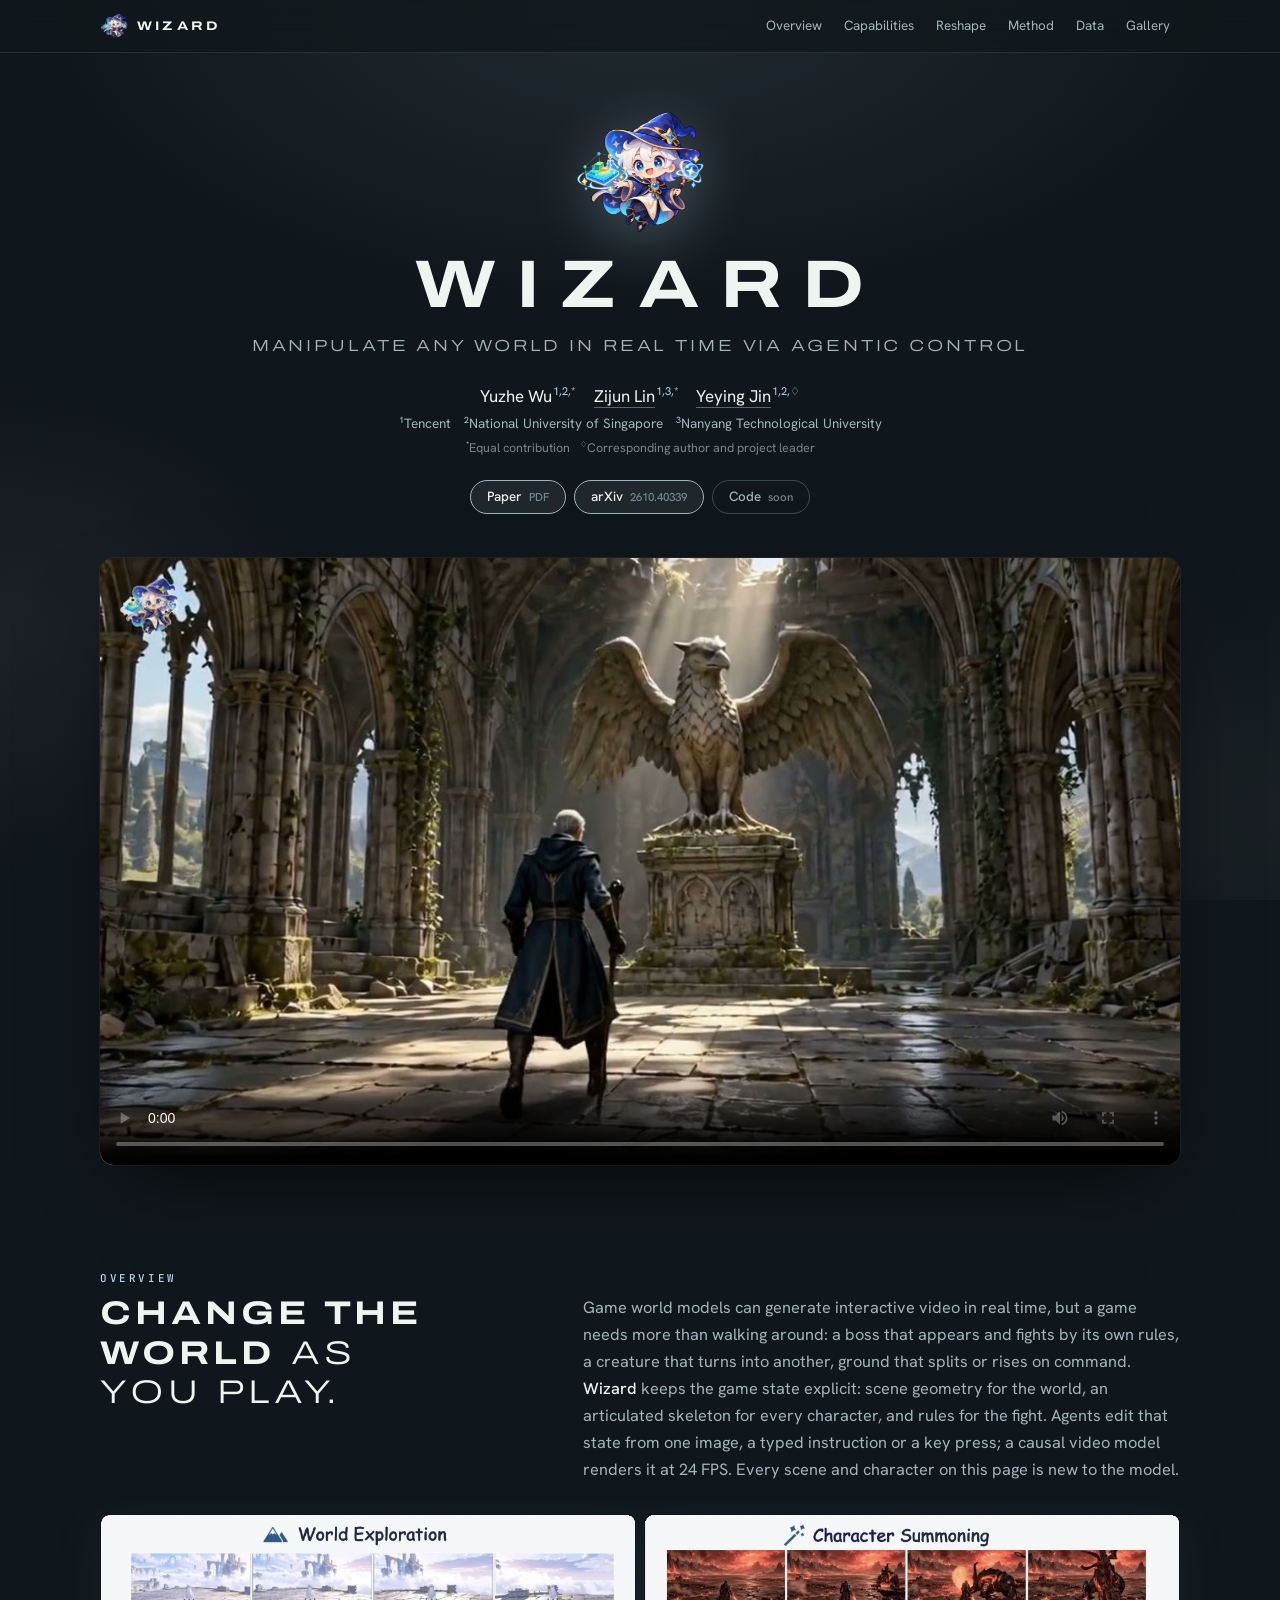
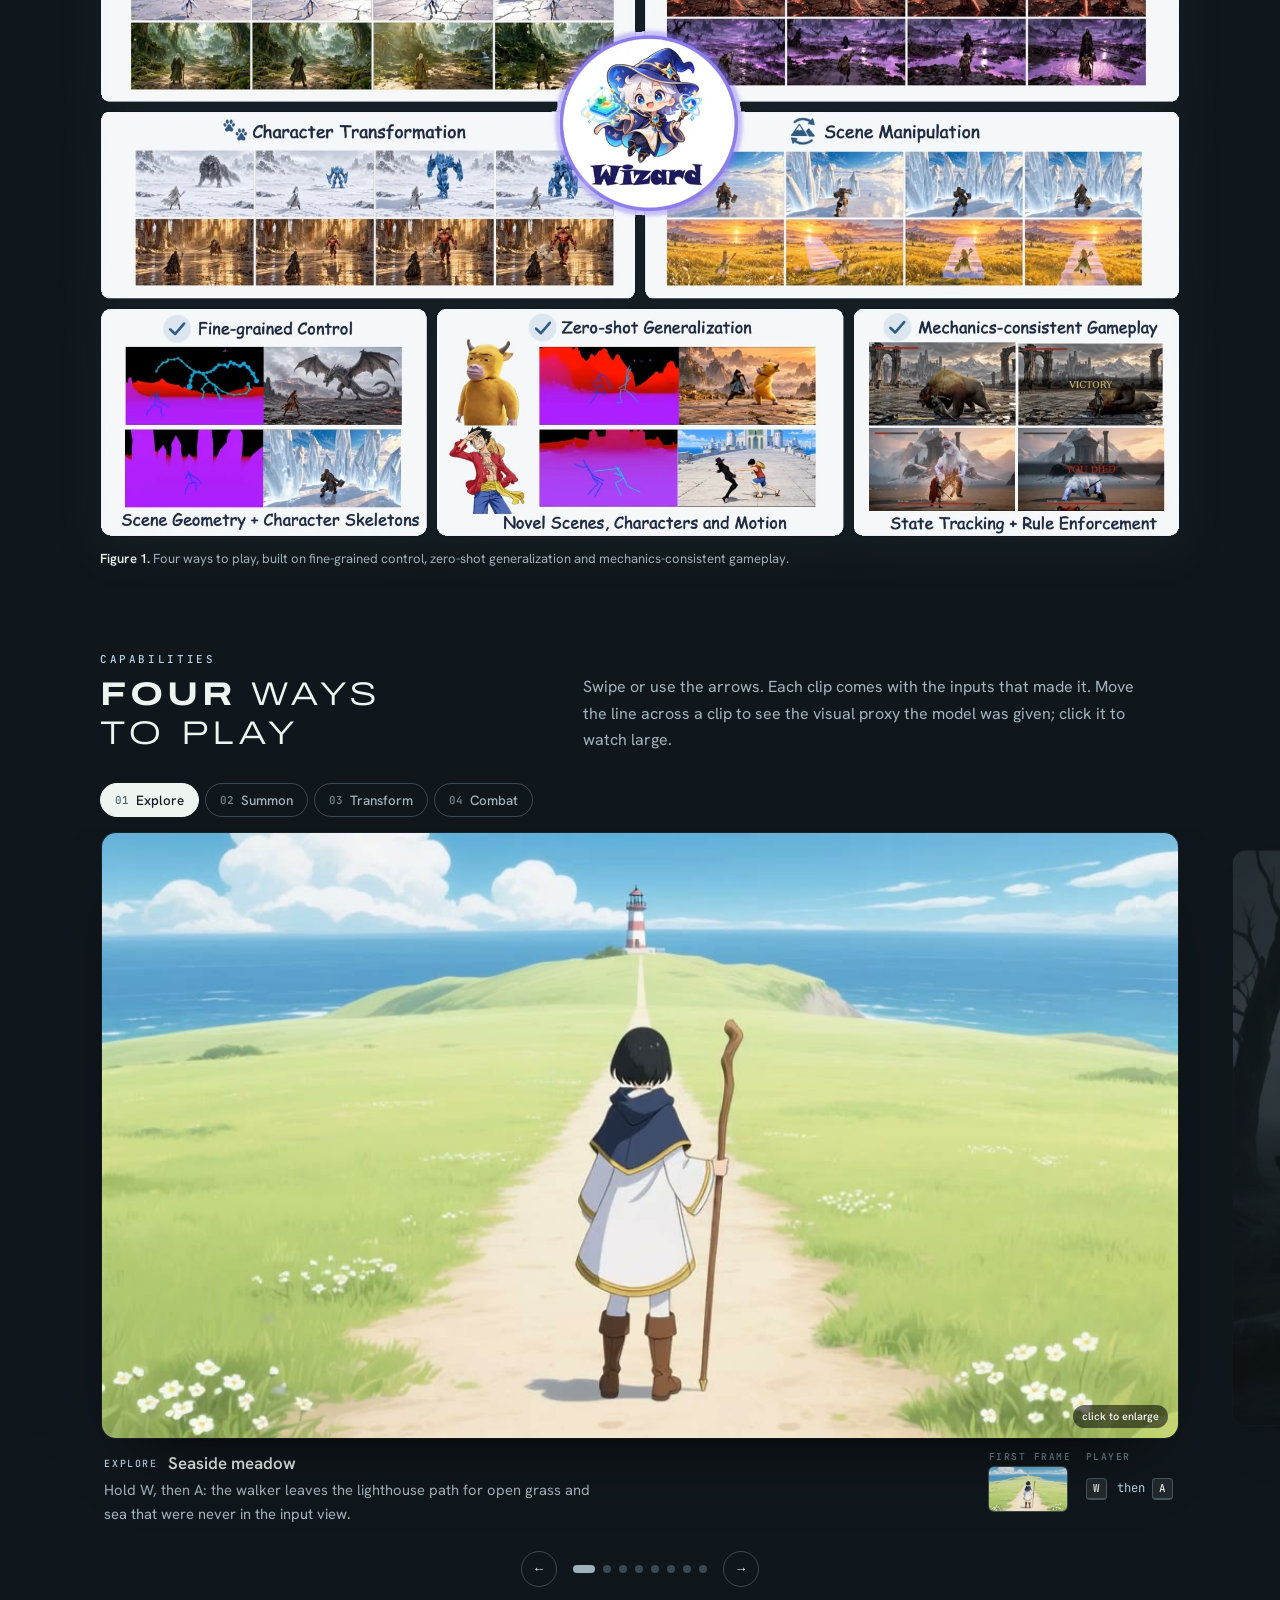
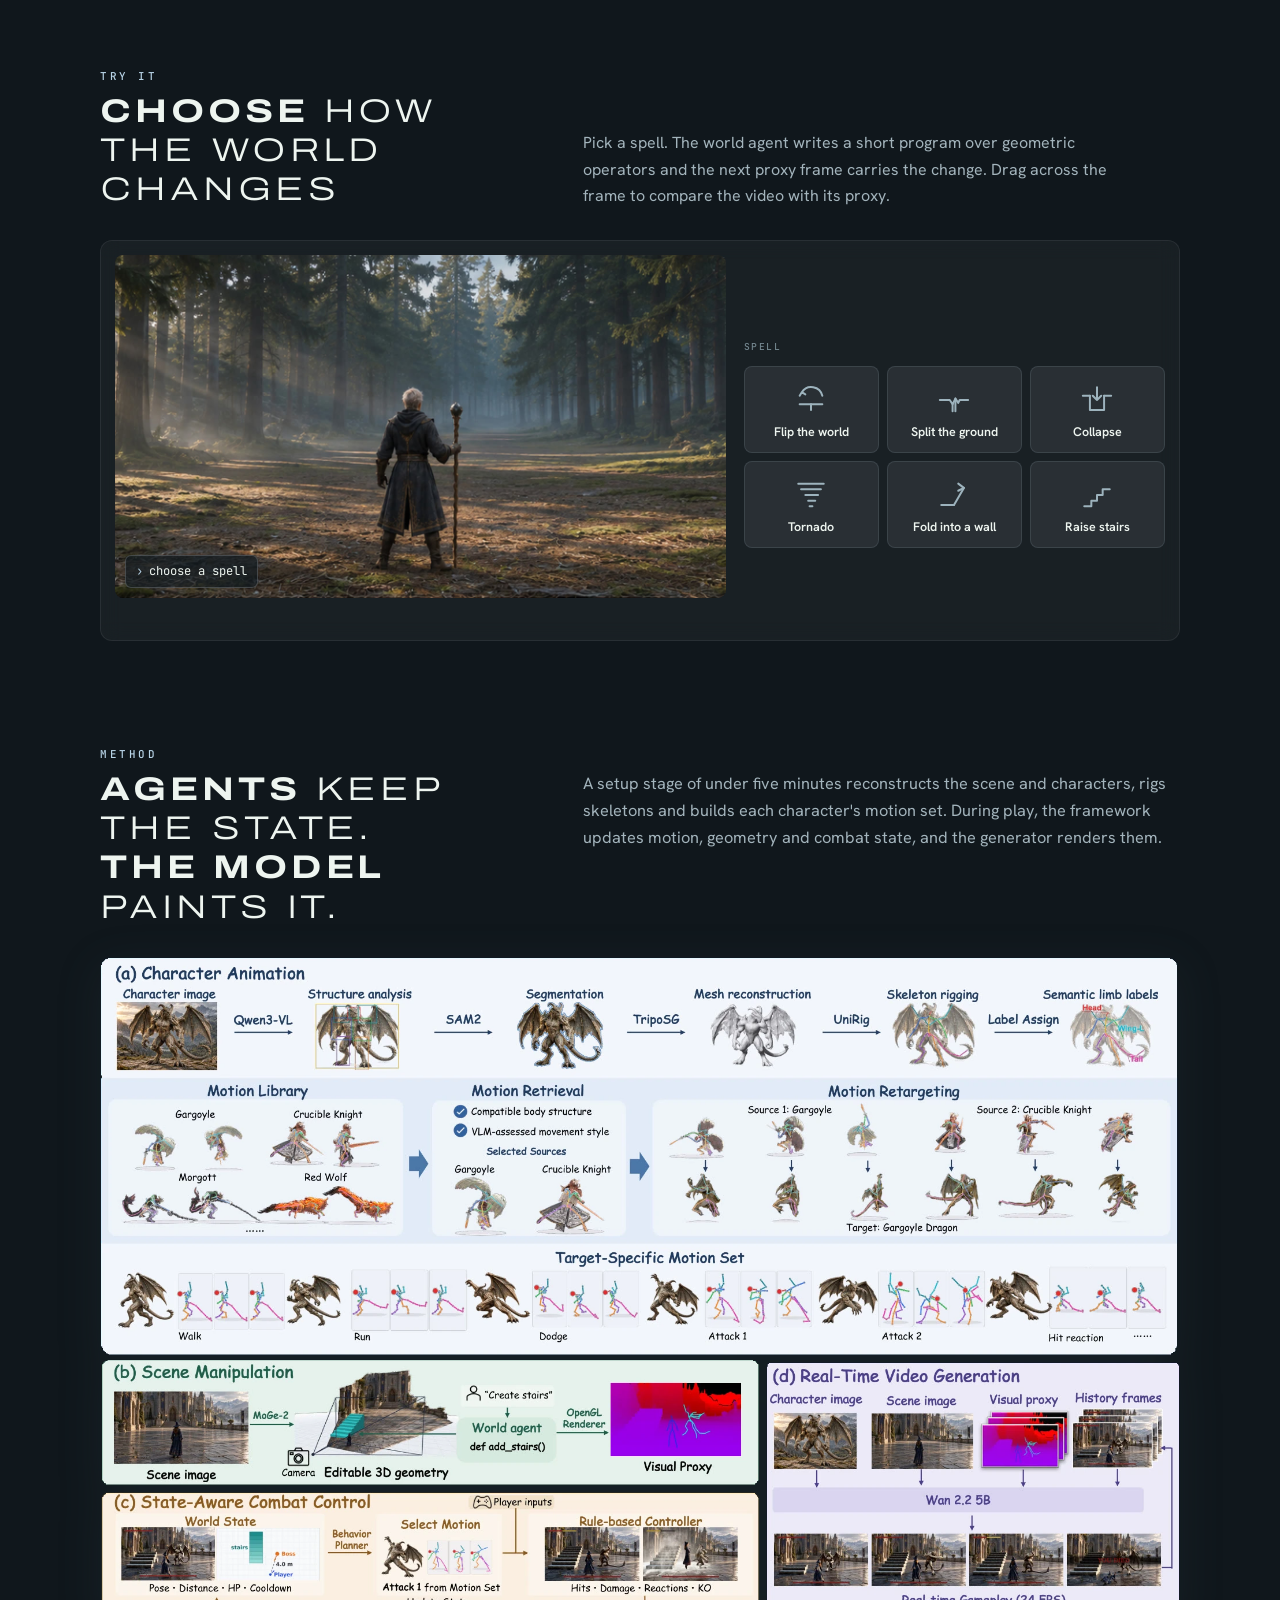
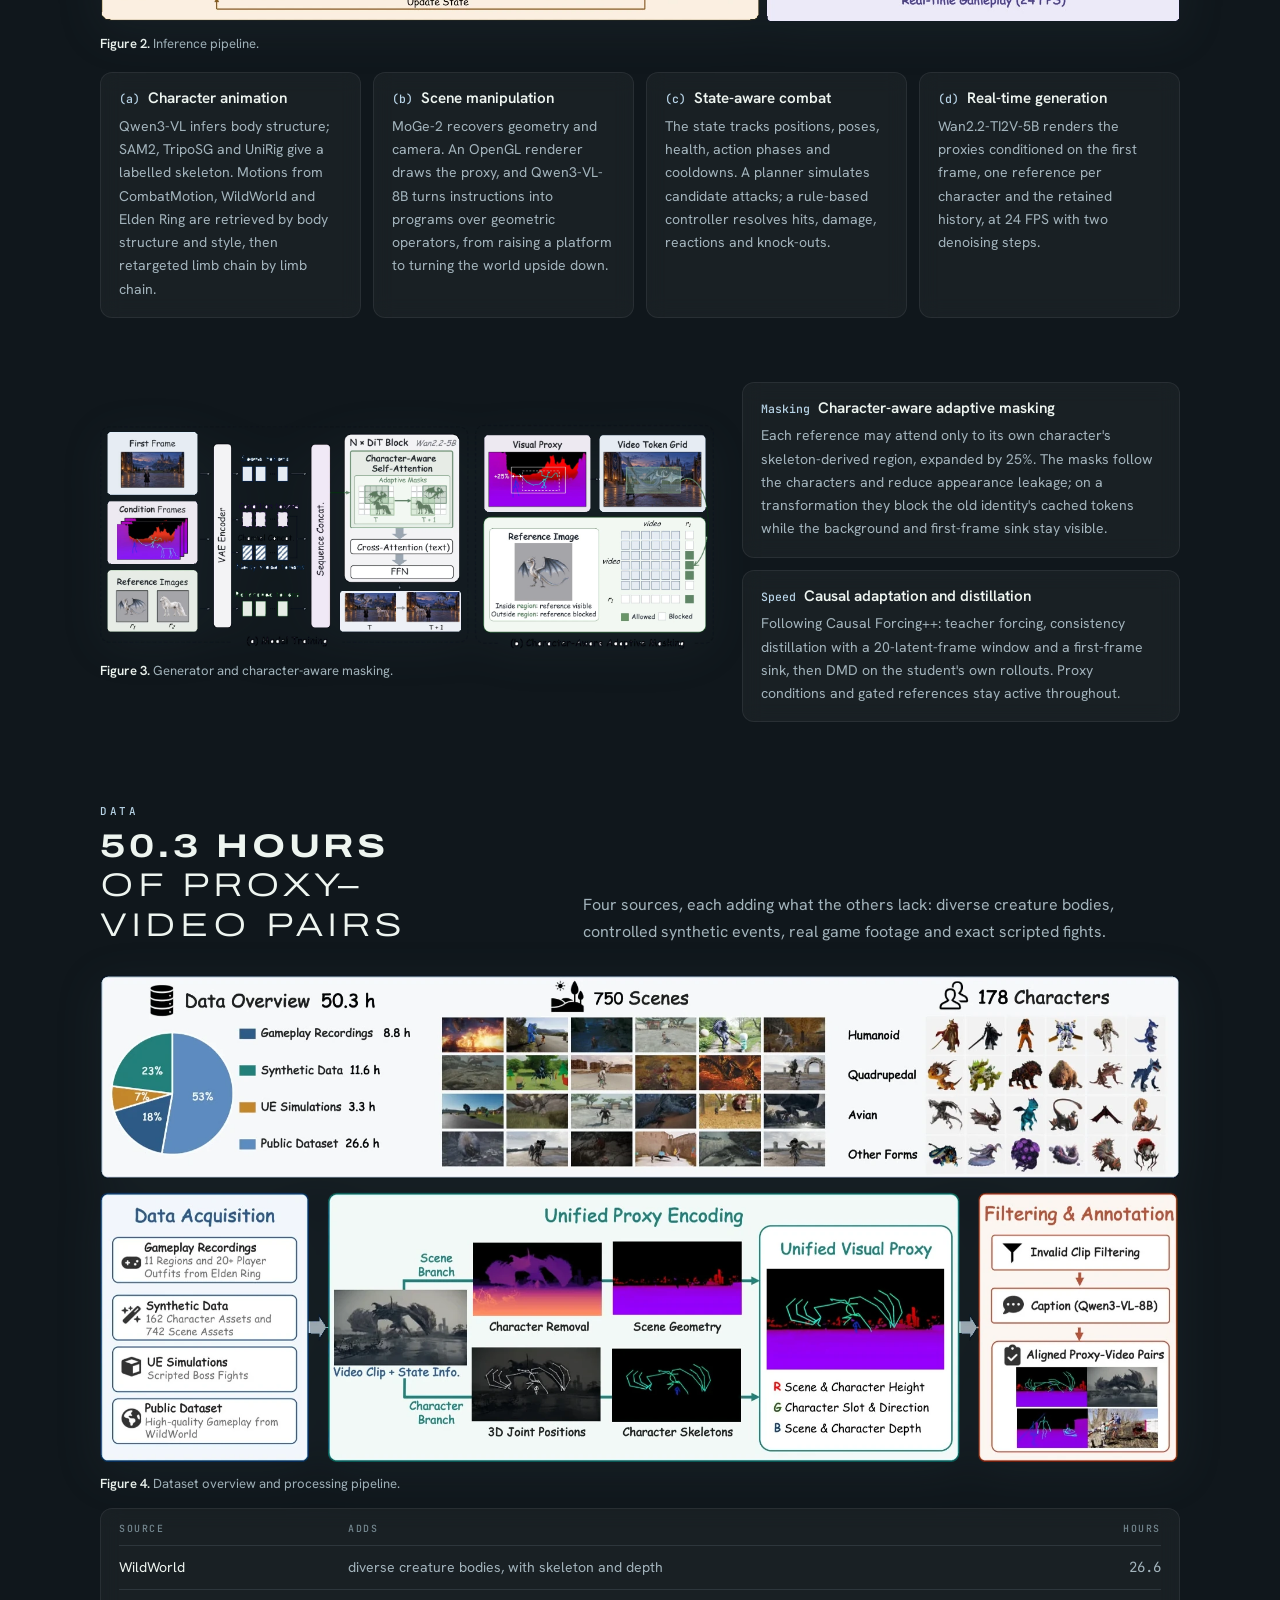
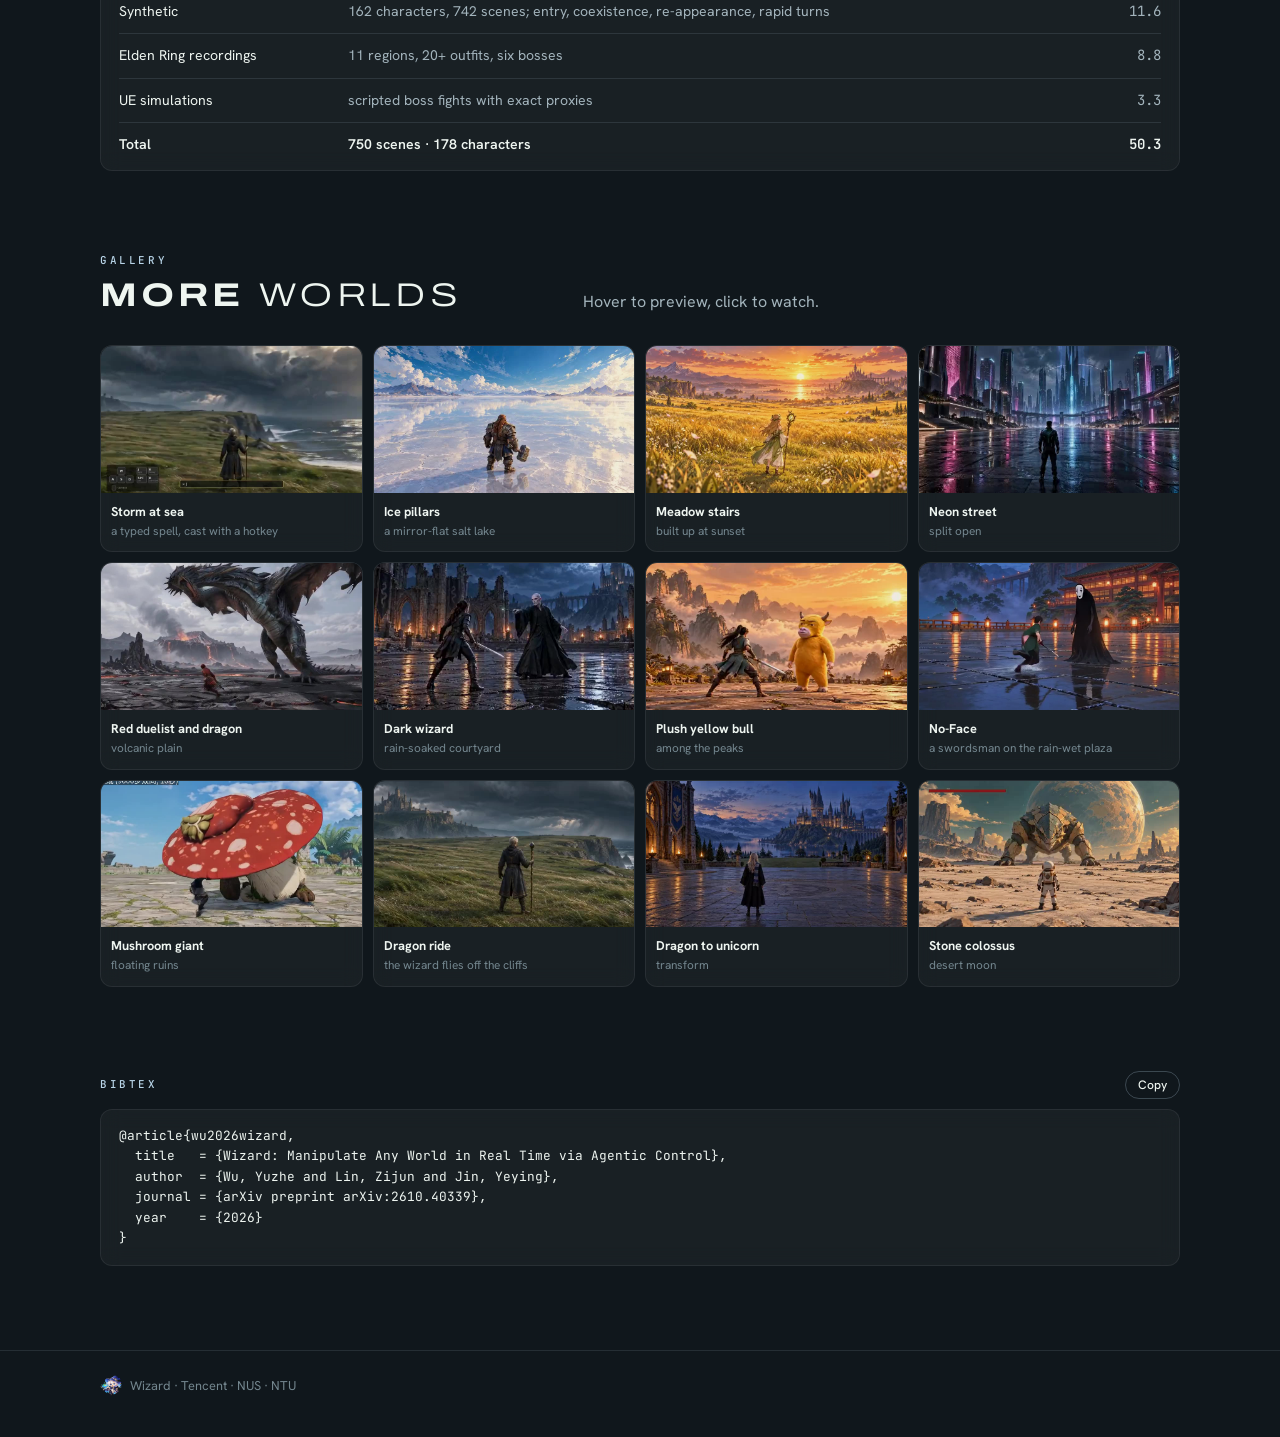
==== index.html @ 5eb7133b "fig3: extend panel (a) up so its title sits inside the box Co-Authored-By: Claude Opus 5.5 <noreply@" ====
<!doctype html>
<html lang="en" data-ground="dark">
<head>
<meta charset="utf-8">
<meta name="viewport" content="width=device-width, initial-scale=1">
<title>Wizard World Model</title>
<meta name="description" content="Wizard: manipulate any world in real time via agentic control.">
<link rel="icon" type="image/png" href="assets/img/favicon.png">
<link rel="preconnect" href="https://fonts.googleapis.com">
<link rel="preconnect" href="https://fonts.gstatic.com" crossorigin>
<link rel="stylesheet" href="https://fonts.googleapis.com/css2?family=Archivo:wdth,wght@125,300;125,500;125,700&family=Hanken+Grotesk:ital,wght@0,400;0,500;0,600;1,400&family=JetBrains+Mono:wght@400;500&display=swap">
<style>
/* (11-01 user: "冷雾菌落"配色 —— 冷雾白 #EEF5F0 / 菌落灰绿 #C7D8D0 / 冰雾蓝 #B8D4E7 / 菌落淡紫 #D8D0E6 / 标本灰蓝 #667D87)
   (11-01 user chose direction A: 视频优先 + 深浅分区 + 统一宽度)
   One grid: every block is --W wide and shares the same left and right edges.
   (11-01 user: 渐变带太明显) No bands, no panels: the whole page changes ground as you scroll. When a video zone
   (hero, capabilities + reshape, gallery) holds the middle of the screen, the page eases to dark; in the reading
   zones (overview, method, data) it eases back to the light mist. At any moment the screen has one ground. */
:root {
  --bg: #eef5f0; --card: rgba(255,255,255,.52); --card2: rgba(255,255,255,.78); --ink: #22303a; --muted: #536874; --faint: #7a8e98;
  --line: rgba(102,125,135,.18); --line2: rgba(102,125,135,.34); --accent: #4d6672; --accent-soft: rgba(216,208,230,.55);
  --mist-green: #c7d8d0; --mist-blue: #b8d4e7; --mist-violet: #d8d0e6; --slate: #667d87;
  --title: "Archivo", "Helvetica Neue", Arial, sans-serif; --sans: "Hanken Grotesk", "Helvetica Neue", Arial, sans-serif; --mono: "JetBrains Mono", ui-monospace, Menlo, monospace;
  --W: 1080px; --max: calc(var(--W) + 40px); --r: 12px; --key: #fff;
  color-scheme: light;
}
* { box-sizing: border-box; }
html { scroll-behavior: smooth; scroll-padding-top: 64px; }
body { margin: 0; background: var(--bg); color: var(--ink); font: 400 16px/1.65 var(--sans); -webkit-font-smoothing: antialiased; transition: background-color 1s ease, color 1s ease; }
body::before, body::after { content: ""; position: fixed; inset: 0; z-index: -1; pointer-events: none; transition: opacity 1s ease; }
body::after { opacity: 0; background: radial-gradient(70% 50% at 50% 0%, rgba(184,212,231,.10), transparent 70%), radial-gradient(40% 40% at 0% 70%, rgba(216,208,230,.06), transparent 70%), radial-gradient(40% 40% at 100% 90%, rgba(199,216,208,.05), transparent 70%); }
[data-ground="dark"] body::before { opacity: 0; }
[data-ground="dark"] body::after { opacity: 1; }
body::before {
  background: radial-gradient(80% 46% at 50% -8%, rgba(184,212,231,.85), transparent 72%),
              radial-gradient(46% 38% at -4% 42%, rgba(216,208,230,.75), transparent 70%),
              radial-gradient(44% 40% at 104% 72%, rgba(199,216,208,.85), transparent 70%),
              linear-gradient(180deg, #e6eef1 0%, #eef5f0 45%, #edf1f4 100%); }
img, video { max-width: 100%; }
h1, h2, h3, p { margin: 0; }
h2 { text-wrap: balance; }
a { color: var(--accent); text-underline-offset: 3px; }
:focus-visible { outline: 2px solid var(--accent); outline-offset: 3px; }
.wrap { max-width: var(--max); margin: 0 auto; padding-inline: max(20px, env(safe-area-inset-left, 0px)) max(20px, env(safe-area-inset-right, 0px)); }
.kicker { font: 500 .68rem/1 var(--mono); letter-spacing: .24em; text-transform: uppercase; color: var(--accent); }
.card { background: var(--card); border: 1px solid rgba(255,255,255,.7); border-radius: var(--r); box-shadow: 0 1px 0 rgba(255,255,255,.6) inset, 0 10px 30px -18px rgba(54,78,90,.35); backdrop-filter: blur(10px); -webkit-backdrop-filter: blur(10px); }
.key { display: inline-block; font: 500 .68rem/1 var(--mono); padding: 4px 6px; border: 1px solid var(--line2); border-bottom-width: 2px; border-radius: 4px; background: var(--key); color: var(--ink); margin-right: 3px; }

/* dark ground: the same tokens, re-pointed for the whole page */
:root[data-ground="dark"] {
  --bg: #10171c; --ink: #eef5f0; --muted: #a3b4bc; --faint: #74878f; --line: rgba(184,212,231,.12); --line2: rgba(184,212,231,.26);
  --accent: #b8d4e7; --accent-soft: rgba(184,212,231,.10); --card: rgba(255,255,255,.04); --card2: rgba(255,255,255,.07); --slate: #9db3bd; --key: rgba(255,255,255,.08);
  color-scheme: dark; }
[data-ground="dark"] .card { border-color: rgba(255,255,255,.07); box-shadow: none; }
[data-ground="dark"] .tabs button[aria-selected="true"] small { color: #4d6672; }
/* while the ground changes, colours ease together (class set by script for ~1s, so hovers stay quick otherwise) */
.theming *, .theming *::before, .theming *::after { transition: color 1s ease, background-color 1s ease, border-color 1s ease, box-shadow 1s ease, fill 1s ease, stroke 1s ease, opacity .35s, transform .35s !important; }
.zone-dark { padding-bottom: 24px; }
.zone-dark > section:first-child { padding-top: 84px; }

/* scroll reveal: blocks drift up and fade in as they come into view (class added by script, so no-JS stays visible) */
.rv { opacity: 0; }
.rv.in { animation: rise 1s cubic-bezier(.2,.7,.2,1) both; animation-delay: var(--d, 0s); }
@keyframes rise { from { opacity: 0; transform: translateY(28px); } to { opacity: 1; transform: none; } }
@media (prefers-reduced-motion: reduce) { .rv { opacity: 1; } .rv.in { animation: none; } }

/* top bar */
.bar { position: sticky; top: 0; z-index: 20; background: color-mix(in srgb, var(--bg) 74%, transparent); backdrop-filter: blur(12px); -webkit-backdrop-filter: blur(12px); border-bottom: 1px solid var(--line); }
.bar .wrap { display: flex; align-items: center; gap: 16px; height: 52px; }
.brand { display: flex; align-items: center; gap: 9px; color: var(--ink); text-decoration: none; flex: none; font: 700 .78rem/1 var(--title); font-stretch: 125%; letter-spacing: .26em; }
.brand img { width: 28px; height: 28px; object-fit: contain; }
.nav { display: flex; gap: 2px; margin-left: auto; overflow-x: auto; scrollbar-width: none; }
.nav::-webkit-scrollbar { display: none; }
.nav a { flex: none; color: var(--muted); text-decoration: none; font-size: .84rem; padding: 6px 10px; border-radius: 6px; }
.nav a:hover { color: var(--ink); background: var(--card); }
@media (max-width: 560px) { .brand span { display: none; } }

/* hero */
.hero { text-align: center; padding-top: 56px; }
.mascot { width: 132px; height: auto; display: block; margin: 0 auto; filter: drop-shadow(0 12px 30px rgba(184,212,231,.30)); }
/* (11-01 user: 小女巫轻轻上下浮动) */
.mascot { animation: float 4.2s ease-in-out infinite; will-change: transform; }
@keyframes float { 0%, 100% { transform: translateY(0); } 50% { transform: translateY(-9px); } }
@media (prefers-reduced-motion: reduce) { .mascot { animation: none; } }
.hero h1 { font: 700 clamp(2.3rem, 6vw, 4.2rem)/1 var(--title); font-stretch: 125%; letter-spacing: .3em; padding-left: .3em; margin-top: 16px; }
.hero .sub { font: 300 clamp(.78rem, 1.4vw, 1rem)/1.5 var(--title); font-stretch: 125%; letter-spacing: .18em; text-transform: uppercase; color: var(--muted); margin-top: 16px; }
.authors { margin-top: 24px; display: grid; gap: 2px; }
.authors .names { font-size: 1.06rem; }
.authors .names span { white-space: nowrap; margin: 0 .55em; }
.authors .names a { color: inherit; text-decoration: none; border-bottom: 1px solid color-mix(in srgb, currentColor 35%, transparent); transition: border-color .2s, color .2s; }
.authors .names a:hover { color: var(--accent, #ecc45e); border-bottom-color: currentColor; }
.authors sup { color: var(--accent); font-size: .66em; margin-left: 1px; }
.authors .aff, .authors .notes { color: var(--muted); font-size: .84rem; }
.authors .notes { font-size: .78rem; color: var(--faint); }
.btns { display: flex; flex-wrap: wrap; justify-content: center; gap: 8px; margin-top: 22px; }
.btn { display: inline-flex; align-items: center; gap: 7px; padding: 9px 16px; border-radius: 999px; border: 1px solid var(--line2); color: var(--muted); font: 500 .84rem/1 var(--sans); text-decoration: none; }
.btn small { font-size: .72rem; color: var(--faint); }
.btn.live { color: var(--ink); border-color: var(--slate); background: var(--card2); transition: background .2s, color .2s; }
.btn.live:hover { background: var(--ink); color: var(--bg); }
.btn.live:hover small { color: var(--mist-blue); }
.film { margin: 44px auto 0; }
.film video { display: block; width: 100%; aspect-ratio: 16/9; border-radius: 14px; background: #0a0f12; box-shadow: 0 30px 80px -30px rgba(0,0,0,.8), 0 0 0 1px rgba(255,255,255,.06); }
.stats { display: grid; grid-template-columns: repeat(4, minmax(0, 1fr)); gap: 10px; max-width: 920px; margin: 14px auto 0; }
.stat { padding: 16px 14px; }
.stat b { display: block; font: 500 1.5rem/1.1 var(--title); font-stretch: 125%; font-variant-numeric: tabular-nums; }
.stat span { display: block; color: var(--muted); font-size: .8rem; margin-top: 6px; line-height: 1.4; }
@media (max-width: 720px) { .stats { grid-template-columns: repeat(2, minmax(0, 1fr)); } }

/* sections */
section { padding-top: 84px; }
.sh { display: grid; grid-template-columns: minmax(0, 5fr) minmax(0, 7fr); gap: 10px 56px; margin: 0 0 30px; text-align: left; align-items: end; }
.sh > .kicker, .sh > h2 { grid-column: 1; }
.sh > p { grid-column: 2; grid-row: 1 / span 2; max-width: 62ch; }
@media (max-width: 820px) { .sh { grid-template-columns: minmax(0, 1fr); } .sh > p { grid-column: 1; grid-row: auto; } }
.sh h2 { font: 300 clamp(1.4rem, 2.7vw, 2.05rem)/1.2 var(--title); font-stretch: 125%; letter-spacing: .12em; text-transform: uppercase; }
.sh h2 b { font-weight: 700; }
.sh p { color: var(--muted); }
.lead { color: var(--muted); max-width: 72ch; font-size: 1.02rem; margin-inline: auto; }
.lead b { color: var(--ink); font-weight: 500; }
/* paper figures: the outer white is knocked out (tools/knockout.py), so the panels sit directly on the mist */
.paper { display: block; cursor: zoom-in; }
.paper img { display: block; width: 100%; height: auto; filter: drop-shadow(0 10px 22px rgba(54,78,90,.16)); }
/* overview / method intro: heading left, text right, together as wide as the figure below */
.split { display: grid; grid-template-columns: minmax(0, 5fr) minmax(0, 7fr); gap: 20px 56px; align-items: start; margin-bottom: 30px; }
.split .sh { grid-template-columns: minmax(0, 1fr); margin: 0; }
.split .lead { max-width: none; margin: 0; padding-top: 22px; }
@media (max-width: 820px) { .split { grid-template-columns: minmax(0, 1fr); } .split .lead { padding-top: 0; } }
.figcap { color: var(--muted); font-size: .82rem; margin-top: 12px; line-height: 1.55; }
.figcap b { color: var(--ink); font-weight: 600; }
figure { margin: 0; }

/* centred-bleed carousel (Genie 4): the active slide centred, neighbours peeking and dimmed, swipe or arrows */
.carousel { --sw: min(var(--W), 84vw);   /* (11-01) as wide as the grid: the videos lead */ position: relative; display: flex; gap: 28px; overflow-x: auto; scroll-snap-type: x mandatory; scroll-behavior: smooth; padding: 4px calc((100% - var(--sw)) / 2) 6px; scrollbar-width: none; overscroll-behavior-x: contain; }
.carousel::-webkit-scrollbar { display: none; }
.slide { flex: 0 0 var(--sw); scroll-snap-align: center; margin: 0; opacity: .3; transform: scale(.95); transition: opacity .35s, transform .35s; }
.slide.on { opacity: 1; transform: none; }
.slide .clip { position: relative; aspect-ratio: 16/9; border-radius: 14px; overflow: hidden; background: #0a0f12; box-shadow: 0 30px 70px -34px rgba(0,0,0,.85), 0 0 0 1px rgba(255,255,255,.06); cursor: pointer; }
.slide video, .slide .clip img { position: absolute; inset: 0; width: 100%; height: 100%; object-fit: cover; display: block; }
.slide .zoom { position: absolute; right: 10px; bottom: 10px; font: 500 .68rem/1 var(--sans); color: #fff; background: rgba(0,0,0,.55); padding: 6px 9px; border-radius: 999px; opacity: 0; transition: opacity .2s; pointer-events: none; }
.slide.on .zoom { opacity: 1; }
/* (12-11 user: 4 ways to play 加上 proxy 的滑动) each slide plays a packed clip (video | proxy) drawn on a canvas, split by a seam */
.slide .clip canvas { position: absolute; inset: 0; width: 100%; height: 100%; display: block; }
.slide .clip video { visibility: hidden; }
.slide .tag { position: absolute; top: 10px; font: 500 .6rem/1 var(--mono); letter-spacing: .14em; text-transform: uppercase; padding: 6px 8px; border-radius: 5px; background: rgba(0,0,0,.6); pointer-events: none; opacity: 0; transition: opacity .2s; }
.slide .tag.l { left: 10px; color: #fff; } .slide .tag.r { right: 10px; color: var(--accent); }
.slide .seam { position: absolute; top: 0; bottom: 0; width: 1px; background: var(--accent); box-shadow: 0 0 12px var(--accent); pointer-events: none; opacity: 0; transition: opacity .2s; }
.slide .knob { position: absolute; top: 50%; width: 30px; height: 30px; transform: translate(-50%, -50%); border-radius: 50%; border: 1px solid var(--accent); background: rgba(0,0,0,.45); touch-action: none; cursor: ew-resize; opacity: 0; transition: opacity .2s; }
.slide .knob::before { content: "\2194"; position: absolute; inset: 0; display: grid; place-items: center; color: var(--accent); font: 500 .8rem/1 var(--sans); }
.slide.on.live .tag, .slide.on.live .seam, .slide.on.live .knob { opacity: 1; }
.slide figcaption { display: grid; grid-template-columns: minmax(0, 1fr) auto; gap: 8px 24px; align-items: start; padding: 14px 2px 0; visibility: hidden; }
.slide.on figcaption { visibility: visible; }
@media (max-width: 640px) { .slide figcaption { grid-template-columns: minmax(0, 1fr); } }
.slide h3 { font: 600 1.06rem/1.3 var(--sans); }
.slide h3 small { font: 500 .62rem/1 var(--mono); letter-spacing: .16em; text-transform: uppercase; color: var(--accent); margin-right: 10px; vertical-align: 2px; }
.slide .line { color: var(--muted); font-size: .92rem; margin-top: 4px; max-width: 62ch; }
.slide .ins { border-top: 0; padding-top: 0; flex-wrap: nowrap; }
.carnav { display: flex; align-items: center; justify-content: center; gap: 16px; margin-top: 18px; }
.carnav > button { width: 36px; height: 36px; border-radius: 50%; border: 1px solid var(--line2); background: transparent; color: var(--ink); cursor: pointer; }
.carnav > button:hover { background: var(--card); }
.dots { display: flex; gap: 8px; }
.dots button { width: 8px; height: 8px; padding: 0; border-radius: 50%; border: 0; background: var(--line2); cursor: pointer; transition: width .25s, background .25s; }
.dots button[aria-current="true"] { width: 22px; border-radius: 4px; background: var(--slate); }

/* capability viewer: tabs, one video, the inputs beside it */
.tabs { display: flex; flex-wrap: wrap; gap: 6px; margin-bottom: 12px; }
.tabs button { font: 500 .84rem/1 var(--sans); padding: 9px 14px; border-radius: 999px; border: 1px solid var(--line2); background: transparent; color: var(--muted); cursor: pointer; display: inline-flex; gap: 7px; align-items: center; }
.tabs button small { font: 500 .68rem var(--mono); color: var(--faint); }
.tabs button:hover { color: var(--ink); }
.tabs button[aria-selected="true"] { background: var(--ink); color: var(--bg); border-color: var(--ink); }
.tabs button[aria-selected="true"] small { color: var(--mist-blue); }
.viewer { display: grid; grid-template-columns: minmax(0, 1.65fr) minmax(0, 1fr); overflow: hidden; }
@media (max-width: 820px) { .viewer { grid-template-columns: minmax(0, 1fr); } }
.viewer .vid { position: relative; background: #000; }
.viewer video { display: block; width: 100%; height: 100%; aspect-ratio: 16/9; object-fit: cover; cursor: zoom-in; }
.viewer .hint { position: absolute; right: 10px; bottom: 10px; font: 500 .68rem/1 var(--sans); color: #fff; background: rgba(0,0,0,.55); padding: 6px 9px; border-radius: 999px; pointer-events: none; }
.viewer .info { padding: 18px 20px; display: grid; align-content: start; gap: 12px; border-left: 1px solid var(--line); }
@media (max-width: 820px) { .viewer .info { border-left: 0; border-top: 1px solid var(--line); } }
/* (10-30 user: 做个往右滚的一条，像 Genie 4) every case as a thumbnail in one sideways rail under the viewer */
.railbar { display: flex; align-items: center; justify-content: space-between; margin: 14px 0 8px; }
.railbar .lab { margin: 0; }
.arrows { display: flex; gap: 6px; }
.arrows button { width: 32px; height: 32px; border-radius: 50%; border: 1px solid var(--line2); background: transparent; color: var(--ink); cursor: pointer; font-size: .9rem; }
.arrows button:hover { background: var(--card); }
.rail { display: grid; grid-auto-flow: column; grid-auto-columns: 200px; gap: 10px; overflow-x: auto; scroll-snap-type: x proximity; padding-bottom: 8px; scrollbar-width: thin; scrollbar-color: var(--line2) transparent; }
.rail button { scroll-snap-align: start; display: grid; padding: 0; text-align: left; background: var(--card); border: 1px solid var(--line); border-radius: 10px; overflow: hidden; color: var(--muted); cursor: pointer; font: inherit; transition: border-color .15s; }
.rail button img { display: block; width: 100%; aspect-ratio: 16/9; object-fit: cover; opacity: .55; transition: opacity .15s; }
.rail button:hover img { opacity: .85; }
.rail button span { padding: 8px 10px 9px; display: grid; gap: 2px; font: 500 .8rem/1.25 var(--sans); }
.rail button small { font: 500 .6rem/1 var(--mono); letter-spacing: .14em; text-transform: uppercase; color: var(--faint); }
.rail button[aria-pressed="true"] { border-color: var(--accent); color: var(--ink); }
.rail button[aria-pressed="true"] img { opacity: 1; }
.rail button[aria-pressed="true"] small { color: var(--accent); }
.cases { display: none; }
.cases button { font: 500 .74rem/1 var(--sans); padding: 7px 10px; border-radius: 6px; border: 1px solid var(--line); background: transparent; color: var(--muted); cursor: pointer; }
.cases button[aria-pressed="true"] { border-color: var(--accent); color: var(--accent); background: var(--accent-soft); }
.info h3 { font: 600 1.04rem/1.3 var(--sans); }
.info .line { color: var(--muted); font-size: .88rem; }
.ins { display: flex; flex-wrap: wrap; gap: 14px; padding-top: 12px; border-top: 1px solid var(--line); }
.ins > div { display: grid; gap: 5px; }
.lab { font: 500 .6rem/1 var(--mono); letter-spacing: .16em; text-transform: uppercase; color: var(--faint); }
.ins .row { display: flex; align-items: center; gap: 6px; }
.ins img { display: block; height: 44px; width: auto; border-radius: 5px; box-shadow: 0 0 0 1px var(--line2); background: #cfcfd3; }
.ins img.sq { width: 44px; object-fit: cover; }
.ins .arr { color: var(--faint); }
.ins .act { font: 400 .76rem/1.7 var(--mono); color: var(--accent); }

/* reshape: drag-to-compare screen + spells with stills and icons */
.play { display: grid; grid-template-columns: minmax(0, 1.45fr) minmax(0, 1fr); gap: 18px; padding: 14px; align-items: center; }
@media (max-width: 820px) { .play { grid-template-columns: minmax(0, 1fr); } }
.screen { position: relative; aspect-ratio: 832/468; border-radius: 8px; background: #000 center/cover no-repeat; overflow: hidden; touch-action: pan-y; user-select: none; }
.screen canvas { position: absolute; inset: 0; width: 100%; height: 100%; display: block; }
.screen .tag { position: absolute; top: 10px; font: 500 .62rem/1 var(--mono); letter-spacing: .14em; text-transform: uppercase; padding: 6px 8px; border-radius: 5px; background: rgba(0,0,0,.6); pointer-events: none; }
.screen .tag { color: #fff; }
.screen .tag.l { left: 10px; } .screen .tag.r { right: 10px; color: var(--mist-blue); }
.screen .seam { position: absolute; top: 0; bottom: 0; width: 1px; background: var(--mist-blue); box-shadow: 0 0 12px var(--mist-blue); pointer-events: none; }
.screen .seam::after { content: ""; position: absolute; top: 50%; left: 0; width: 26px; height: 26px; transform: translate(-50%, -50%); border-radius: 50%; border: 1px solid var(--mist-blue); background: rgba(0,0,0,.45); }
.screen[data-mode="still"] canvas, .screen[data-mode="still"] .seam, .screen[data-mode="still"] .tag,
.screen[data-mode="video"] .seam, .screen[data-mode="video"] .tag,
.screen[data-mode="state"] .seam, .screen[data-mode="state"] .tag.l { display: none; }
.say { position: absolute; left: 10px; bottom: 10px; right: 10px; font: 400 .76rem/1.4 var(--mono); }
.say span { display: inline-block; max-width: 100%; background: rgba(20,28,34,.72); color: #eef5f0; border: 1px solid rgba(255,255,255,.18); border-radius: 6px; padding: 7px 10px; }
.say i { color: var(--mist-blue); font-style: normal; margin-right: 6px; }
.spells { display: grid; grid-template-columns: repeat(3, minmax(0, 1fr)); gap: 8px; margin-top: 8px; }
@media (max-width: 480px) { .spells { grid-template-columns: repeat(2, minmax(0, 1fr)); } }
.spell { display: grid; padding: 0; text-align: left; background: var(--card2); border: 1px solid var(--line); border-radius: 8px; overflow: hidden; color: var(--ink); cursor: pointer; font: inherit; transition: border-color .15s; }
.spell:hover { border-color: var(--line2); }
.spell[aria-pressed="true"] { border-color: var(--accent); background: var(--accent-soft); }
/* (10-30 user: 改世界的选项就只要 logo，不要截图) */
.spell { justify-items: center; gap: 8px; padding: 16px 8px 12px; text-align: center; }
.spell svg { width: 34px; height: 34px; stroke: var(--slate); fill: none; stroke-width: 1.4; stroke-linecap: round; stroke-linejoin: round; }
.spell b { font: 600 .78rem/1.2 var(--sans); }
.code { margin-top: 10px; font: 400 .74rem/1.5 var(--mono); color: var(--faint); min-height: 1.5em; }
.code b { color: var(--accent); font-weight: 500; }

/* method: pipeline figure full width with its four parts in one row; the generator figure sits beside its two notes */
.parts { display: grid; grid-template-columns: repeat(4, minmax(0, 1fr)); gap: 12px; margin-top: 18px; }
@media (max-width: 1000px) { .parts { grid-template-columns: repeat(2, minmax(0, 1fr)); } }
@media (max-width: 640px) { .parts { grid-template-columns: minmax(0, 1fr); } }
.figrow { display: grid; grid-template-columns: minmax(0, 7fr) minmax(0, 5fr); gap: 28px; margin-top: 64px; align-items: center; }
.figrow .stack { display: grid; gap: 12px; }
@media (max-width: 860px) { .figrow { grid-template-columns: minmax(0, 1fr); } }
.parts > div, .stack > div { padding: 16px 18px; }
.parts h3, .stack h3 { font: 600 .95rem/1.3 var(--sans); margin-bottom: 6px; }
.parts h3 small, .stack h3 small { color: var(--accent); margin-right: 8px; font: 500 .72rem var(--mono); }
.parts p, .stack p { color: var(--muted); font-size: .88rem; }
.mrow { display: grid; grid-template-columns: minmax(0, 5fr) minmax(0, 7fr); gap: 28px; align-items: start; }
.mrow + .mrow { margin-top: 40px; }
@media (max-width: 860px) { .mrow { grid-template-columns: minmax(0, 1fr); } }
.mtext { display: grid; gap: 12px; font-size: .93rem; color: var(--muted); }
.mtext b { color: var(--ink); font-weight: 600; }

/* table */
.tbl { overflow-x: auto; padding: 4px 18px; margin-top: 14px; }
table { border-collapse: collapse; width: 100%; min-width: 520px; font-size: .88rem; }
th, td { padding: 10px 12px 10px 0; text-align: left; border-bottom: 1px solid var(--line); }
th { font: 500 .62rem/1.2 var(--mono); letter-spacing: .16em; text-transform: uppercase; color: var(--faint); }
td.n, th.n { text-align: right; font-variant-numeric: tabular-nums; padding-right: 0; font-family: var(--mono); }
td { color: var(--muted); } td:first-child { color: var(--ink); }
tbody tr:last-child td { border-bottom: 0; color: var(--ink); font-weight: 600; }

/* gallery: stills, a clip plays only on hover or click */
.gal { display: grid; grid-template-columns: repeat(4, minmax(0, 1fr)); gap: 10px; }
@media (max-width: 820px) { .gal { grid-template-columns: repeat(2, minmax(0, 1fr)); } }
.gal figure { overflow: hidden; cursor: zoom-in; transition: border-color .2s; }
.gal figure:hover { border-color: var(--line2); }
.gal .clip { position: relative; aspect-ratio: 16/9; background: #0a0f12; }
.gal .clip img, .gal .clip video { position: absolute; inset: 0; width: 100%; height: 100%; object-fit: cover; display: block; }
.gal .clip img { opacity: .95; transition: opacity .2s; }
.gal figure:hover .clip img { opacity: 1; }
.gal .clip video { opacity: 0; transition: opacity .2s; }
.gal figure.on .clip video { opacity: 1; }
.gal figcaption { padding: 8px 10px 10px; font-size: .8rem; }
.gal figcaption span { display: block; color: var(--faint); font-size: .74rem; }

pre { margin: 0; padding: 16px 18px; overflow-x: auto; font: 400 .8rem/1.6 var(--mono); }
.bibbar { display: flex; justify-content: space-between; align-items: center; margin-bottom: 10px; }
.copy { font: 500 .76rem/1 var(--sans); padding: 7px 12px; border-radius: 999px; border: 1px solid var(--line2); background: transparent; cursor: pointer; color: var(--ink); }
footer { margin-top: 84px; padding-block: 24px 40px; border-top: 1px solid var(--line); color: var(--faint); font-size: .8rem; }
footer .wrap { display: flex; align-items: center; gap: 8px; }
footer img { width: 22px; height: 22px; object-fit: contain; }

dialog.lb { border: 0; padding: 0; background: transparent; width: min(1200px, 94vw); max-width: none; overflow: visible; }
dialog.lb::backdrop { background: rgba(28,38,44,.82); backdrop-filter: blur(6px); }
dialog.lb video { display: block; width: 100%; border-radius: 10px; background: #000; }
dialog.lb button { position: absolute; top: -42px; right: 0; padding: 8px 14px; border-radius: 999px; border: 0; background: #eef5f0; color: var(--ink); font: 500 .8rem/1 var(--sans); cursor: pointer; }
dialog.lb p { color: #dfe8ec; text-align: center; font-size: .88rem; margin-top: 10px; }
</style>
</head>
<body>

<nav class="bar" aria-label="Sections">
  <div class="wrap">
    <a class="brand" href="#top"><img src="assets/img/favicon.png" alt=""><span>WIZARD</span></a>
    <div class="nav"><a href="#overview">Overview</a><a href="#capabilities">Capabilities</a><a href="#reshape">Reshape</a><a href="#method">Method</a><a href="#data">Data</a><a href="#gallery">Gallery</a></div>
  </div>
</nav>

<header class="hero zone-dark" id="top">
  <div class="wrap">
    <img class="mascot" src="assets/img/mascot.png" alt="Wizard mascot: a small wizard holding a world block and a star staff" width="132" height="127">
    <h1>WIZARD</h1>
    <p class="sub">Manipulate any world in real time via agentic control</p>
    <div class="authors">
      <p class="names"><span>Yuzhe Wu<sup>1,2,*</sup></span><span><a href="https://jimntu.github.io/" target="_blank" rel="noopener">Zijun Lin</a><sup>1,3,*</sup></span><span><a href="https://jinyeying.github.io/" target="_blank" rel="noopener">Yeying Jin</a><sup>1,2,♢</sup></span></p>
      <p class="aff"><sup>1</sup>Tencent&nbsp;&nbsp;&nbsp;<sup>2</sup>National University of Singapore&nbsp;&nbsp;&nbsp;<sup>3</sup>Nanyang Technological University</p>
      <p class="notes"><sup>*</sup>Equal contribution&nbsp;&nbsp;&nbsp;<sup>♢</sup>Corresponding author and project leader</p>
    </div>
    <div class="btns">
      <a class="btn live" href="https://arxiv.org/pdf/2610.40339" target="_blank" rel="noopener">Paper <small>PDF</small></a>
      <a class="btn live" href="https://arxiv.org/html/2610.40339" target="_blank" rel="noopener">arXiv <small>2610.40339</small></a>
      <span class="btn" aria-disabled="true">Code <small>soon</small></span>
    </div>
    <div class="film"><video id="trailer" src="assets/v/trailer.mp4?v=13c" poster="assets/v/trailer.jpg?v=13c" controls playsinline preload="metadata"></video></div>
  </div>
</header>

<main>
<section id="overview">
  <div class="wrap">
    <div class="split"><div class="sh"><span class="kicker">Overview</span><h2><b>Change the world</b> as you play.</h2></div>
    <p class="lead">Game world models can generate interactive video in real time, but a game needs more than walking around: a boss that appears and fights by its own rules, a creature that turns into another, ground that splits or rises on command. <b>Wizard</b> keeps the game state explicit: scene geometry for the world, an articulated skeleton for every character, and rules for the fight. Agents edit that state from one image, a typed instruction or a key press; a causal video model renders it at 24 FPS. Every scene and character on this page is new to the model.</p></div>
    <figure style="margin-top:26px"><a class="paper" href="assets/img/fig1.webp" target="_blank" rel="noopener" title="Open full size"><img src="assets/img/fig1.webp" alt="Overview: world exploration, character summoning, character transformation and scene manipulation, built on fine-grained control, zero-shot generalization and mechanics-consistent gameplay." loading="lazy"></a>
      <figcaption class="figcap"><b>Figure 1.</b> Four ways to play, built on fine-grained control, zero-shot generalization and mechanics-consistent gameplay.</figcaption></figure>
  </div>
</section>

<div class="zone-dark">
<section id="capabilities">
  <div class="wrap">
    <div class="sh"><span class="kicker">Capabilities</span><h2><b>Four</b> ways to play</h2><p>Swipe or use the arrows. Each clip comes with the inputs that made it. Move the line across a clip to see the visual proxy the model was given; click it to watch large.</p></div>
    <div class="tabs" role="tablist" id="captabs"></div>
  </div>
  <!-- (10-30 user: 参考 Genie 4 博客 "Turn on audio" 那节：居中大图、左右露出邻居、左右滑) -->
  <div class="carousel" id="car" aria-roledescription="carousel" aria-label="Capabilities"></div>
  <div class="wrap">
    <div class="carnav"><button type="button" id="cprev" aria-label="Previous">←</button><div class="dots" id="dots"></div><button type="button" id="cnext" aria-label="Next">→</button></div>
  </div>
</section>

<section id="reshape">
  <div class="wrap">
    <div class="sh"><span class="kicker">Try it</span><h2><b>Choose</b> how the world changes</h2><p>Pick a spell. The world agent writes a short program over geometric operators and the next proxy frame carries the change. Drag across the frame to compare the video with its proxy.</p></div>
    <div class="play card">
      <div>
        <div class="screen" id="world" data-mode="still" role="group" aria-label="Scene">
          <canvas width="832" height="468"></canvas>
          <span class="tag l">Video</span><span class="tag r">Visual proxy</span>
          <div class="seam" style="left:50%"></div>
          <div class="say"><span id="say"><i>›</i>choose a spell</span></div>
        </div>
        <p class="code" id="code"></p>
      </div>
      <div><span class="lab">Spell</span><div class="spells" id="spells"></div></div>
    </div>
  </div>
</section>
</div>

<section id="method">
  <div class="wrap">
    <div class="split"><div class="sh"><span class="kicker">Method</span><h2><b>Agents</b> keep the state. <b>The model</b> paints it.</h2></div>
    <p class="lead">A setup stage of under five minutes reconstructs the scene and characters, rigs skeletons and builds each character's motion set. During play, the framework updates motion, geometry and combat state, and the generator renders them.</p></div>
    <figure><a class="paper" href="assets/img/fig3.webp?v=3" target="_blank" rel="noopener" title="Open full size"><img src="assets/img/fig3.webp?v=3" alt="Inference pipeline: (a) character animation, (b) scene manipulation, (c) state-aware combat control, (d) real-time video generation." loading="lazy"></a><figcaption class="figcap"><b>Figure 2.</b> Inference pipeline.</figcaption></figure>
    <div class="parts">
      <div class="card"><h3><small>(a)</small>Character animation</h3><p>Qwen3-VL infers body structure; SAM2, TripoSG and UniRig give a labelled skeleton. Motions from CombatMotion, WildWorld and Elden Ring are retrieved by body structure and style, then retargeted limb chain by limb chain.</p></div>
      <div class="card"><h3><small>(b)</small>Scene manipulation</h3><p>MoGe-2 recovers geometry and camera. An OpenGL renderer draws the proxy, and Qwen3-VL-8B turns instructions into programs over geometric operators, from raising a platform to turning the world upside down.</p></div>
      <div class="card"><h3><small>(c)</small>State-aware combat</h3><p>The state tracks positions, poses, health, action phases and cooldowns. A planner simulates candidate attacks; a rule-based controller resolves hits, damage, reactions and knock-outs.</p></div>
      <div class="card"><h3><small>(d)</small>Real-time generation</h3><p>Wan2.2-TI2V-5B renders the proxies conditioned on the first frame, one reference per character and the retained history, at 24 FPS with two denoising steps.</p></div>
    </div>
    <div class="figrow">
    <figure><a class="paper" href="assets/img/fig4.webp?v=2" target="_blank" rel="noopener" title="Open full size"><img src="assets/img/fig4.webp?v=2" alt="Video generator architecture and character-aware adaptive masking." loading="lazy"></a><figcaption class="figcap"><b>Figure 3.</b> Generator and character-aware masking.</figcaption></figure>
    <div class="stack">
      <div class="card"><h3><small>Masking</small>Character-aware adaptive masking</h3><p>Each reference may attend only to its own character's skeleton-derived region, expanded by 25%. The masks follow the characters and reduce appearance leakage; on a transformation they block the old identity's cached tokens while the background and first-frame sink stay visible.</p></div>
      <div class="card"><h3><small>Speed</small>Causal adaptation and distillation</h3><p>Following Causal Forcing++: teacher forcing, consistency distillation with a 20-latent-frame window and a first-frame sink, then DMD on the student's own rollouts. Proxy conditions and gated references stay active throughout.</p></div>
    </div>
    </div>
  </div>
</section>

<section id="data">
  <div class="wrap">
    <div class="sh"><span class="kicker">Data</span><h2><b>50.3 hours</b> of proxy–video pairs</h2><p>Four sources, each adding what the others lack: diverse creature bodies, controlled synthetic events, real game footage and exact scripted fights.</p></div>
    <figure><a class="paper" href="assets/img/fig2.webp" target="_blank" rel="noopener" title="Open full size"><img src="assets/img/fig2.webp" alt="Dataset overview and processing pipeline." loading="lazy"></a><figcaption class="figcap"><b>Figure 4.</b> Dataset overview and processing pipeline.</figcaption></figure>
    <div class="tbl card">
      <table>
        <thead><tr><th>Source</th><th>Adds</th><th class="n">Hours</th></tr></thead>
        <tbody>
          <tr><td>WildWorld</td><td>diverse creature bodies, with skeleton and depth</td><td class="n">26.6</td></tr>
          <tr><td>Synthetic</td><td>162 characters, 742 scenes; entry, coexistence, re-appearance, rapid turns</td><td class="n">11.6</td></tr>
          <tr><td>Elden Ring recordings</td><td>11 regions, 20+ outfits, six bosses</td><td class="n">8.8</td></tr>
          <tr><td>UE simulations</td><td>scripted boss fights with exact proxies</td><td class="n">3.3</td></tr>
          <tr><td>Total</td><td>750 scenes · 178 characters</td><td class="n">50.3</td></tr>
        </tbody>
      </table>
    </div>
  </div>
</section>

<section id="gallery">
  <div class="wrap">
    <div class="sh"><span class="kicker">Gallery</span><h2><b>More</b> worlds</h2><p>Hover to preview, click to watch.</p></div>
    <div class="gal" id="gal"></div>
  </div>
</section>

<section id="cite">
  <div class="wrap">
    <div class="bibbar"><span class="kicker">BibTeX</span><button class="copy" id="copybib" type="button">Copy</button></div>
    <pre class="card" id="bib">@article{wu2026wizard,
  title   = {Wizard: Manipulate Any World in Real Time via Agentic Control},
  author  = {Wu, Yuzhe and Lin, Zijun and Jin, Yeying},
  journal = {arXiv preprint arXiv:2610.40339},
  year    = {2026}
}</pre>
  </div>
</section>
</main>

<footer><div class="wrap"><img src="assets/img/favicon.png" alt="">Wizard · Tencent · NUS · NTU</div></footer>

<dialog class="lb" id="lb"><button type="button" id="lbx">Close ✕</button><video controls playsinline loop></video><p></p></dialog>

<script>
(() => {
  const $ = s => document.querySelector(s), A = "assets/";
  const whenSeen = (el, on, off) => new IntersectionObserver(es => es.forEach(e => e.isIntersecting ? on() : off && off()), { rootMargin: "100px 0px" }).observe(el);
  const K = (...k) => k.map(x => '<span class="key">' + x + '</span>').join("");

  const lb = $("#lb"), lbv = lb.querySelector("video"), lbp = lb.querySelector("p");
  let onClose = null;
  const openLB = (k, cap, after) => { onClose = after || null; lbv.poster = A + "v/" + k + ".jpg"; lbv.src = A + "v/" + k + ".mp4"; lbp.textContent = cap; lb.showModal(); lbv.play().catch(() => {}); };
  lb.addEventListener("close", () => { lbv.pause(); lbv.removeAttribute("src"); lbv.load(); if (onClose) onClose(); });
  $("#lbx").addEventListener("click", () => lb.close());
  lb.addEventListener("click", e => { if (e.target === lb) lb.close(); });

  // ---------- capability viewer: one clip at a time
  const CAPS = [
    { t: "Explore", cases: [
      { v: "roam3", t: "Seaside meadow", line: "Hold W, then A: the walker leaves the lighthouse path for open grass and sea that were never in the input view.", ins: [["First frame", ["in/manyou3_ff.jpg"]]], act: K("W") + " then " + K("A") },
      { v: "roam4", t: "Graveyard road", line: "Hold W and turn the camera right: the cracked road, the gravestones and the dead trees keep unfolding around the knight.", ins: [["First frame", ["in/manyou4_ff.jpg"]]], act: K("W") + "+ " + K("mouse →") } ] },
    { t: "Summon", cases: [
      { v: "summon1", t: "Lava field", line: "One picture of a creature: it is rigged, given moves that fit its body, walks in from the haze and squares up to the knight.", ins: [["First frame", ["in/zhaohuan1_ff.jpg"]], ["Boss picture", ["in/zhaohuan1_ref.jpg"], true]], act: K("B") + " summon" },
      { v: "summon2", t: "Violet marsh", line: "The camera pans and the lich is already there, matching its picture.", ins: [["First frame", ["in/zhaohuan2_ff.jpg"]], ["Boss picture", ["in/zhaohuan2_ref.jpg"], true]], act: K("B") + " summon" } ] },
    { t: "Transform", cases: [
      { v: "morph1", t: "Wolf to ice golem", line: "Mid-fight in a blizzard. The golem keeps the wolf's place, heading and health; the old identity is masked out of the cache.", ins: [["First frame", ["in/bianshen1_ff.jpg"]], ["Before → after", ["in/bianshen1_A.jpg", "in/bianshen1_B.jpg"], true]], act: K("T") + " transform" },
      { v: "morph2", t: "Knight to demon", line: "In a flooded cathedral, the knight becomes a horned demon and the scene stays.", ins: [["First frame", ["in/bianshen2_ff.jpg"]], ["Before → after", ["in/bianshen2_A.jpg", "in/bianshen2_B.jpg"], true]], act: K("T") + " transform" } ] },
    { t: "Combat", cases: [
      { v: "win", t: "Victory", line: "Health, hits and the final blow come from the rule-based simulation: two landed hits, at frames 96 and 160, take the lion down.", ins: [["First frame", ["in/win_ff.jpg"]]], act: "hp_boss → 0 · KO" },
      { v: "die", t: "You died", line: "At 35% health, the knight takes one blow from the ape and falls.", ins: [["First frame", ["in/die_ff.jpg"]]], act: "hp_player → 0 · KO" } ] }
  ];
  const ALL = []; CAPS.forEach((cap, i) => cap.cases.forEach(c => ALL.push(Object.assign({ cap: i, capT: cap.t }, c))));
  const tabsEl = $("#captabs"), car = $("#car"), dots = $("#dots");
  function insRow(c) {
    const vi = document.createElement("div"); vi.className = "ins";
    c.ins.forEach(([lab, srcs, sq]) => {
      const d = document.createElement("div"); d.innerHTML = '<span class="lab"></span><div class="row"></div>'; d.querySelector(".lab").textContent = lab;
      srcs.forEach((s, k) => { if (k) { const a = document.createElement("span"); a.className = "arr"; a.textContent = "→"; d.querySelector(".row").append(a); }
        const im = document.createElement("img"); im.src = A + s; im.alt = lab; im.loading = "lazy"; if (sq) im.className = "sq"; d.querySelector(".row").append(im); });
      vi.append(d);
    });
    const p = document.createElement("div"); p.innerHTML = '<span class="lab">Player</span><div class="act"></div>'; p.querySelector(".act").innerHTML = c.act; vi.append(p);
    return vi;
  }
  let cur = -1, seen = false;
  const slides = ALL.map((c, i) => {
    const f = document.createElement("figure"); f.className = "slide"; f.setAttribute("role", "group"); f.setAttribute("aria-roledescription", "slide"); f.setAttribute("aria-label", (i + 1) + " of " + ALL.length);
    f.innerHTML = '<div class="clip"><img alt="" loading="lazy"><video muted playsinline preload="none"></video><canvas width="832" height="468"></canvas><span class="tag l">Video</span><span class="tag r">Visual proxy</span><div class="seam"></div><div class="knob" aria-hidden="true"></div><span class="zoom">click to enlarge</span></div><figcaption><div><h3><small></small><b></b></h3><p class="line"></p></div></figcaption>';
    f.querySelector("img").src = A + "v/" + c.v + ".jpg"; f.querySelector("small").textContent = c.capT; f.querySelector("b").textContent = c.t; f.querySelector("b").style.fontWeight = "600";
    f.querySelector(".line").textContent = c.line; f.querySelector("figcaption").append(insRow(c));
    const v = f.querySelector("video");
    v.addEventListener("ended", () => go(i + 1 < ALL.length ? i + 1 : 0));
    // (12-11) the packed clip (video | proxy) is drawn split at the seam: the mouse moves it, on touch the knob drags it (a swipe elsewhere still turns the carousel)
    const clip = f.querySelector(".clip"), cv = f.querySelector("canvas"), ctx = cv.getContext("2d"), seam = f.querySelector(".seam"), knob = f.querySelector(".knob");
    let split = 0.5, raf = 0;
    const setSplit = u => { split = Math.max(0, Math.min(1, u)); seam.style.left = knob.style.left = (split * 100) + "%"; };
    const pos = e => { const r = clip.getBoundingClientRect(); return (e.clientX - r.left) / r.width; };
    setSplit(0.5); f._clear = () => { if (raf) cancelAnimationFrame(raf); raf = 0; f.classList.remove("live"); ctx.clearRect(0, 0, 832, 468); };
    const draw = () => { raf = 0; if (i !== cur) return; if (v.readyState >= 2) { f.classList.add("live"); const W = 832, H = 468, x = Math.round(W * split);
        if (x > 0) ctx.drawImage(v, 0, 0, x, H, 0, 0, x, H); if (x < W) ctx.drawImage(v, W + x, 0, W - x, H, x, 0, W - x, H); }
      if (!v.paused) raf = requestAnimationFrame(draw); };
    v.addEventListener("play", () => { if (!raf) raf = requestAnimationFrame(draw); });
    v.addEventListener("seeked", () => { if (!raf) raf = requestAnimationFrame(draw); });
    clip.addEventListener("pointermove", e => { if (e.pointerType === "mouse" && i === cur) { setSplit(pos(e)); if (v.paused && !raf) raf = requestAnimationFrame(draw); } });
    knob.addEventListener("pointerdown", e => { e.stopPropagation(); knob.setPointerCapture(e.pointerId);
      const mv = ev => { setSplit(pos(ev)); if (v.paused && !raf) raf = requestAnimationFrame(draw); };
      const up = () => { knob.removeEventListener("pointermove", mv); knob.removeEventListener("pointerup", up); knob.removeEventListener("pointercancel", up); };
      knob.addEventListener("pointermove", mv); knob.addEventListener("pointerup", up); knob.addEventListener("pointercancel", up); });
    knob.addEventListener("click", e => { e.stopPropagation(); });
    clip.addEventListener("click", () => { if (i !== cur) return go(i); v.pause(); openLB(c.v, c.t + ". " + c.line, () => { if (seen) v.play().catch(() => {}); }); });
    car.append(f);
    const d = document.createElement("button"); d.type = "button"; d.setAttribute("aria-label", "Slide " + (i + 1)); d.addEventListener("click", () => go(i)); dots.append(d);
    return f;
  });
  function activate(i) {
    if (i === cur) return; cur = i;
    slides.forEach((f, j) => { const v = f.querySelector("video"); f.classList.toggle("on", j === i);
      if (j === i) { if (!v.src) v.src = A + "v/" + ALL[j].v + "_cmp.mp4"; v.currentTime = 0; if (seen) v.play().catch(() => {}); } else { v.pause(); if (f._clear) f._clear(); } });
    dots.querySelectorAll("button").forEach((d, j) => d.setAttribute("aria-current", String(j === i)));
    tabsEl.querySelectorAll("button").forEach((b, j) => b.setAttribute("aria-selected", String(j === ALL[i].cap)));
  }
  function go(i) { const f = slides[i]; car.scrollTo({ left: f.offsetLeft - (car.clientWidth - f.offsetWidth) / 2, behavior: "smooth" }); activate(i); }
  // the slide nearest the centre becomes active when the user swipes
  let st = 0; car.addEventListener("scroll", () => { clearTimeout(st); st = setTimeout(() => {
    const mid = car.scrollLeft + car.clientWidth / 2; let best = 0, bd = 1e9;
    slides.forEach((f, j) => { const d = Math.abs(f.offsetLeft + f.offsetWidth / 2 - mid); if (d < bd) { bd = d; best = j; } }); activate(best); }, 90); });
  CAPS.forEach((c, i) => { const b = document.createElement("button"); b.type = "button"; b.setAttribute("role", "tab"); b.innerHTML = "<small>0" + (i + 1) + "</small>"; b.append(c.t);
    b.addEventListener("click", () => go(ALL.findIndex(x => x.cap === i))); tabsEl.append(b); });
  $("#cprev").addEventListener("click", () => go((cur - 1 + ALL.length) % ALL.length));
  $("#cnext").addEventListener("click", () => go((cur + 1) % ALL.length));
  car.addEventListener("keydown", e => { if (e.key === "ArrowRight") go((cur + 1) % ALL.length); if (e.key === "ArrowLeft") go((cur - 1 + ALL.length) % ALL.length); });
  car.tabIndex = 0;
  requestAnimationFrame(() => { car.scrollLeft = 0; activate(0); });
  whenSeen(car, () => { seen = true; const v = slides[cur] && slides[cur].querySelector("video"); if (v) v.play().catch(() => {}); }, () => slides.forEach(f => f.querySelector("video").pause()));

  // ---------- drag-to-compare screen over a packed clip (video | proxy)
  function Screen(el) {
    const cv = el.querySelector("canvas"), ctx = cv.getContext("2d"), seam = el.querySelector(".seam");
    const v = document.createElement("video"); v.muted = true; v.loop = true; v.playsInline = true; v.preload = "auto";
    let split = 0.5, visible = false, raf = 0, mode = el.dataset.mode;
    function draw() {
      if (v.readyState >= 2 && mode !== "still") {
        const W = 832, H = 468, x = mode === "state" ? 0 : mode === "video" ? W : Math.round(W * split);
        if (x > 0) ctx.drawImage(v, 0, 0, x, H, 0, 0, x, H);
        if (x < W) ctx.drawImage(v, W + x, 0, W - x, H, x, 0, W - x, H);
      }
      raf = visible ? requestAnimationFrame(draw) : 0;
    }
    const setSplit = u => { split = Math.max(0, Math.min(1, u)); seam.style.left = (split * 100) + "%"; };
    const pos = e => { const r = el.getBoundingClientRect(); return (e.clientX - r.left) / r.width; };
    let drag = false;
    el.addEventListener("pointerdown", e => { if (mode !== "pair") return; drag = true; el.setPointerCapture(e.pointerId); setSplit(pos(e)); });
    el.addEventListener("pointermove", e => { if (mode === "pair" && (drag || e.pointerType === "mouse")) setSplit(pos(e)); });
    el.addEventListener("pointerup", () => drag = false);
    whenSeen(el, () => { visible = true; if (v.src) v.play().catch(() => {}); if (!raf) raf = requestAnimationFrame(draw); }, () => { visible = false; v.pause(); });
    return {
      load(src, m) { mode = m; el.dataset.mode = m; v.src = src; v.play().catch(() => {}); if (!raf && visible) raf = requestAnimationFrame(draw); },
      still(bg) { mode = "still"; el.dataset.mode = "still"; v.removeAttribute("src"); v.load(); ctx.clearRect(0, 0, 832, 468); el.style.backgroundImage = "url(" + bg + ")"; }
    };
  }
  // (10-29 user: 右边选项给个 logo 之类的示意图) each spell: a still of its result + a line glyph
  const ICON = {
    roll: '<svg viewBox="0 0 24 24"><path d="M4 15h16"/><path d="M20 9a8 8 0 0 0-14.5-2.5M4 9l1.5-2.5L8 8"/><path d="M12 15v4"/></svg>',
    split: '<svg viewBox="0 0 24 24"><path d="M2 12h7l2 3 2-4 2 3 1-2h6"/><path d="M11 15v5M13 11v9"/></svg>',
    sink: '<svg viewBox="0 0 24 24"><path d="M2 9h5M17 9h5"/><path d="M7 9v10h10V9"/><path d="M12 3v9M9 9l3 3 3-3"/></svg>',
    tornado: '<svg viewBox="0 0 24 24"><path d="M3 4h18M5 8h14M8 12h9M10 16h5M11 20h2"/></svg>',
    fold: '<svg viewBox="0 0 24 24"><path d="M3 19h9"/><path d="M12 19l7-12"/><path d="M15 4l4 3-4 2"/></svg>',
    stairs: '<svg viewBox="0 0 24 24"><path d="M3 20h5v-4h4v-4h4V8h5"/></svg>' };
  const SPELLS = [
    { k: "opt_roll", ic: "roll", name: "Flip the world", say: "turn the whole world on its side", code: "roll(theta=90°)" },
    { k: "opt_split", ic: "split", name: "Split the ground", say: "tear the ground open ahead of me", code: "part(width=1h, depth=3h)" },
    { k: "opt_sink", ic: "sink", name: "Collapse", say: "sink the forest into the earth", code: "pit(from=4.5h, depth=20h)" },
    { k: "opt_tornado", ic: "tornado", name: "Tornado", say: "summon a tornado in the clearing", code: "spawn('tornado', ahead=7h)" },
    { k: "opt_fold", ic: "fold", name: "Fold into a wall", say: "lift the forest up like a page", code: "fold(theta=60°, at=10h)" },
    { k: "opt_stairs", ic: "stairs", name: "Raise stairs", say: "raise a stairway out of the forest floor", code: "blocks(n=8, step=0.8h, rise=0.4h)" } ];
  const world = Screen($("#world")), say = $("#say"), spells = $("#spells"), code = $("#code");
  let typing = 0;
  world.still(A + "img/forest_ff.jpg");
  SPELLS.forEach((s, j) => { const b = document.createElement("button"); b.type = "button"; b.className = "spell";
    b.innerHTML = ICON[s.ic] + '<b></b>'; b.querySelector("b").textContent = s.name;
    b.addEventListener("click", () => {
      spells.querySelectorAll(".spell").forEach((x, i) => x.setAttribute("aria-pressed", String(i === j)));
      clearInterval(typing); let n = 0; say.innerHTML = "<i>›</i><b></b>"; const sp = say.querySelector("b"); sp.style.fontWeight = "400"; code.textContent = "";
      typing = setInterval(() => { n++; sp.textContent = s.say.slice(0, n);
        if (n >= s.say.length) { clearInterval(typing); code.innerHTML = "world agent → <b></b>"; code.querySelector("b").textContent = s.code; world.load(A + "v/" + s.k + "_pair.mp4", "pair"); } }, 20);
    });
    spells.append(b); });

  // ---------- gallery: stills; a clip plays on hover, opens on click
  const G = [["spout_hud", "Storm at sea", "a typed spell, cast with a hotkey"], ["ice", "Ice pillars", "a mirror-flat salt lake"], ["stairs", "Meadow stairs", "built up at sunset"], ["cyber_split", "Neon street", "split open"],
    ["feilong", "Red duelist and dragon", "volcanic plain"], ["voldemort", "Dark wizard", "rain-soaked courtyard"], ["niulai", "Plush yellow bull", "among the peaks"], ["noface2", "No-Face", "a swordsman on the rain-wet plaza"],
    ["mushroom", "Mushroom giant", "floating ruins"], ["ride", "Dragon ride", "the wizard flies off the cliffs"], ["witch_unicorn", "Dragon to unicorn", "transform"], ["d4_hud", "Stone colossus", "desert moon"]];
  const gal = $("#gal"), hover = matchMedia("(hover: hover)").matches;
  G.forEach(([k, t, n]) => { const f = document.createElement("figure"); f.className = "card";
    f.innerHTML = '<div class="clip"><img alt="" loading="lazy"><video muted loop playsinline preload="none"></video></div><figcaption><b></b><span></span></figcaption>';
    f.querySelector("img").src = A + "v/" + k + ".jpg"; f.querySelector("b").textContent = t; f.querySelector("span").textContent = n;
    const v = f.querySelector("video");
    if (hover) { f.addEventListener("mouseenter", () => { if (!v.src) v.src = A + "v/" + k + ".mp4"; f.classList.add("on"); v.play().catch(() => {}); });
                 f.addEventListener("mouseleave", () => { f.classList.remove("on"); v.pause(); }); }
    f.addEventListener("click", () => { v.pause(); openLB(k, t + " · " + n); });
    gal.append(f); });

  const cb = $("#copybib"), bib = $("#bib");
  cb.addEventListener("click", () => { const sel = () => { const r = document.createRange(); r.selectNodeContents(bib); const s = getSelection(); s.removeAllRanges(); s.addRange(r); cb.textContent = "Selected"; };
    if (navigator.clipboard) navigator.clipboard.writeText(bib.textContent).then(() => { cb.textContent = "Copied"; setTimeout(() => cb.textContent = "Copy", 1500); }, sel); else sel(); });
})();
</script>
<script>
// (11-01) soft transitions: reveal blocks on scroll; the whole page eases between the dark and light ground
(() => {
  const reduce = matchMedia("(prefers-reduced-motion: reduce)").matches;
  const groups = ["main .sh", "main .split", "main .lead", "main figure:not(.slide)", "#car", ".carnav", ".tabs", ".play", ".parts > div", ".stack > div", ".tbl", ".gal figure", "#cite pre"];
  const els = [...new Set(document.querySelectorAll(groups.join(",")))].filter(e => !e.closest(".split") || e.classList.contains("split"));
  if (!reduce && "IntersectionObserver" in window) {
    const io = new IntersectionObserver(es => es.forEach(e => { if (e.isIntersecting) { e.target.classList.add("in"); io.unobserve(e.target); } }), { rootMargin: "0px 0px -8% 0px", threshold: 0.08 });
    els.forEach(e => { const sib = e.parentElement ? [...e.parentElement.children].filter(c => c.matches(e.tagName)) : []; const k = sib.indexOf(e);
      if (e.matches(".gal figure, .parts > div, .stack > div") && k > 0) e.style.setProperty("--d", (k % 4) * 0.09 + "s");
      e.classList.add("rv"); io.observe(e); });
  }
  // the page takes the ground of whichever zone holds the middle of the screen
  const root = document.documentElement, zones = [...document.querySelectorAll(".zone-dark")]; let t;
  const sync = () => { const mid = innerHeight * 0.5;
    const g = zones.some(z => { const r = z.getBoundingClientRect(); return r.top < mid && r.bottom > mid; }) ? "dark" : "light";
    if (root.dataset.ground === g) return;
    if (!reduce) { root.classList.add("theming"); clearTimeout(t); t = setTimeout(() => root.classList.remove("theming"), 1100); }
    root.dataset.ground = g; };
  addEventListener("scroll", sync, { passive: true }); addEventListener("resize", sync); sync();
})();
</script>
</body>
</html>
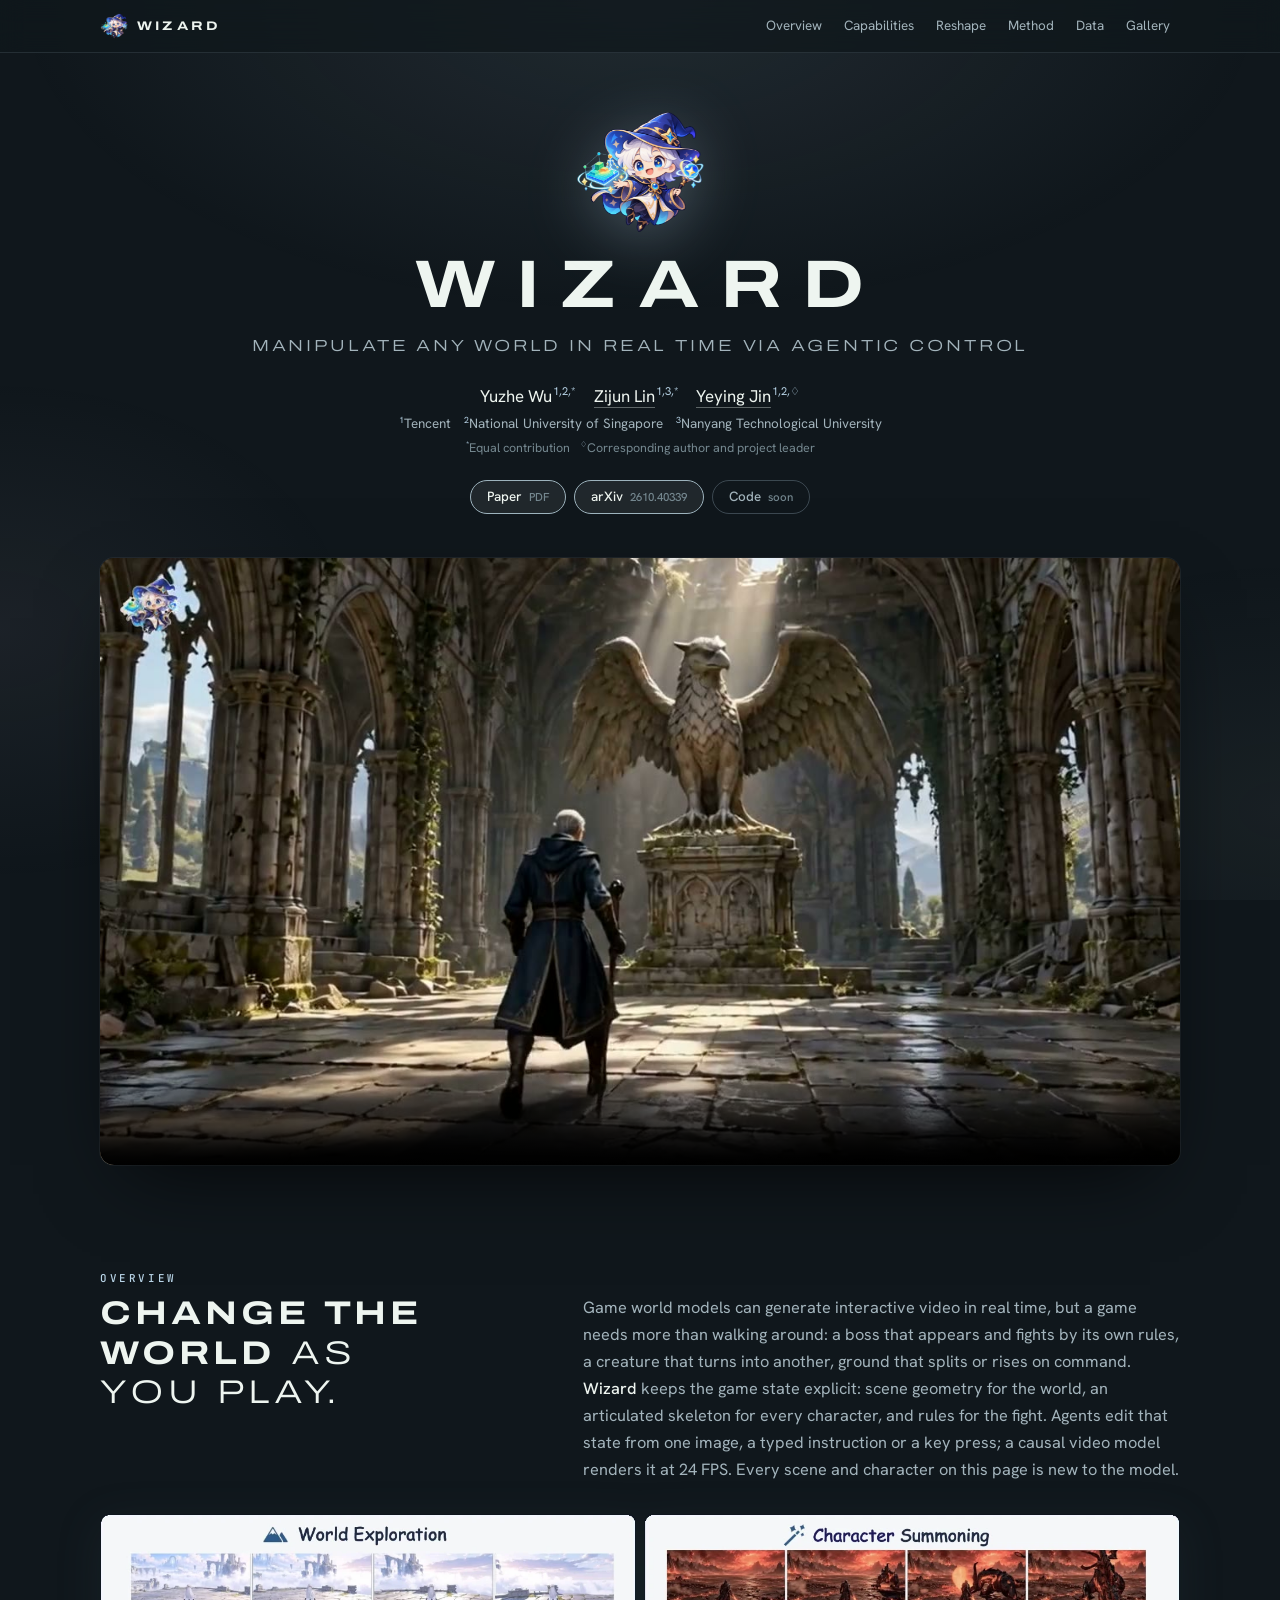
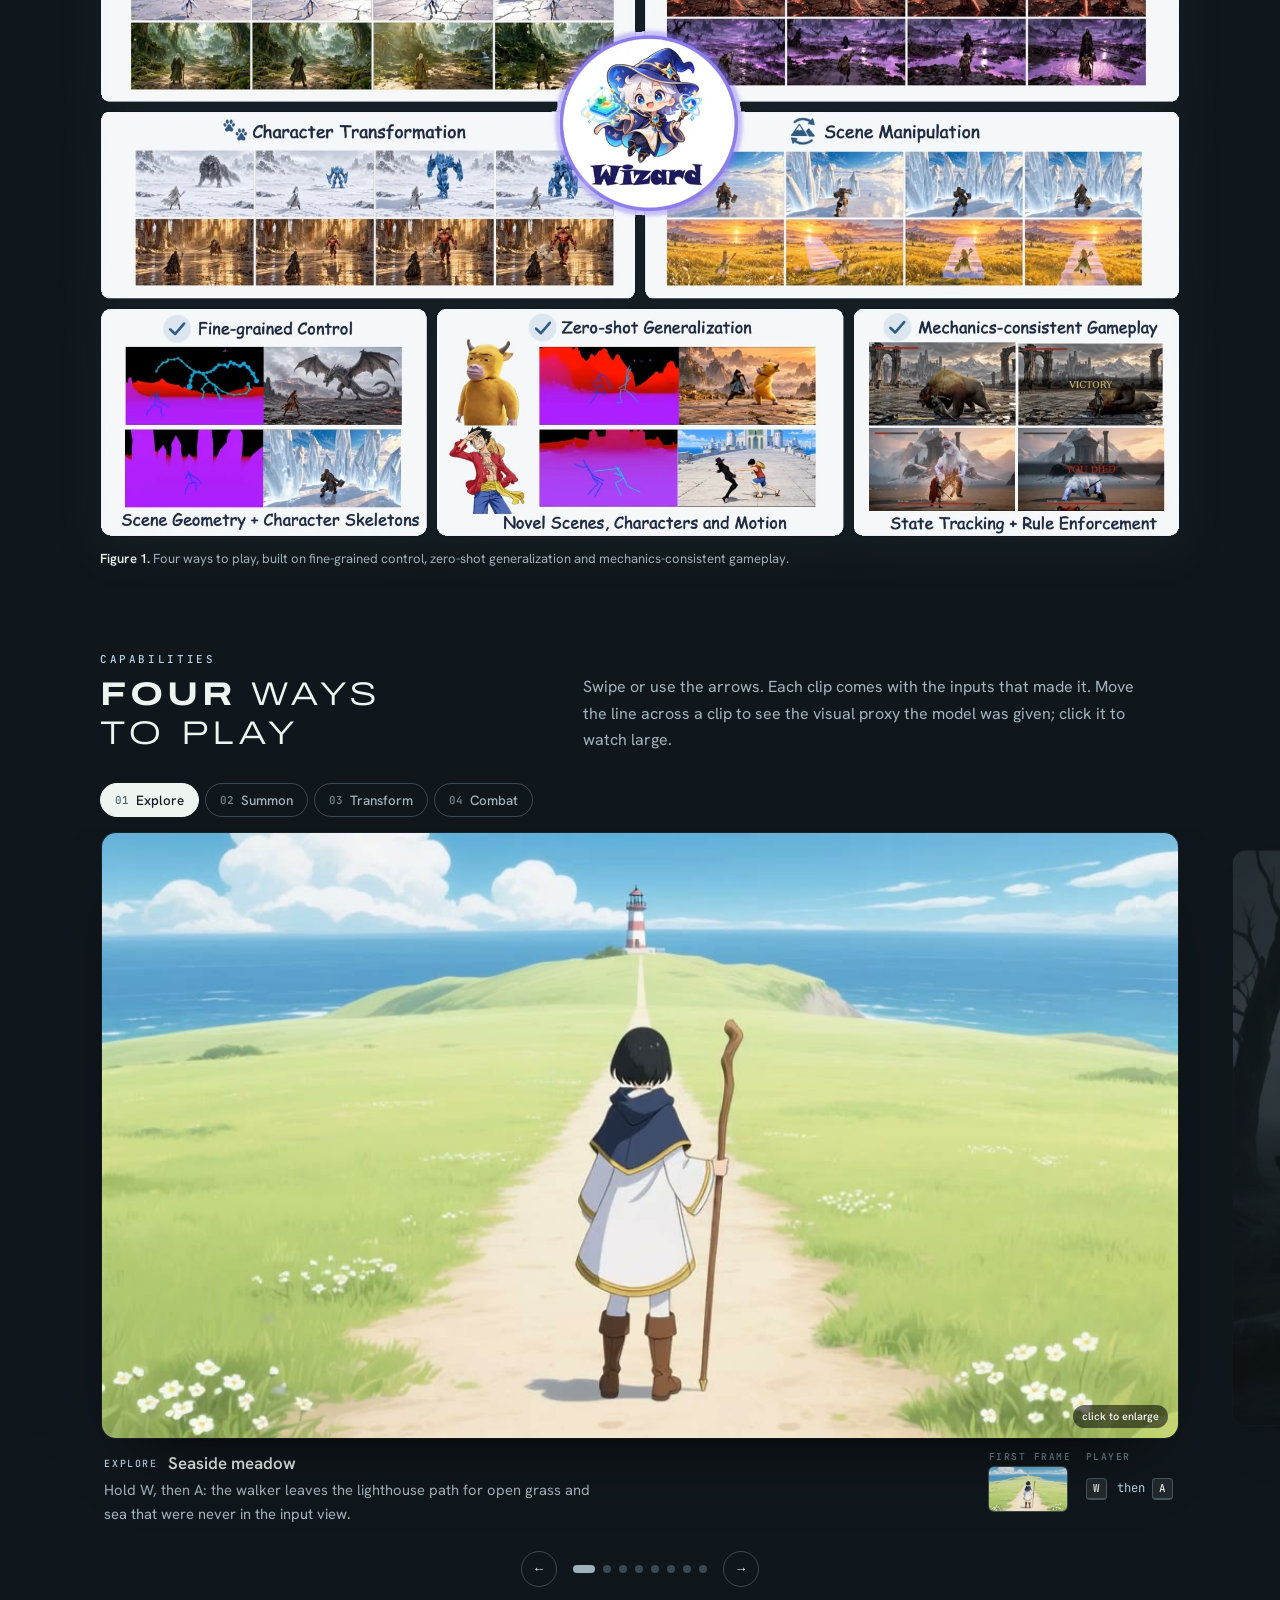
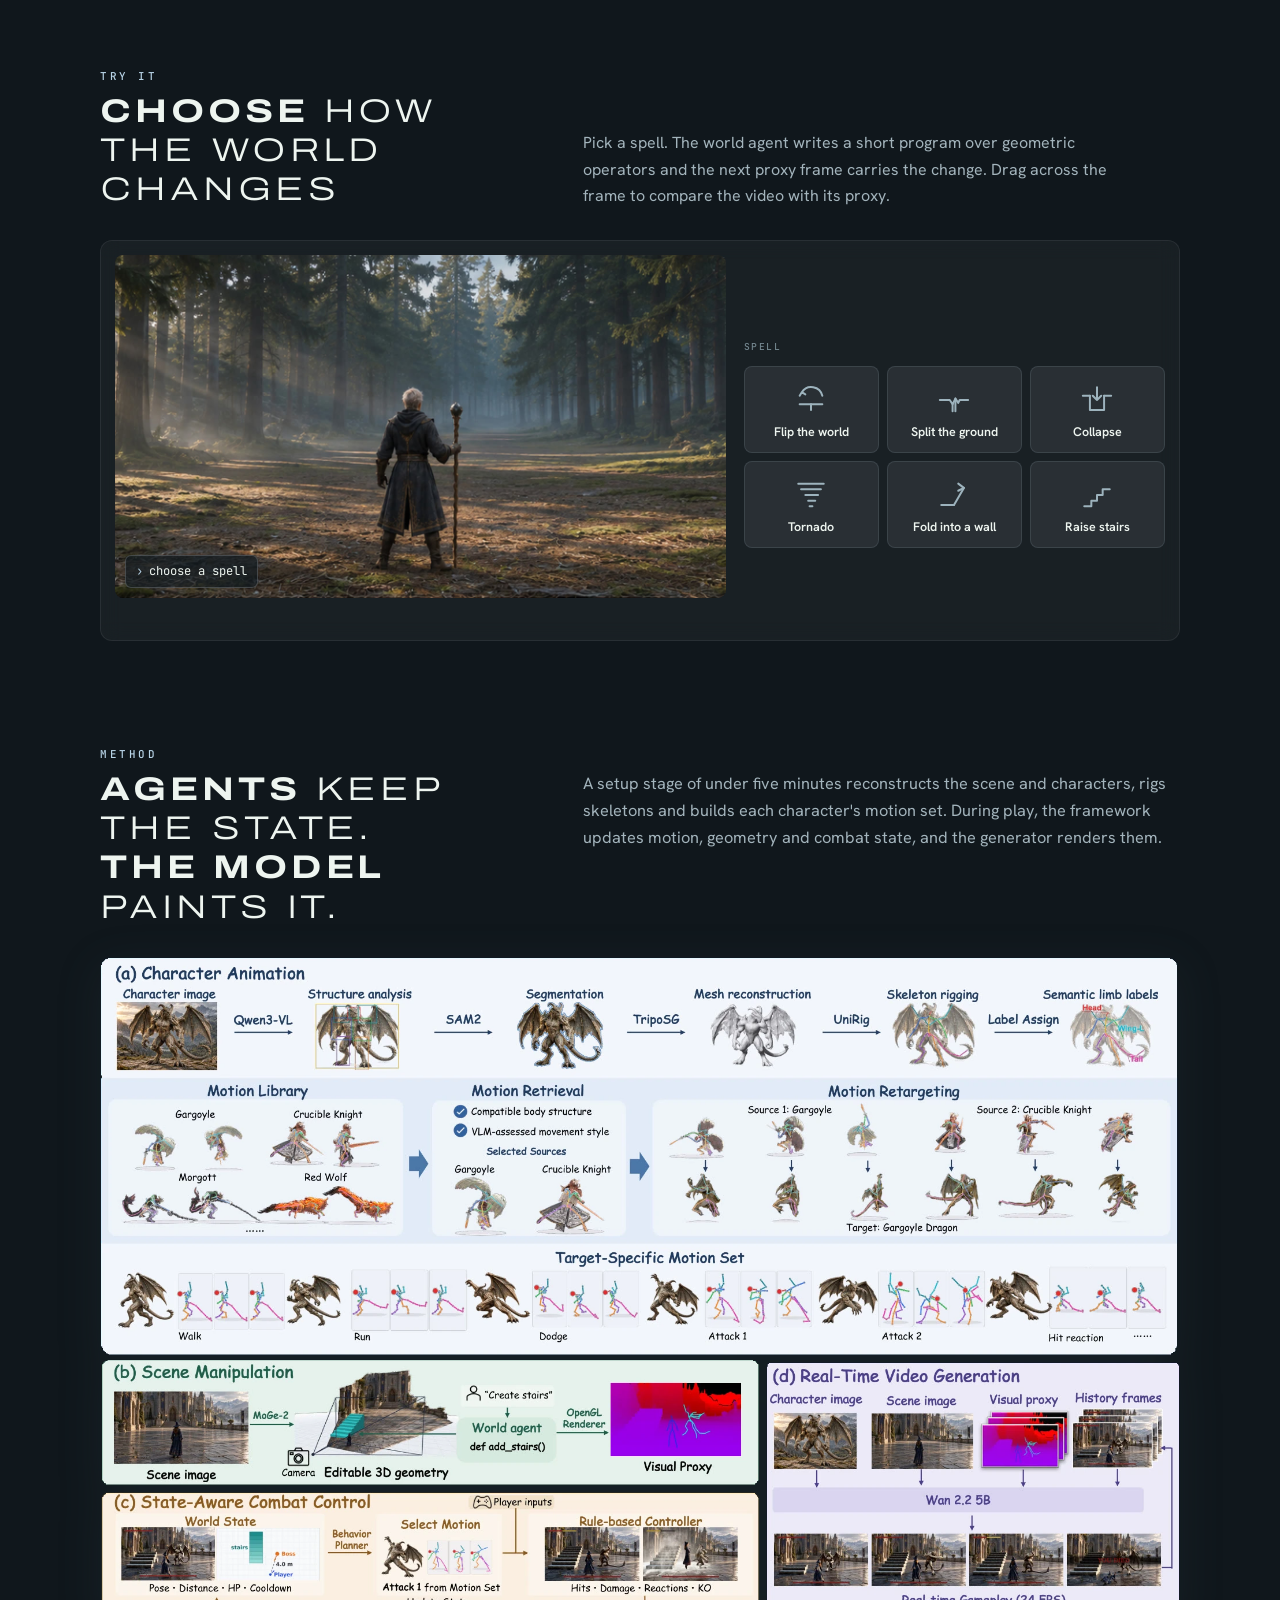
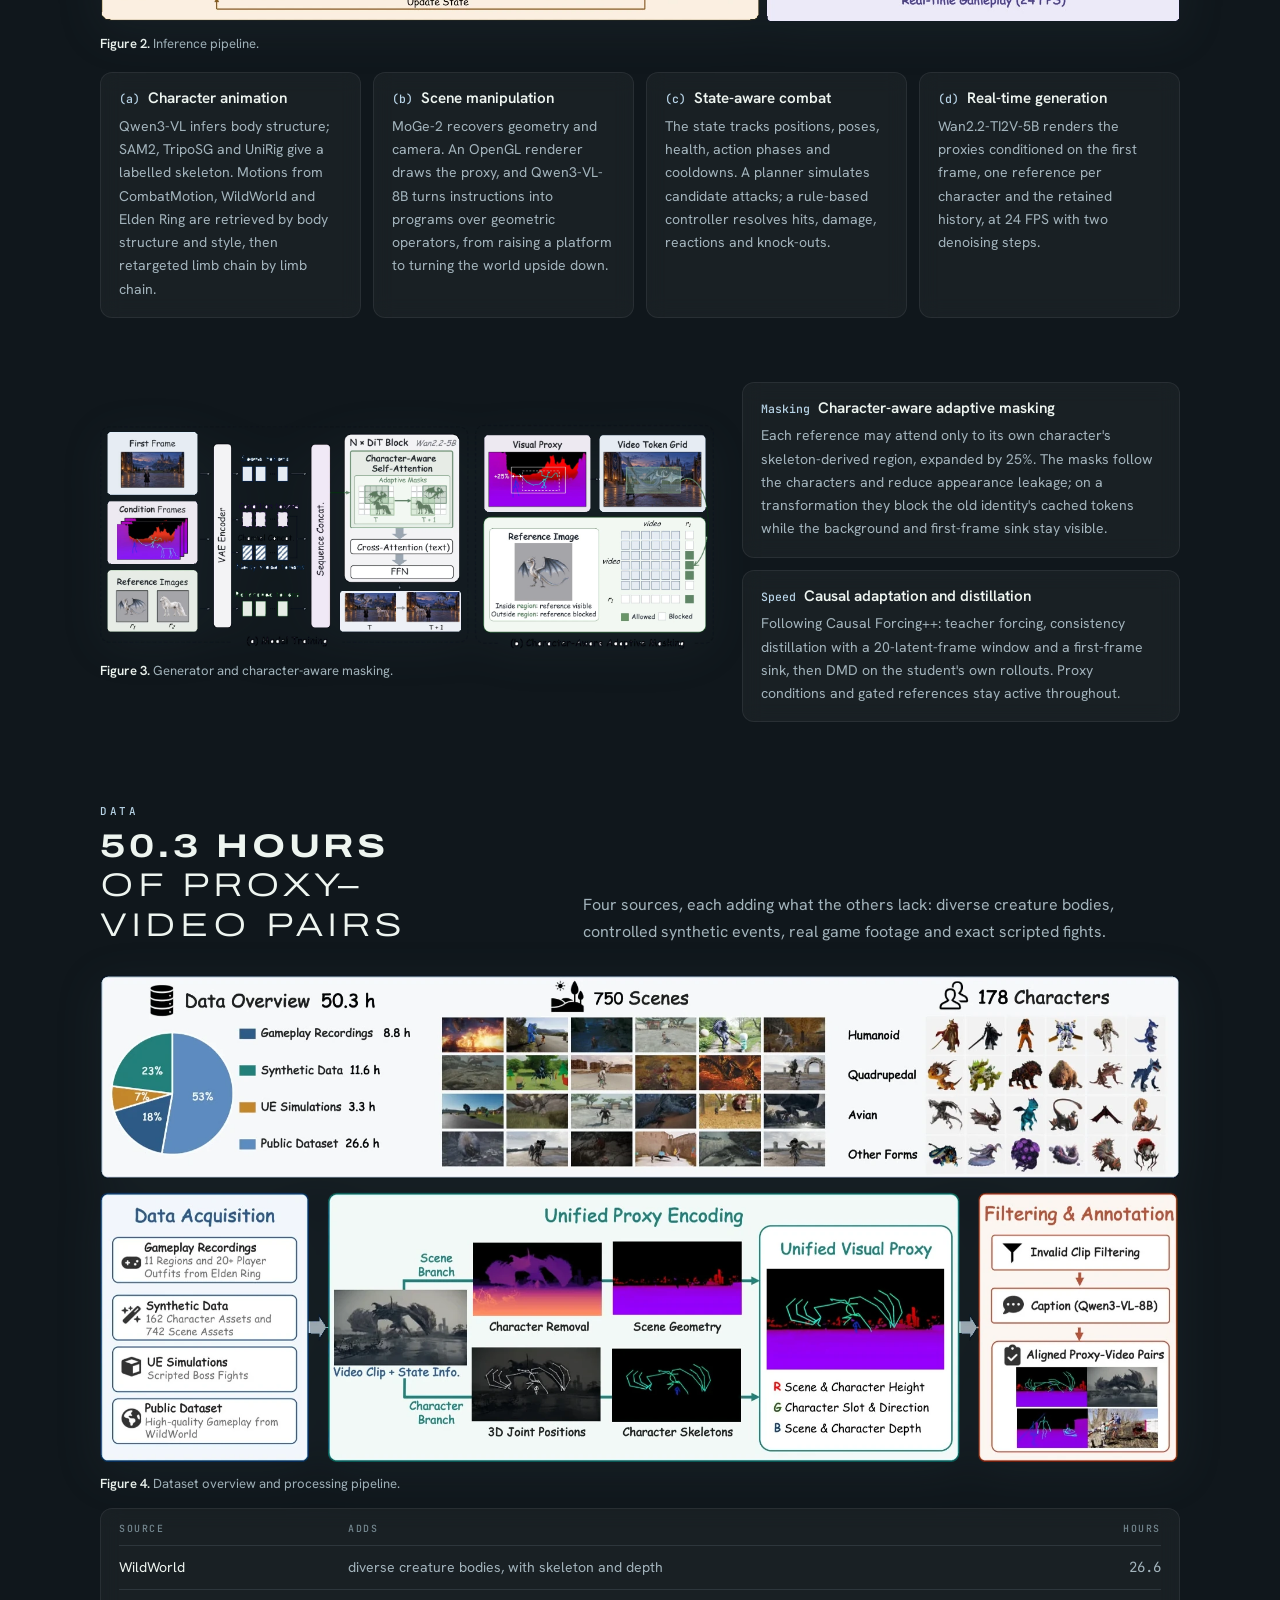
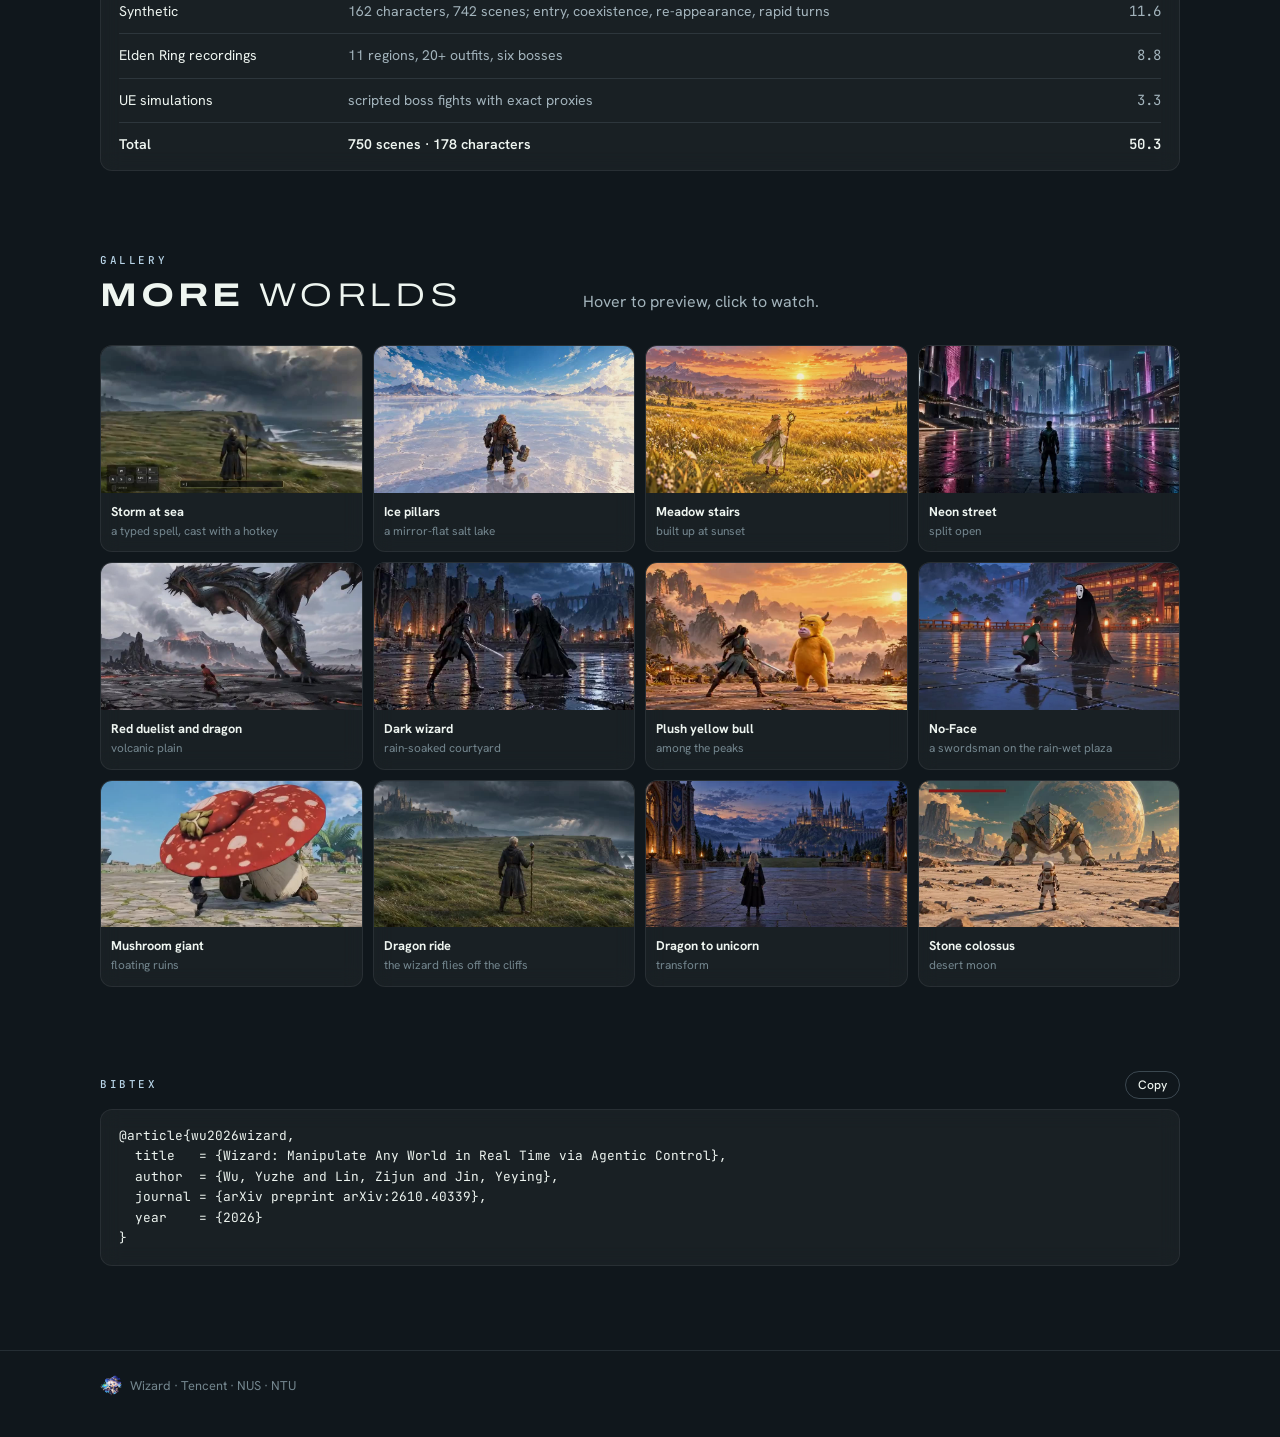
==== commit 3ffb980a: "Gallery: crop the label off the mushroom giant clip Co-Authored-By: Claude Opus 5.5 <noreply@anthrop" ====
--- a/index.html
+++ b/index.html
@@ -568,7 +568,7 @@
   // ---------- gallery: stills; a clip plays on hover, opens on click
   const G = [["spout_hud", "Storm at sea", "a typed spell, cast with a hotkey"], ["ice", "Ice pillars", "a mirror-flat salt lake"], ["stairs", "Meadow stairs", "built up at sunset"], ["cyber_split", "Neon street", "split open"],
     ["feilong", "Red duelist and dragon", "volcanic plain"], ["voldemort", "Dark wizard", "rain-soaked courtyard"], ["niulai", "Plush yellow bull", "among the peaks"], ["noface2", "No-Face", "a swordsman on the rain-wet plaza"],
-    ["mushroom", "Mushroom giant", "floating ruins"], ["ride", "Dragon ride", "the wizard flies off the cliffs"], ["witch_unicorn", "Dragon to unicorn", "transform"], ["d4_hud", "Stone colossus", "desert moon"]];
+    ["mushroom2", "Mushroom giant", "floating ruins"], ["ride", "Dragon ride", "the wizard flies off the cliffs"], ["witch_unicorn", "Dragon to unicorn", "transform"], ["d4_hud", "Stone colossus", "desert moon"]];
   const gal = $("#gal"), hover = matchMedia("(hover: hover)").matches;
   G.forEach(([k, t, n]) => { const f = document.createElement("figure"); f.className = "card";
     f.innerHTML = '<div class="clip"><img alt="" loading="lazy"><video muted loop playsinline preload="none"></video></div><figcaption><b></b><span></span></figcaption>';
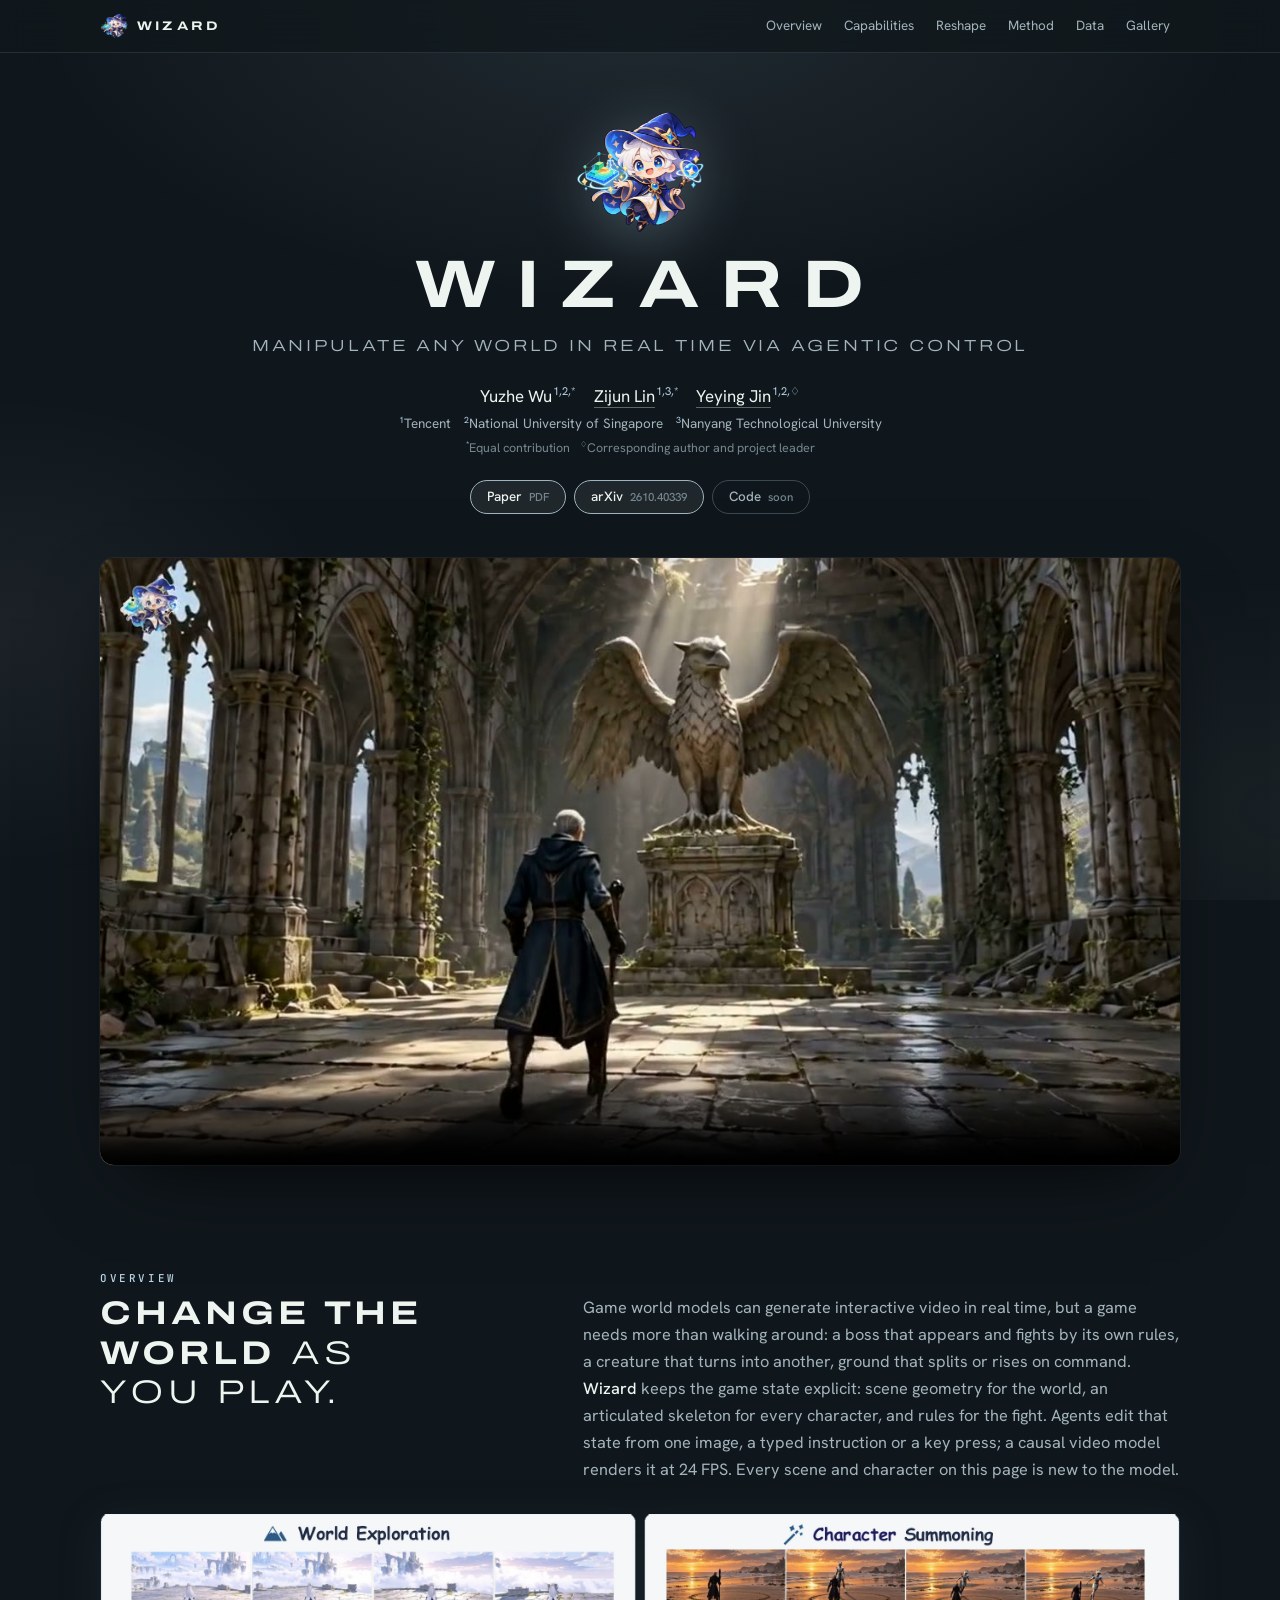
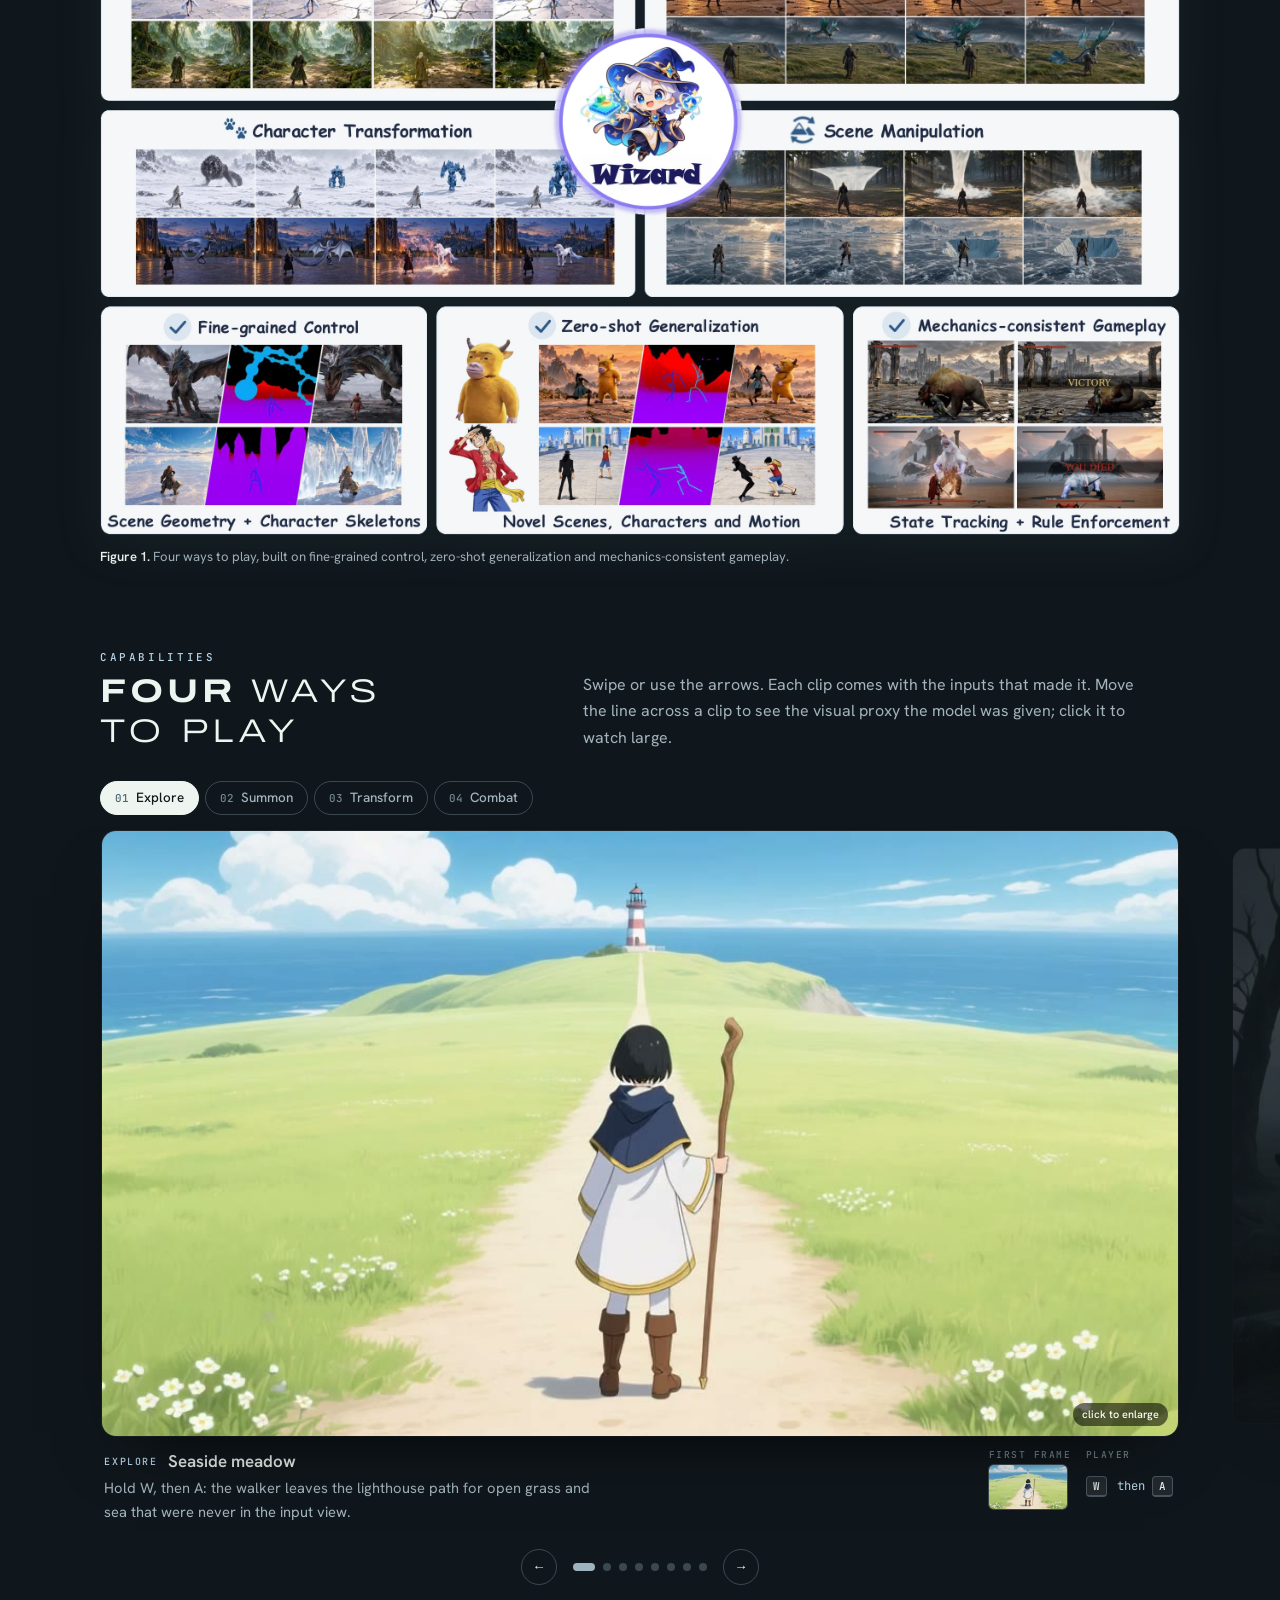
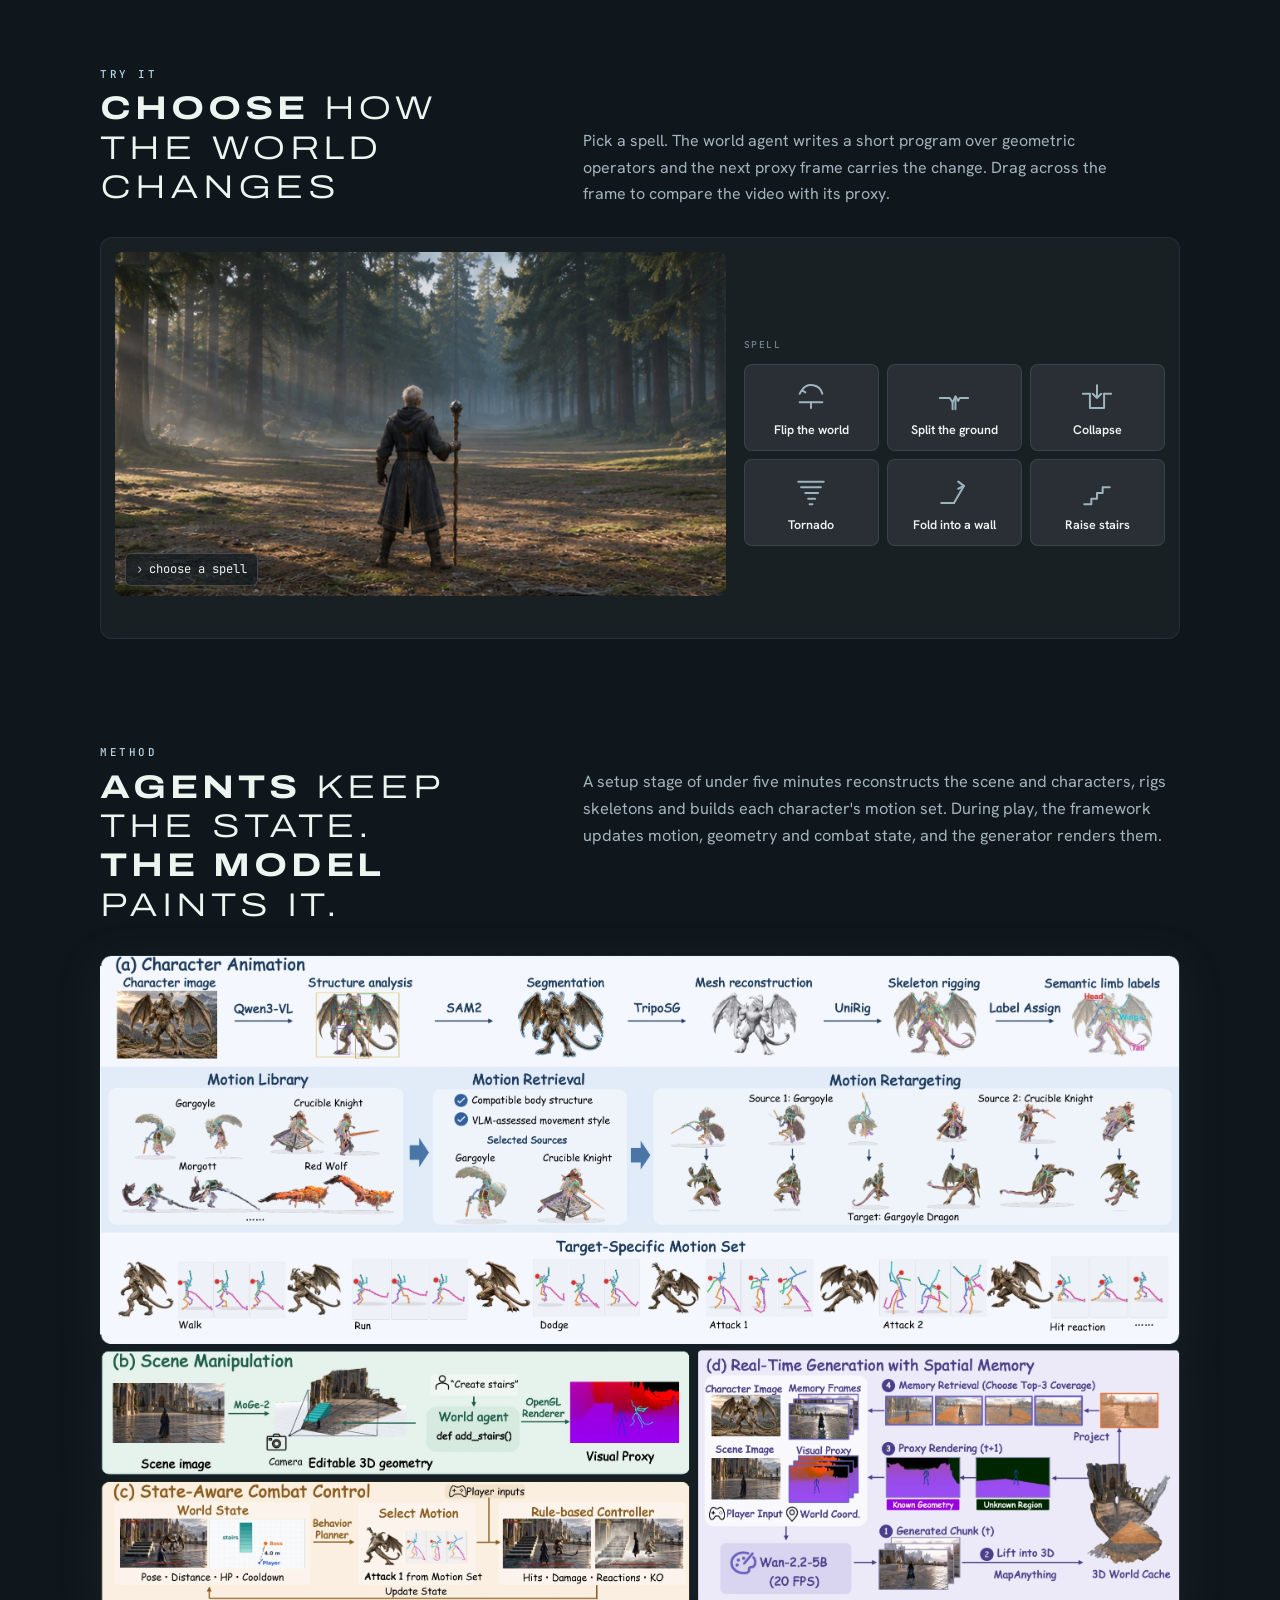
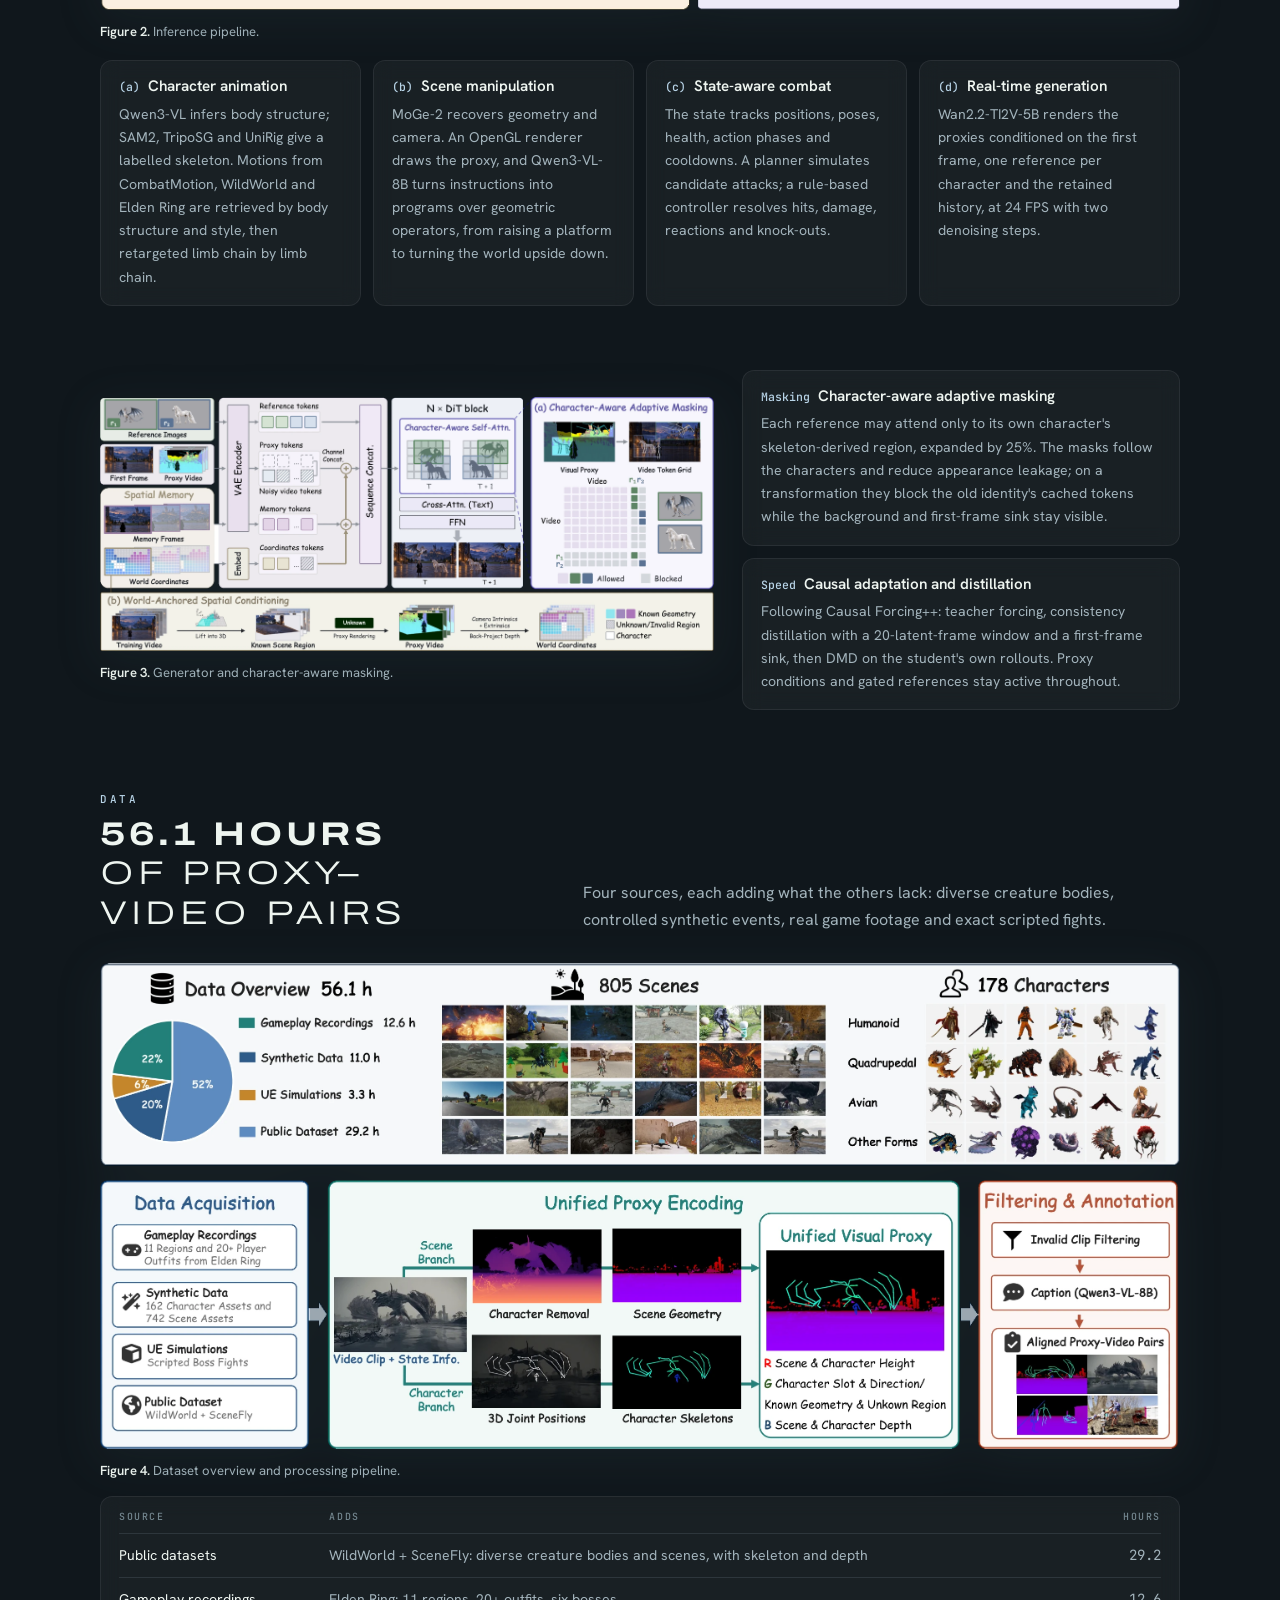
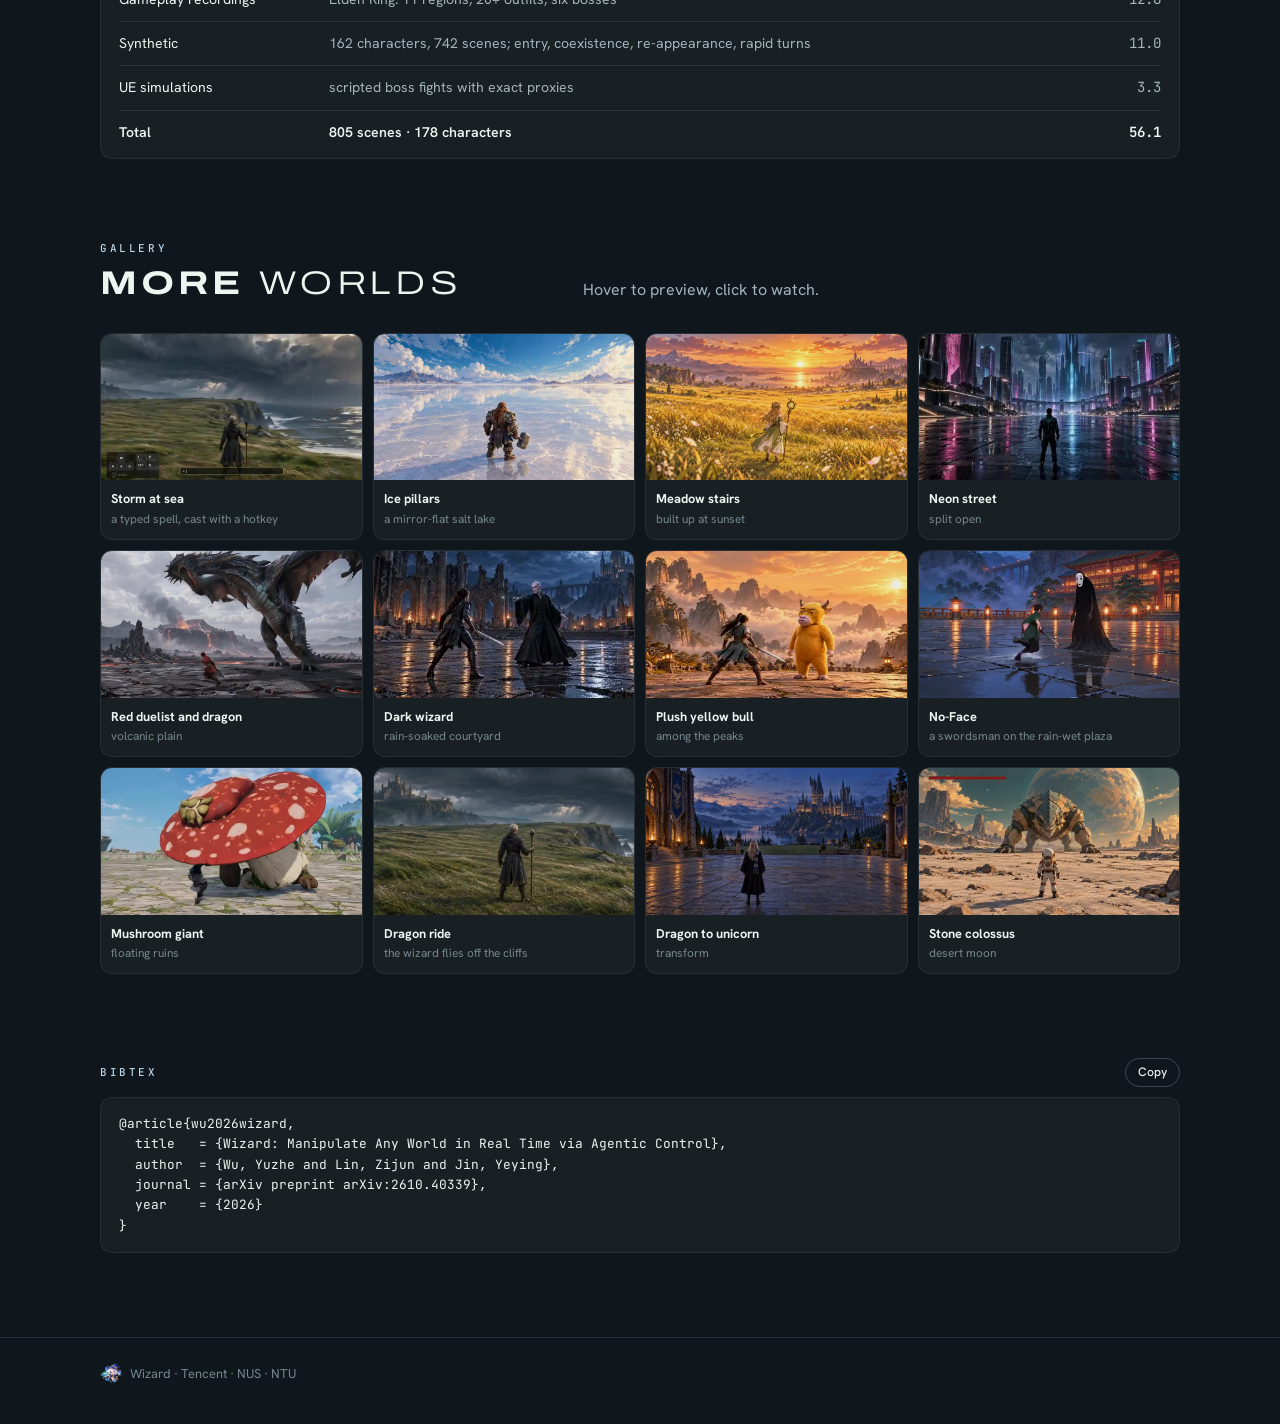
==== commit 7eb59780: "Update paper figures and sync data table with new data figure Co-Authored-By: Claude Opus 5.5 <norep" ====
--- a/index.html
+++ b/index.html
@@ -319,7 +319,7 @@
   <div class="wrap">
     <div class="split"><div class="sh"><span class="kicker">Overview</span><h2><b>Change the world</b> as you play.</h2></div>
     <p class="lead">Game world models can generate interactive video in real time, but a game needs more than walking around: a boss that appears and fights by its own rules, a creature that turns into another, ground that splits or rises on command. <b>Wizard</b> keeps the game state explicit: scene geometry for the world, an articulated skeleton for every character, and rules for the fight. Agents edit that state from one image, a typed instruction or a key press; a causal video model renders it at 24 FPS. Every scene and character on this page is new to the model.</p></div>
-    <figure style="margin-top:26px"><a class="paper" href="assets/img/fig1.webp" target="_blank" rel="noopener" title="Open full size"><img src="assets/img/fig1.webp" alt="Overview: world exploration, character summoning, character transformation and scene manipulation, built on fine-grained control, zero-shot generalization and mechanics-consistent gameplay." loading="lazy"></a>
+    <figure style="margin-top:26px"><a class="paper" href="assets/img/fig1.webp?v=2" target="_blank" rel="noopener" title="Open full size"><img src="assets/img/fig1.webp?v=2" alt="Overview: world exploration, character summoning, character transformation and scene manipulation, built on fine-grained control, zero-shot generalization and mechanics-consistent gameplay." loading="lazy"></a>
       <figcaption class="figcap"><b>Figure 1.</b> Four ways to play, built on fine-grained control, zero-shot generalization and mechanics-consistent gameplay.</figcaption></figure>
   </div>
 </section>
@@ -360,7 +360,7 @@
   <div class="wrap">
     <div class="split"><div class="sh"><span class="kicker">Method</span><h2><b>Agents</b> keep the state. <b>The model</b> paints it.</h2></div>
     <p class="lead">A setup stage of under five minutes reconstructs the scene and characters, rigs skeletons and builds each character's motion set. During play, the framework updates motion, geometry and combat state, and the generator renders them.</p></div>
-    <figure><a class="paper" href="assets/img/fig3.webp?v=3" target="_blank" rel="noopener" title="Open full size"><img src="assets/img/fig3.webp?v=3" alt="Inference pipeline: (a) character animation, (b) scene manipulation, (c) state-aware combat control, (d) real-time video generation." loading="lazy"></a><figcaption class="figcap"><b>Figure 2.</b> Inference pipeline.</figcaption></figure>
+    <figure><a class="paper" href="assets/img/fig3.webp?v=4" target="_blank" rel="noopener" title="Open full size"><img src="assets/img/fig3.webp?v=4" alt="Inference pipeline: (a) character animation, (b) scene manipulation, (c) state-aware combat control, (d) real-time video generation." loading="lazy"></a><figcaption class="figcap"><b>Figure 2.</b> Inference pipeline.</figcaption></figure>
     <div class="parts">
       <div class="card"><h3><small>(a)</small>Character animation</h3><p>Qwen3-VL infers body structure; SAM2, TripoSG and UniRig give a labelled skeleton. Motions from CombatMotion, WildWorld and Elden Ring are retrieved by body structure and style, then retargeted limb chain by limb chain.</p></div>
       <div class="card"><h3><small>(b)</small>Scene manipulation</h3><p>MoGe-2 recovers geometry and camera. An OpenGL renderer draws the proxy, and Qwen3-VL-8B turns instructions into programs over geometric operators, from raising a platform to turning the world upside down.</p></div>
@@ -368,7 +368,7 @@
       <div class="card"><h3><small>(d)</small>Real-time generation</h3><p>Wan2.2-TI2V-5B renders the proxies conditioned on the first frame, one reference per character and the retained history, at 24 FPS with two denoising steps.</p></div>
     </div>
     <div class="figrow">
-    <figure><a class="paper" href="assets/img/fig4.webp?v=2" target="_blank" rel="noopener" title="Open full size"><img src="assets/img/fig4.webp?v=2" alt="Video generator architecture and character-aware adaptive masking." loading="lazy"></a><figcaption class="figcap"><b>Figure 3.</b> Generator and character-aware masking.</figcaption></figure>
+    <figure><a class="paper" href="assets/img/fig4.webp?v=3" target="_blank" rel="noopener" title="Open full size"><img src="assets/img/fig4.webp?v=3" alt="Video generator architecture and character-aware adaptive masking." loading="lazy"></a><figcaption class="figcap"><b>Figure 3.</b> Generator and character-aware masking.</figcaption></figure>
     <div class="stack">
       <div class="card"><h3><small>Masking</small>Character-aware adaptive masking</h3><p>Each reference may attend only to its own character's skeleton-derived region, expanded by 25%. The masks follow the characters and reduce appearance leakage; on a transformation they block the old identity's cached tokens while the background and first-frame sink stay visible.</p></div>
       <div class="card"><h3><small>Speed</small>Causal adaptation and distillation</h3><p>Following Causal Forcing++: teacher forcing, consistency distillation with a 20-latent-frame window and a first-frame sink, then DMD on the student's own rollouts. Proxy conditions and gated references stay active throughout.</p></div>
@@ -379,17 +379,17 @@
 
 <section id="data">
   <div class="wrap">
-    <div class="sh"><span class="kicker">Data</span><h2><b>50.3 hours</b> of proxy–video pairs</h2><p>Four sources, each adding what the others lack: diverse creature bodies, controlled synthetic events, real game footage and exact scripted fights.</p></div>
-    <figure><a class="paper" href="assets/img/fig2.webp" target="_blank" rel="noopener" title="Open full size"><img src="assets/img/fig2.webp" alt="Dataset overview and processing pipeline." loading="lazy"></a><figcaption class="figcap"><b>Figure 4.</b> Dataset overview and processing pipeline.</figcaption></figure>
+    <div class="sh"><span class="kicker">Data</span><h2><b>56.1 hours</b> of proxy–video pairs</h2><p>Four sources, each adding what the others lack: diverse creature bodies, controlled synthetic events, real game footage and exact scripted fights.</p></div>
+    <figure><a class="paper" href="assets/img/fig2.webp?v=2" target="_blank" rel="noopener" title="Open full size"><img src="assets/img/fig2.webp?v=2" alt="Dataset overview and processing pipeline." loading="lazy"></a><figcaption class="figcap"><b>Figure 4.</b> Dataset overview and processing pipeline.</figcaption></figure>
     <div class="tbl card">
       <table>
         <thead><tr><th>Source</th><th>Adds</th><th class="n">Hours</th></tr></thead>
         <tbody>
-          <tr><td>WildWorld</td><td>diverse creature bodies, with skeleton and depth</td><td class="n">26.6</td></tr>
-          <tr><td>Synthetic</td><td>162 characters, 742 scenes; entry, coexistence, re-appearance, rapid turns</td><td class="n">11.6</td></tr>
-          <tr><td>Elden Ring recordings</td><td>11 regions, 20+ outfits, six bosses</td><td class="n">8.8</td></tr>
+          <tr><td>Public datasets</td><td>WildWorld + SceneFly: diverse creature bodies and scenes, with skeleton and depth</td><td class="n">29.2</td></tr>
+          <tr><td>Gameplay recordings</td><td>Elden Ring: 11 regions, 20+ outfits, six bosses</td><td class="n">12.6</td></tr>
+          <tr><td>Synthetic</td><td>162 characters, 742 scenes; entry, coexistence, re-appearance, rapid turns</td><td class="n">11.0</td></tr>
           <tr><td>UE simulations</td><td>scripted boss fights with exact proxies</td><td class="n">3.3</td></tr>
-          <tr><td>Total</td><td>750 scenes · 178 characters</td><td class="n">50.3</td></tr>
+          <tr><td>Total</td><td>805 scenes · 178 characters</td><td class="n">56.1</td></tr>
         </tbody>
       </table>
     </div>
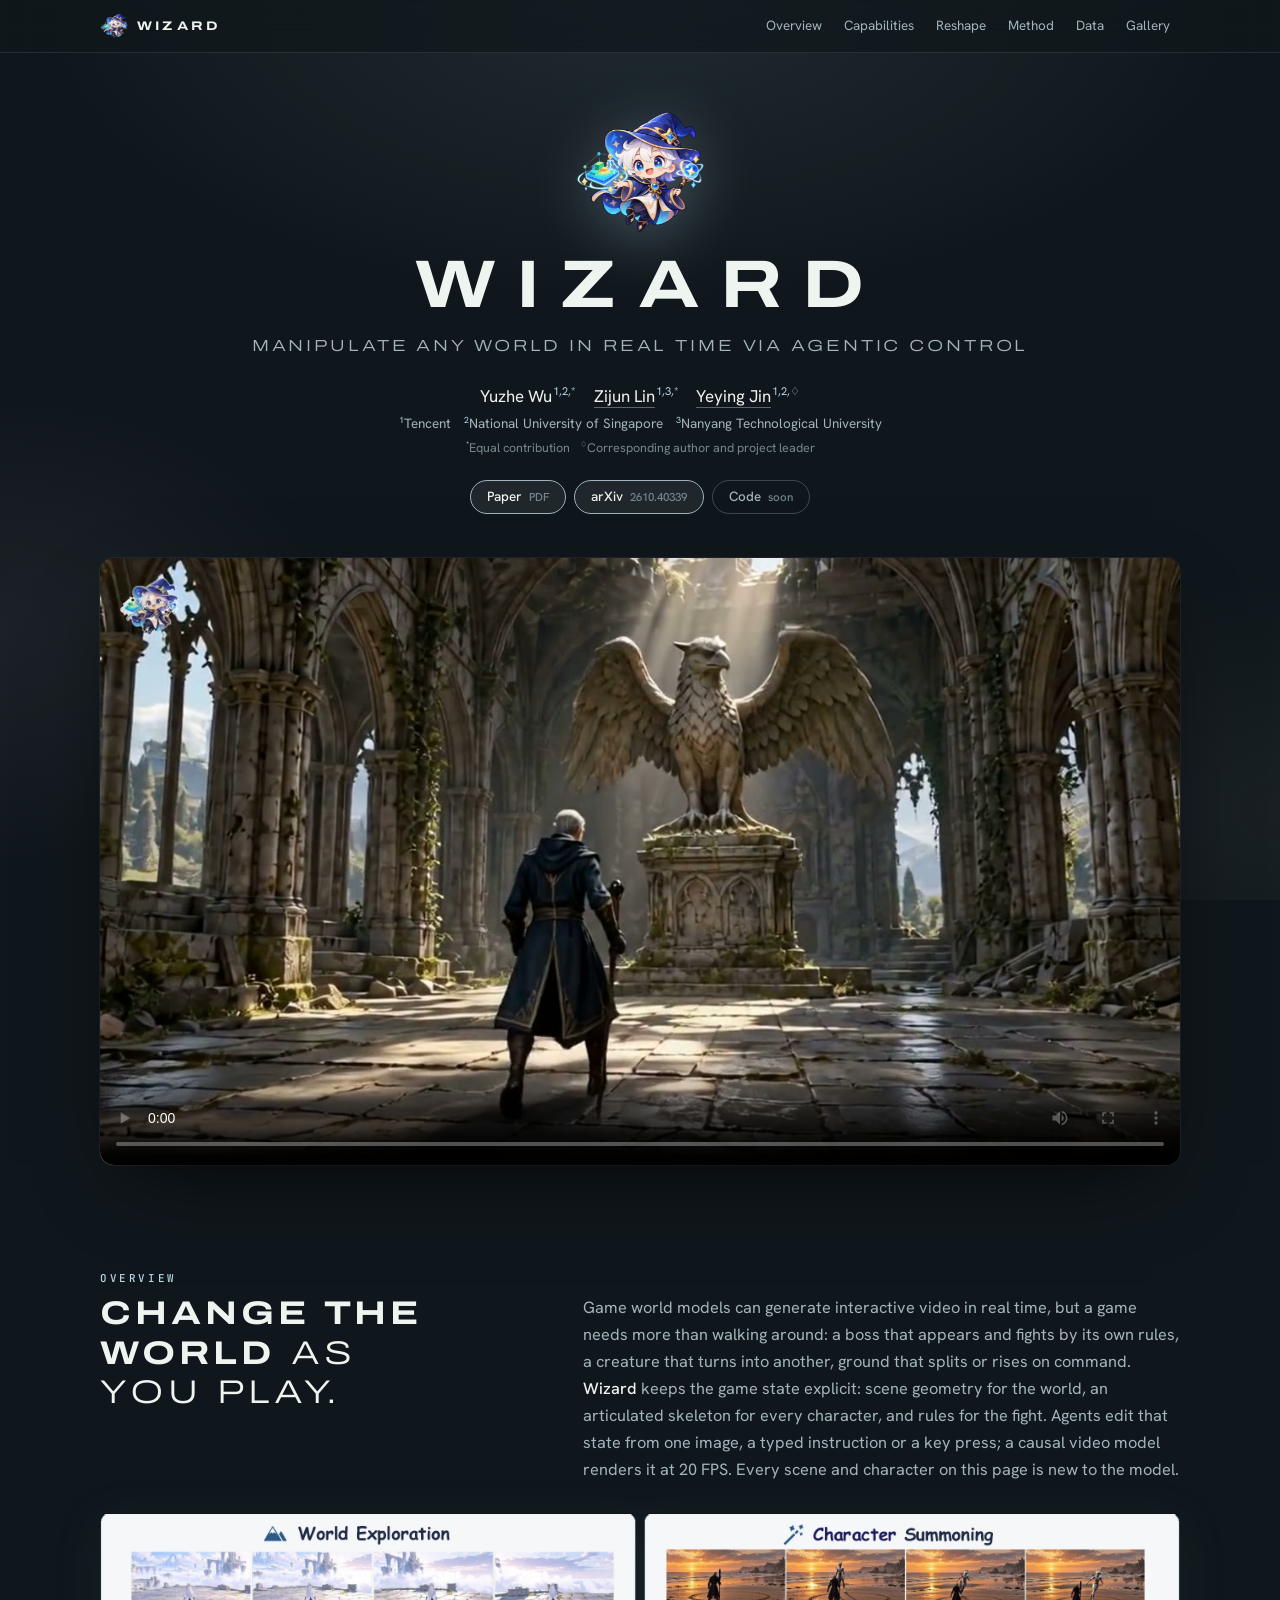
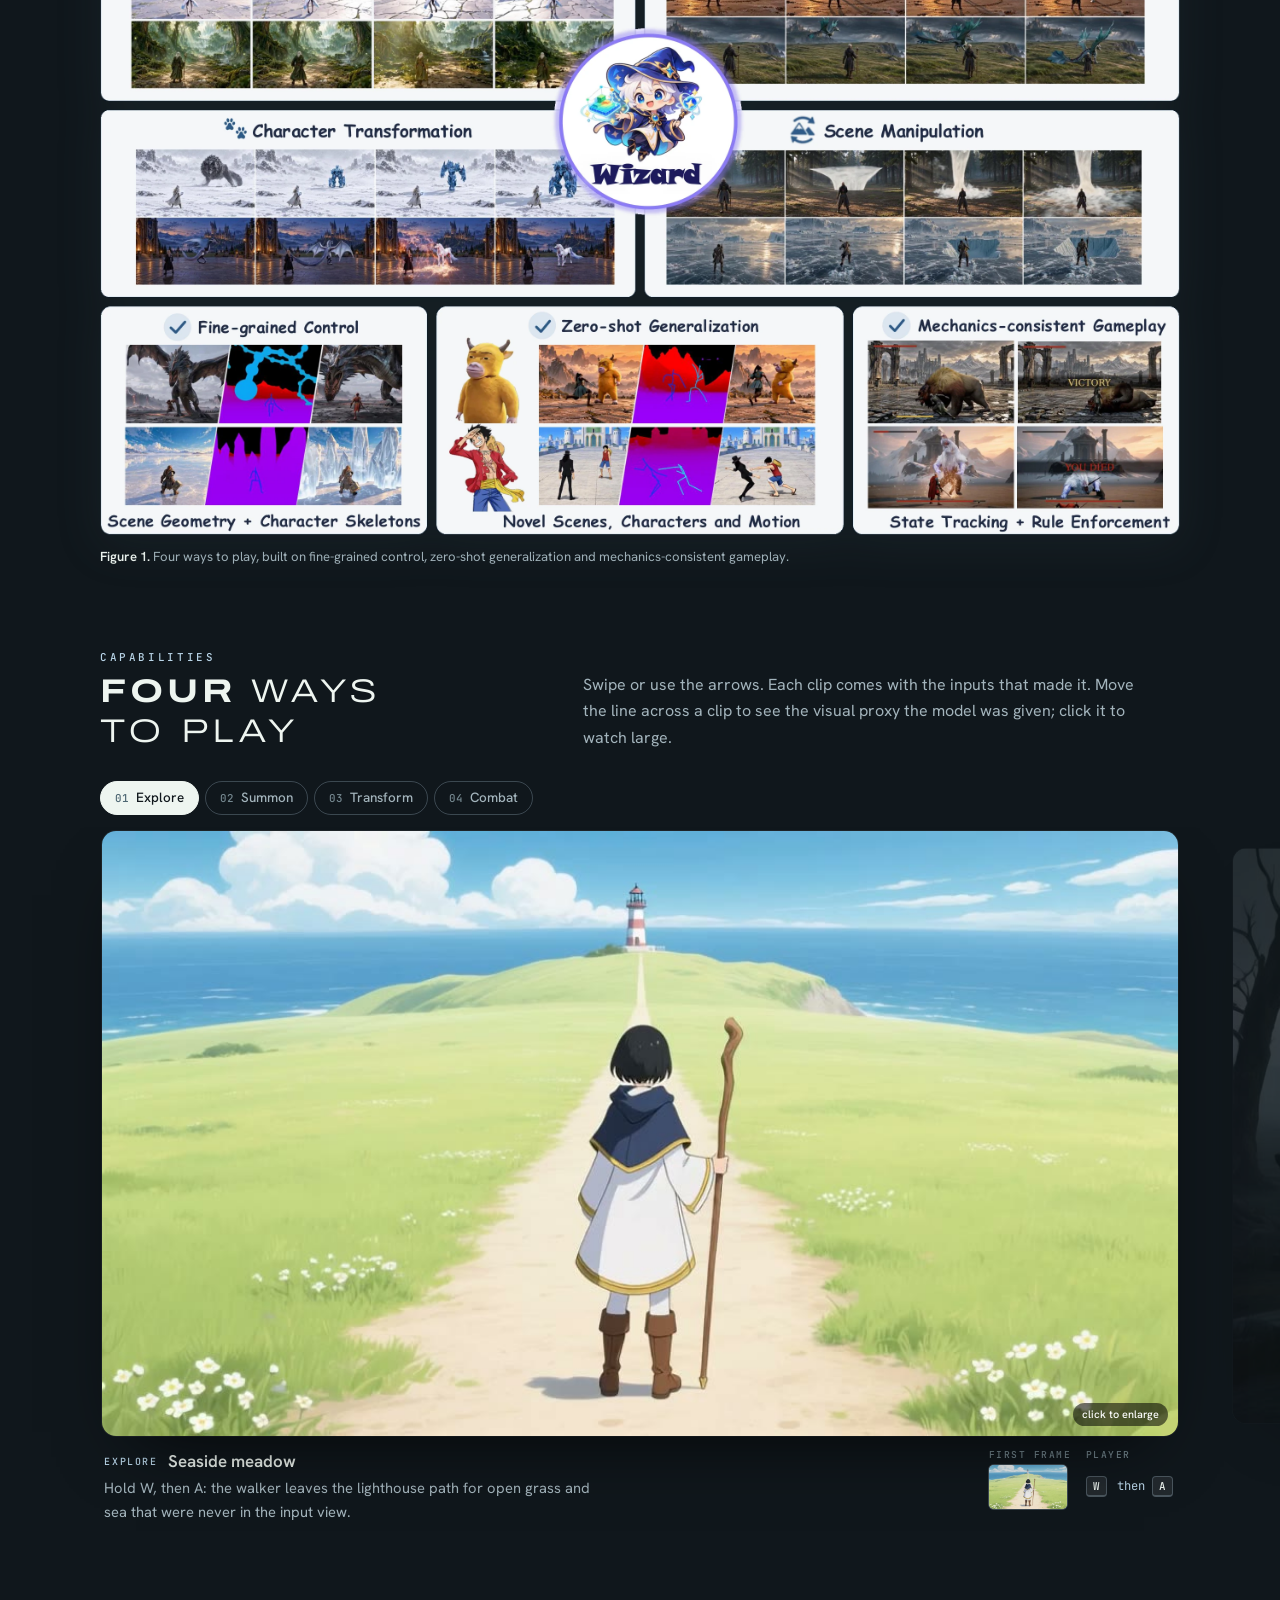
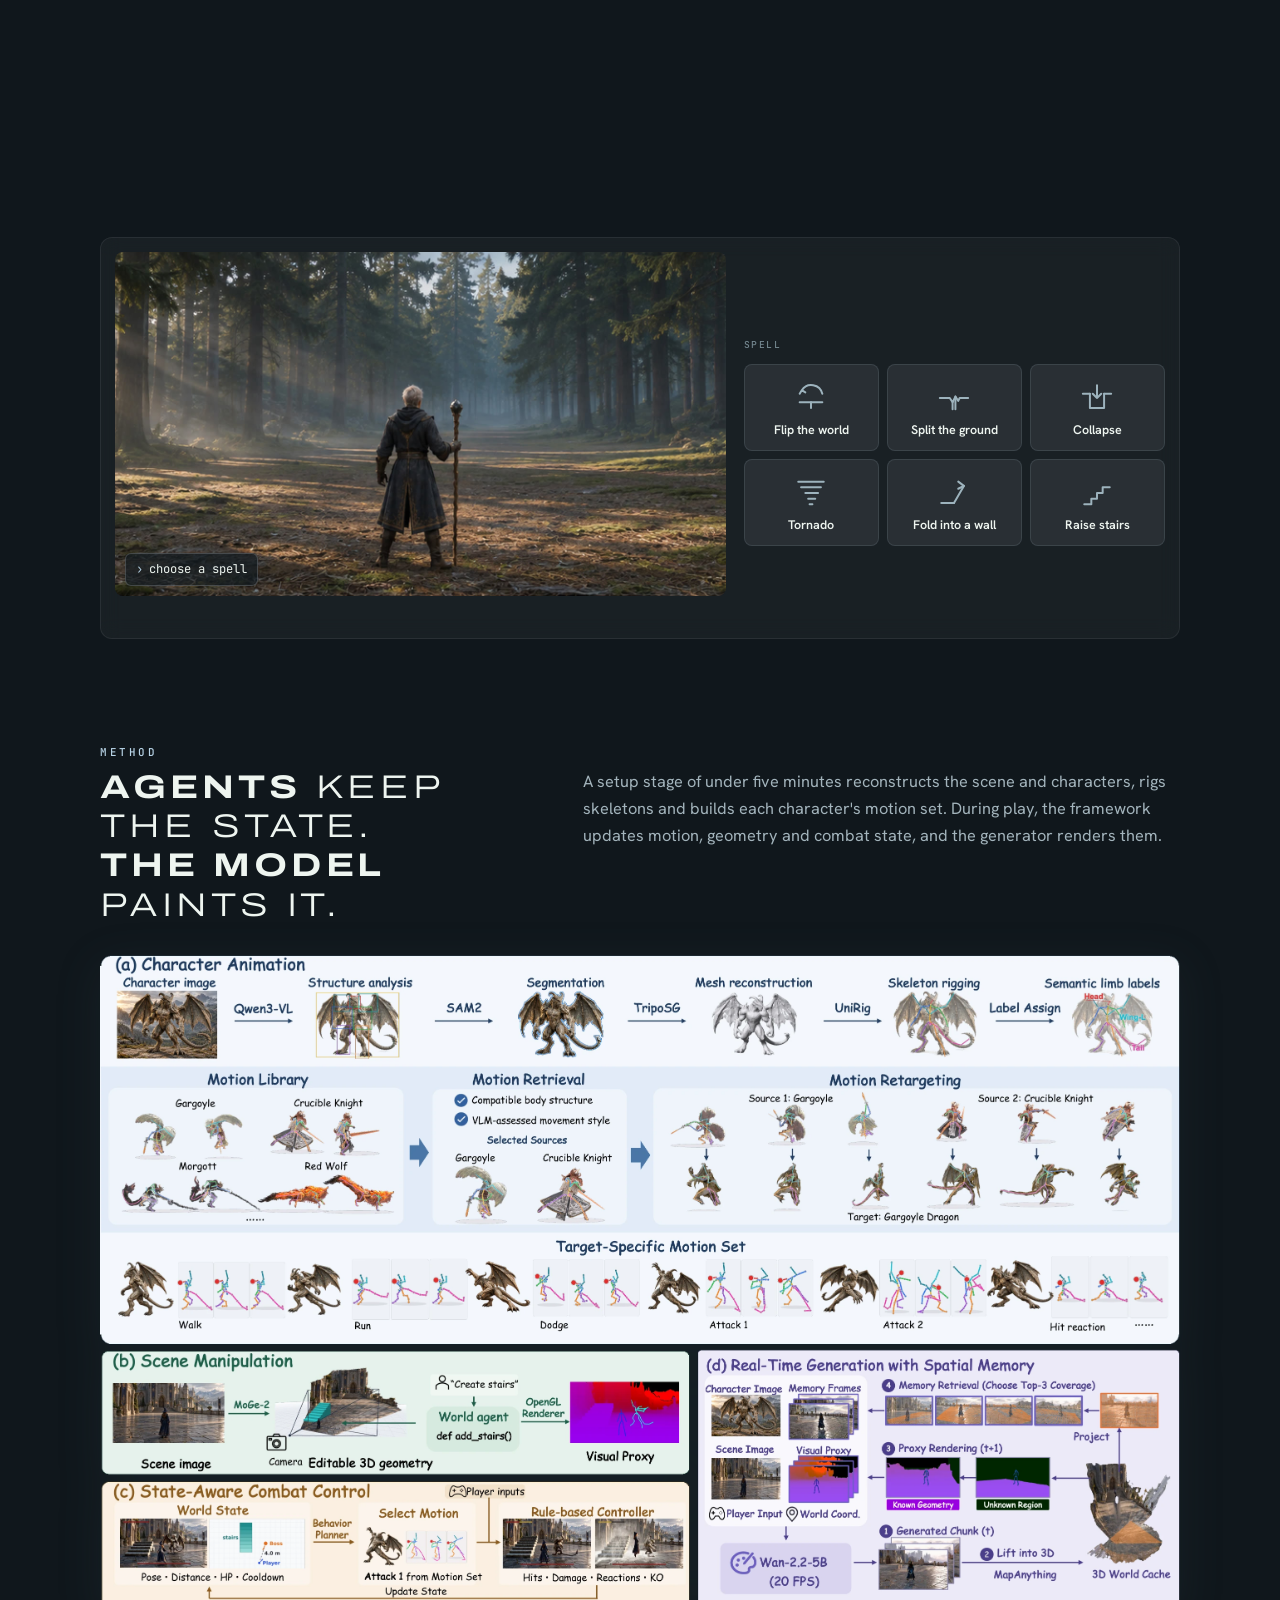
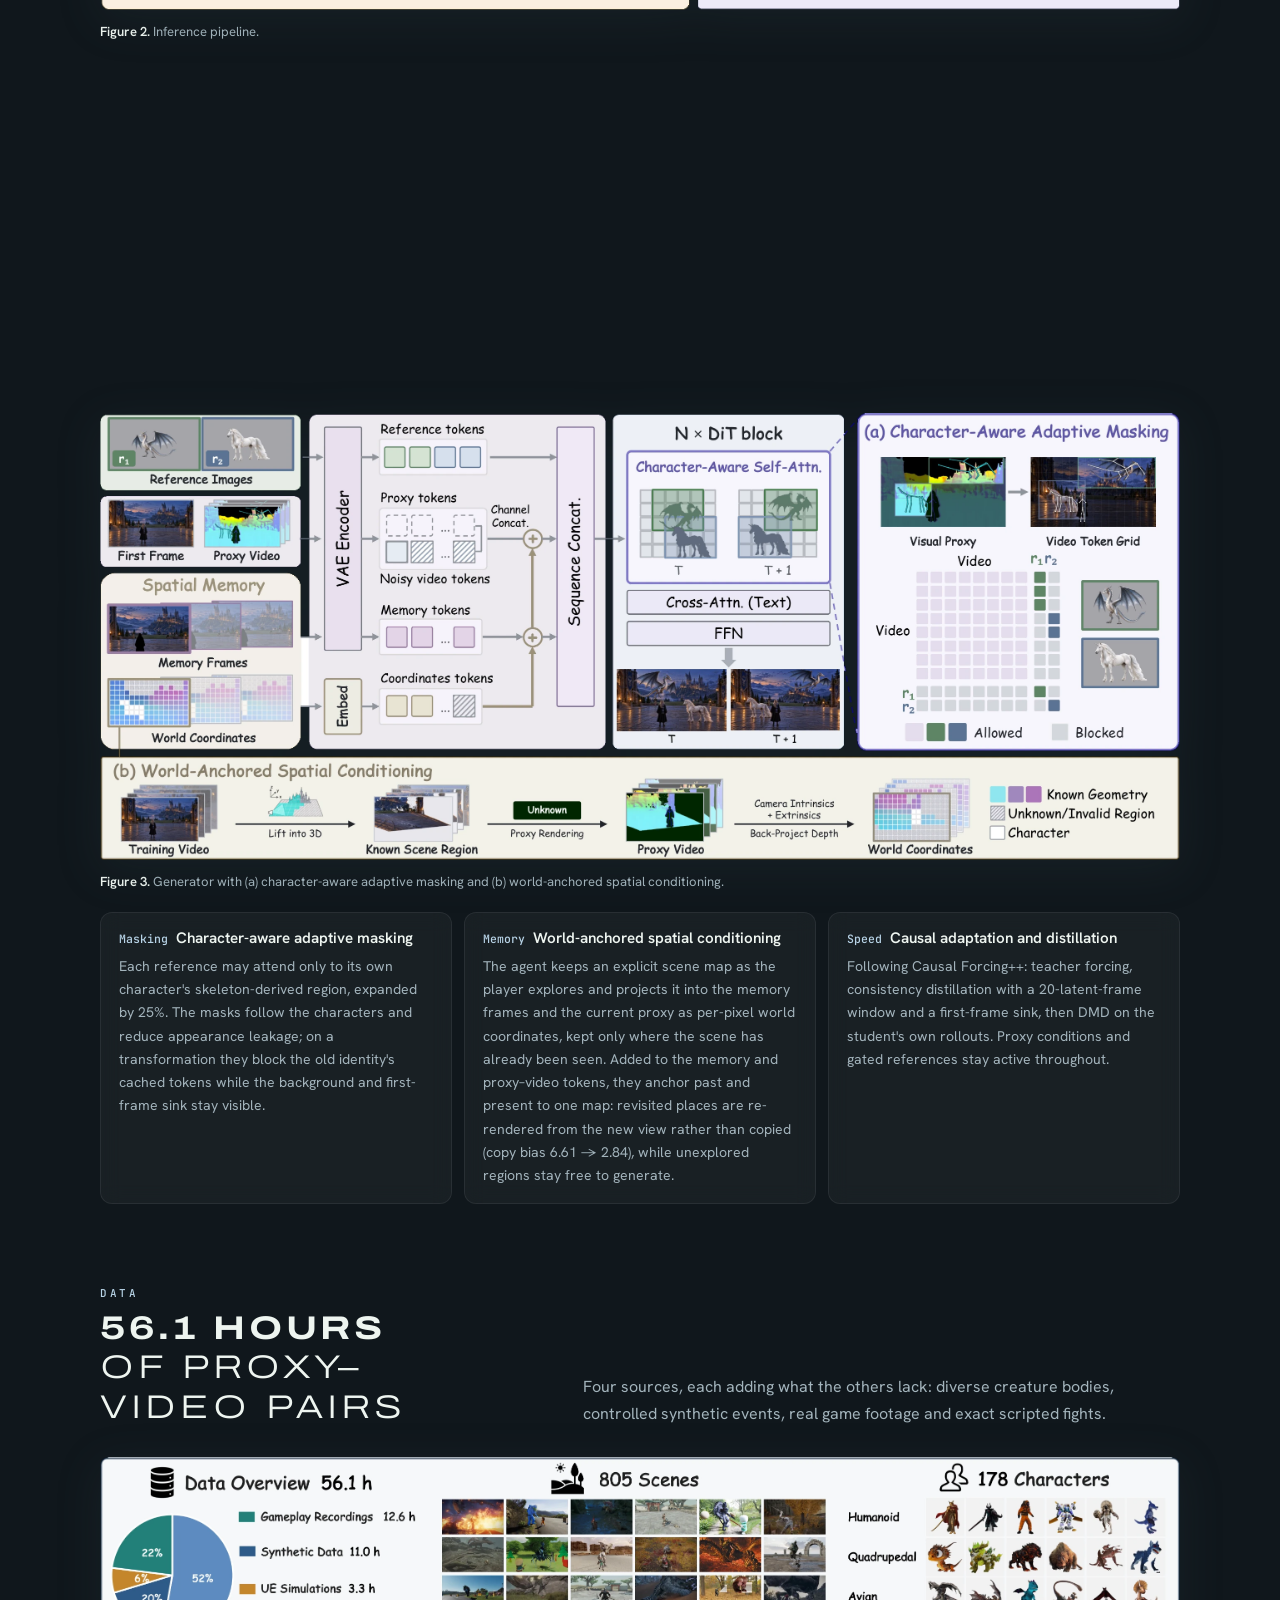
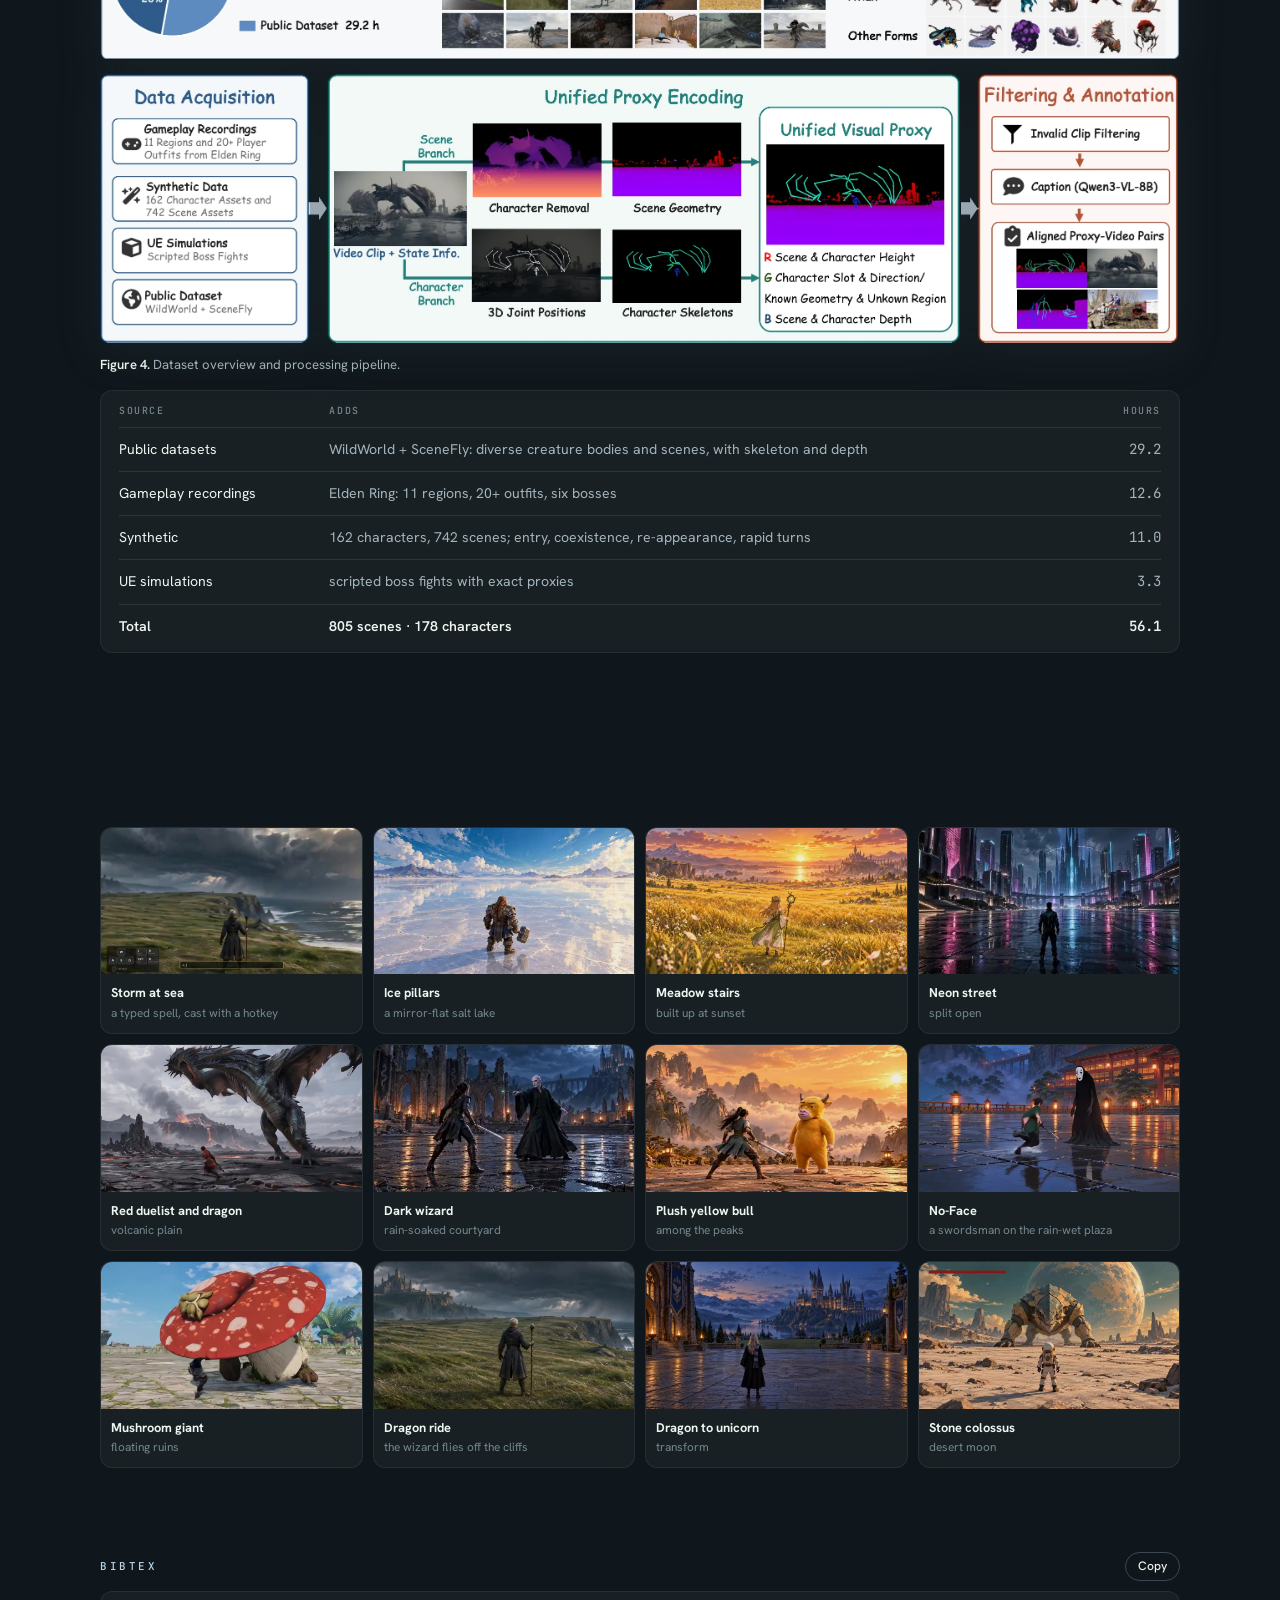
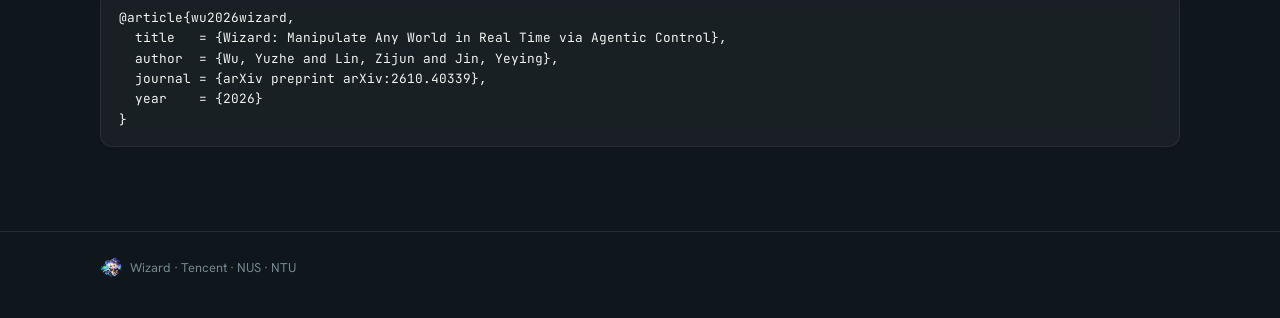
==== commit 3751792b: "Trailer end card: 56.1 h, 805 scenes, 20 FPS; add world-anchored spatial conditioning to method Co-A" ====
--- a/index.html
+++ b/index.html
@@ -236,9 +236,9 @@
 .parts { display: grid; grid-template-columns: repeat(4, minmax(0, 1fr)); gap: 12px; margin-top: 18px; }
 @media (max-width: 1000px) { .parts { grid-template-columns: repeat(2, minmax(0, 1fr)); } }
 @media (max-width: 640px) { .parts { grid-template-columns: minmax(0, 1fr); } }
-.figrow { display: grid; grid-template-columns: minmax(0, 7fr) minmax(0, 5fr); gap: 28px; margin-top: 64px; align-items: center; }
-.figrow .stack { display: grid; gap: 12px; }
-@media (max-width: 860px) { .figrow { grid-template-columns: minmax(0, 1fr); } }
+.figrow { display: grid; grid-template-columns: minmax(0, 1fr); gap: 20px; margin-top: 64px; }
+.figrow .stack { display: grid; grid-template-columns: repeat(3, minmax(0, 1fr)); gap: 12px; }
+@media (max-width: 860px) { .figrow .stack { grid-template-columns: minmax(0, 1fr); } }
 .parts > div, .stack > div { padding: 16px 18px; }
 .parts h3, .stack h3 { font: 600 .95rem/1.3 var(--sans); margin-bottom: 6px; }
 .parts h3 small, .stack h3 small { color: var(--accent); margin-right: 8px; font: 500 .72rem var(--mono); }
@@ -310,7 +310,7 @@
       <a class="btn live" href="https://arxiv.org/html/2610.40339" target="_blank" rel="noopener">arXiv <small>2610.40339</small></a>
       <span class="btn" aria-disabled="true">Code <small>soon</small></span>
     </div>
-    <div class="film"><video id="trailer" src="assets/v/trailer.mp4?v=13c" poster="assets/v/trailer.jpg?v=13c" controls playsinline preload="metadata"></video></div>
+    <div class="film"><video id="trailer" src="assets/v/trailer.mp4?v=14" poster="assets/v/trailer.jpg?v=13c" controls playsinline preload="metadata"></video></div>
   </div>
 </header>
 
@@ -318,7 +318,7 @@
 <section id="overview">
   <div class="wrap">
     <div class="split"><div class="sh"><span class="kicker">Overview</span><h2><b>Change the world</b> as you play.</h2></div>
-    <p class="lead">Game world models can generate interactive video in real time, but a game needs more than walking around: a boss that appears and fights by its own rules, a creature that turns into another, ground that splits or rises on command. <b>Wizard</b> keeps the game state explicit: scene geometry for the world, an articulated skeleton for every character, and rules for the fight. Agents edit that state from one image, a typed instruction or a key press; a causal video model renders it at 24 FPS. Every scene and character on this page is new to the model.</p></div>
+    <p class="lead">Game world models can generate interactive video in real time, but a game needs more than walking around: a boss that appears and fights by its own rules, a creature that turns into another, ground that splits or rises on command. <b>Wizard</b> keeps the game state explicit: scene geometry for the world, an articulated skeleton for every character, and rules for the fight. Agents edit that state from one image, a typed instruction or a key press; a causal video model renders it at 20 FPS. Every scene and character on this page is new to the model.</p></div>
     <figure style="margin-top:26px"><a class="paper" href="assets/img/fig1.webp?v=2" target="_blank" rel="noopener" title="Open full size"><img src="assets/img/fig1.webp?v=2" alt="Overview: world exploration, character summoning, character transformation and scene manipulation, built on fine-grained control, zero-shot generalization and mechanics-consistent gameplay." loading="lazy"></a>
       <figcaption class="figcap"><b>Figure 1.</b> Four ways to play, built on fine-grained control, zero-shot generalization and mechanics-consistent gameplay.</figcaption></figure>
   </div>
@@ -365,12 +365,13 @@
       <div class="card"><h3><small>(a)</small>Character animation</h3><p>Qwen3-VL infers body structure; SAM2, TripoSG and UniRig give a labelled skeleton. Motions from CombatMotion, WildWorld and Elden Ring are retrieved by body structure and style, then retargeted limb chain by limb chain.</p></div>
       <div class="card"><h3><small>(b)</small>Scene manipulation</h3><p>MoGe-2 recovers geometry and camera. An OpenGL renderer draws the proxy, and Qwen3-VL-8B turns instructions into programs over geometric operators, from raising a platform to turning the world upside down.</p></div>
       <div class="card"><h3><small>(c)</small>State-aware combat</h3><p>The state tracks positions, poses, health, action phases and cooldowns. A planner simulates candidate attacks; a rule-based controller resolves hits, damage, reactions and knock-outs.</p></div>
-      <div class="card"><h3><small>(d)</small>Real-time generation</h3><p>Wan2.2-TI2V-5B renders the proxies conditioned on the first frame, one reference per character and the retained history, at 24 FPS with two denoising steps.</p></div>
+      <div class="card"><h3><small>(d)</small>Real-time generation with spatial memory</h3><p>Wan2.2-TI2V-5B renders the proxies conditioned on the scene image, one reference per character and up to three retrieved memory frames, at 20 FPS with two denoising steps. MapAnything lifts each generated chunk into a persistent 3D world cache.</p></div>
     </div>
     <div class="figrow">
-    <figure><a class="paper" href="assets/img/fig4.webp?v=3" target="_blank" rel="noopener" title="Open full size"><img src="assets/img/fig4.webp?v=3" alt="Video generator architecture and character-aware adaptive masking." loading="lazy"></a><figcaption class="figcap"><b>Figure 3.</b> Generator and character-aware masking.</figcaption></figure>
+    <figure><a class="paper" href="assets/img/fig4.webp?v=3" target="_blank" rel="noopener" title="Open full size"><img src="assets/img/fig4.webp?v=3" alt="Video generator architecture and character-aware adaptive masking." loading="lazy"></a><figcaption class="figcap"><b>Figure 3.</b> Generator with (a) character-aware adaptive masking and (b) world-anchored spatial conditioning.</figcaption></figure>
     <div class="stack">
       <div class="card"><h3><small>Masking</small>Character-aware adaptive masking</h3><p>Each reference may attend only to its own character's skeleton-derived region, expanded by 25%. The masks follow the characters and reduce appearance leakage; on a transformation they block the old identity's cached tokens while the background and first-frame sink stay visible.</p></div>
+      <div class="card"><h3><small>Memory</small>World-anchored spatial conditioning</h3><p>The agent keeps an explicit scene map as the player explores and projects it into the memory frames and the current proxy as per-pixel world coordinates, kept only where the scene has already been seen. Added to the memory and proxy–video tokens, they anchor past and present to one map: revisited places are re-rendered from the new view rather than copied (copy bias 6.61 → 2.84), while unexplored regions stay free to generate.</p></div>
       <div class="card"><h3><small>Speed</small>Causal adaptation and distillation</h3><p>Following Causal Forcing++: teacher forcing, consistency distillation with a 20-latent-frame window and a first-frame sink, then DMD on the student's own rollouts. Proxy conditions and gated references stay active throughout.</p></div>
     </div>
     </div>
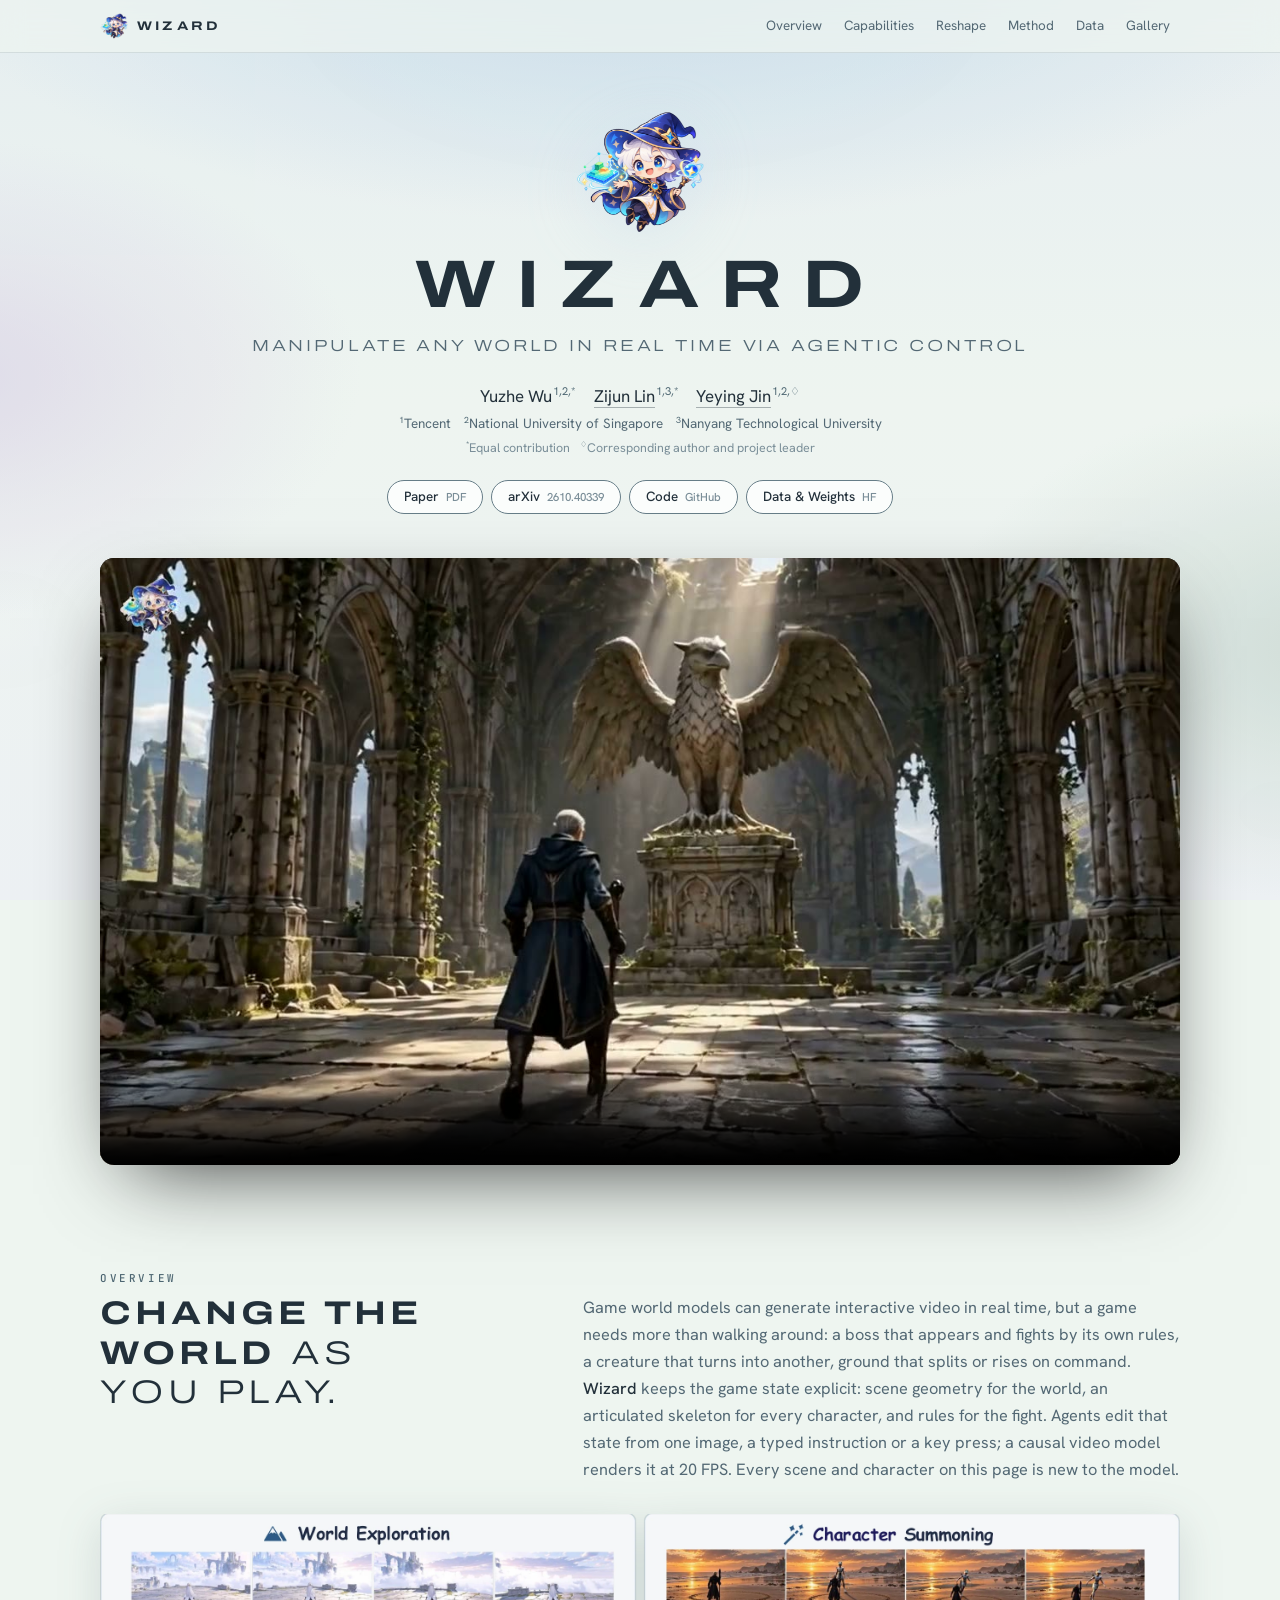
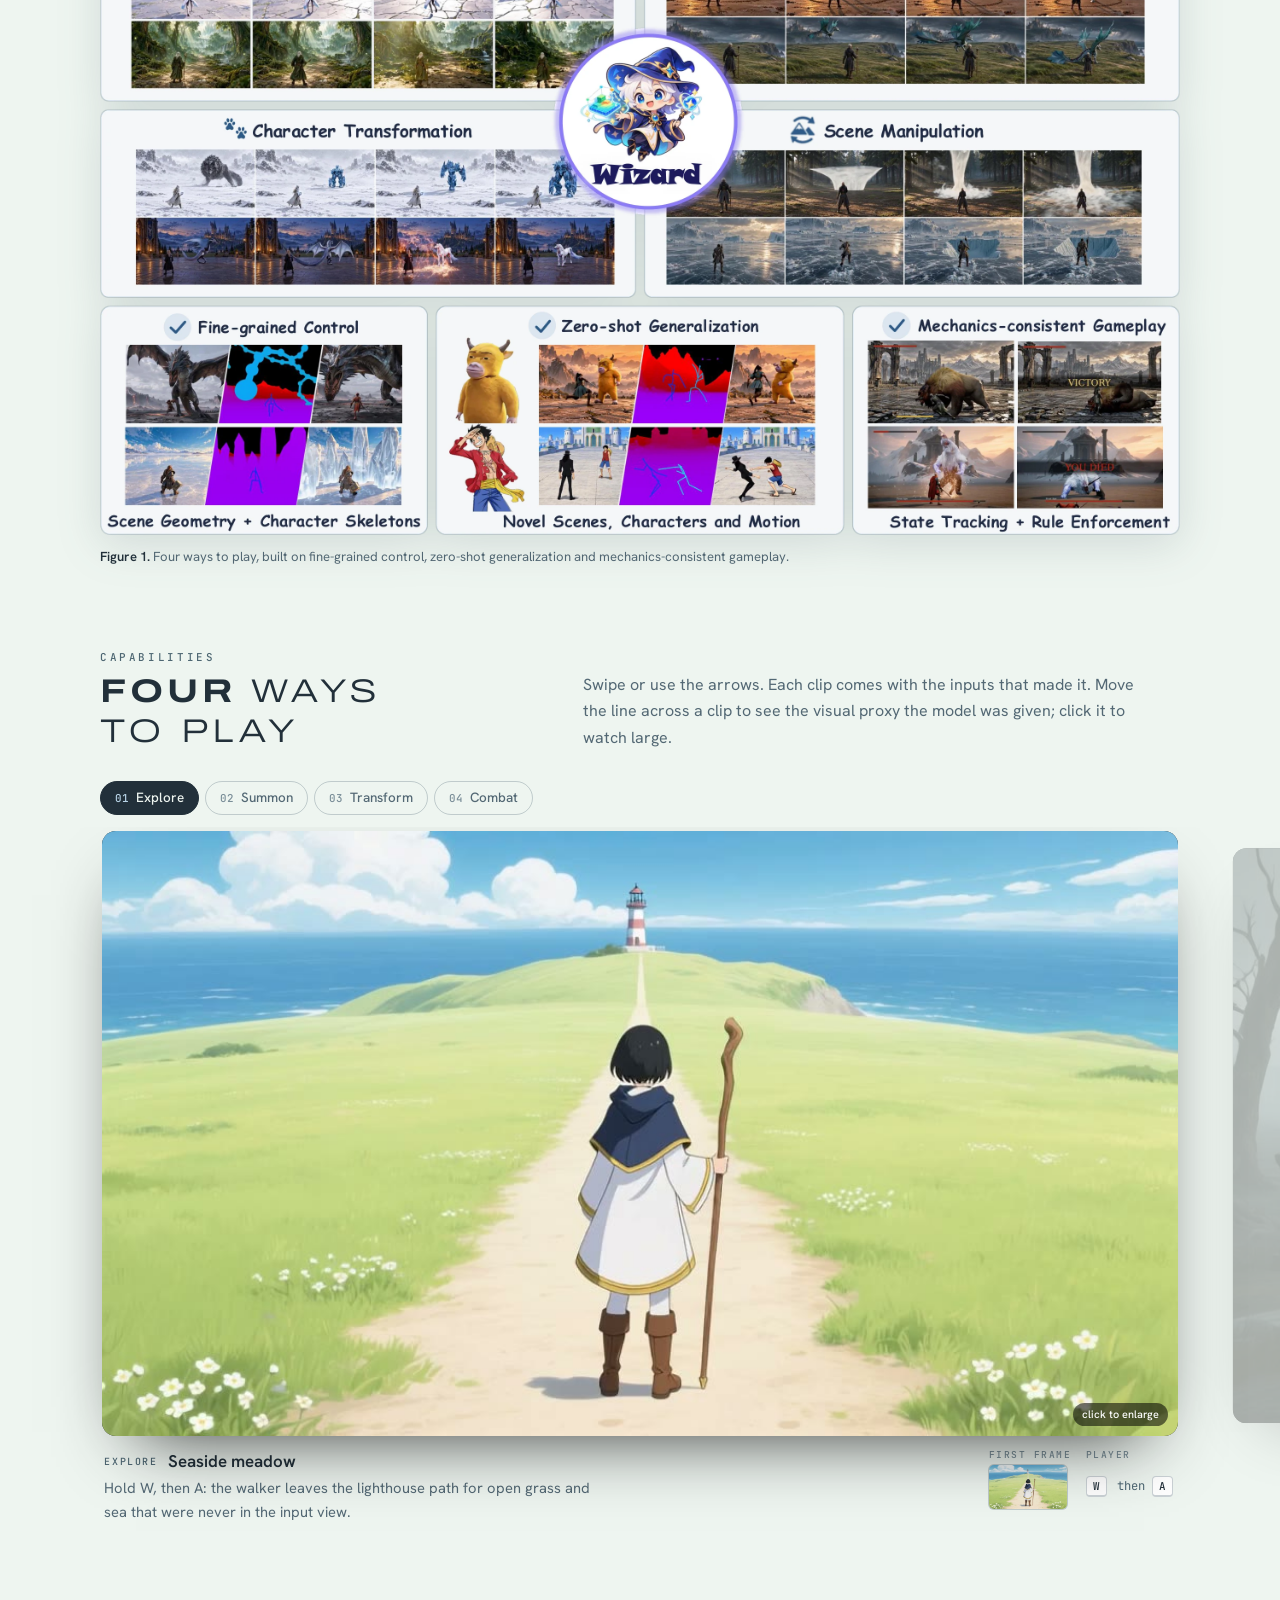
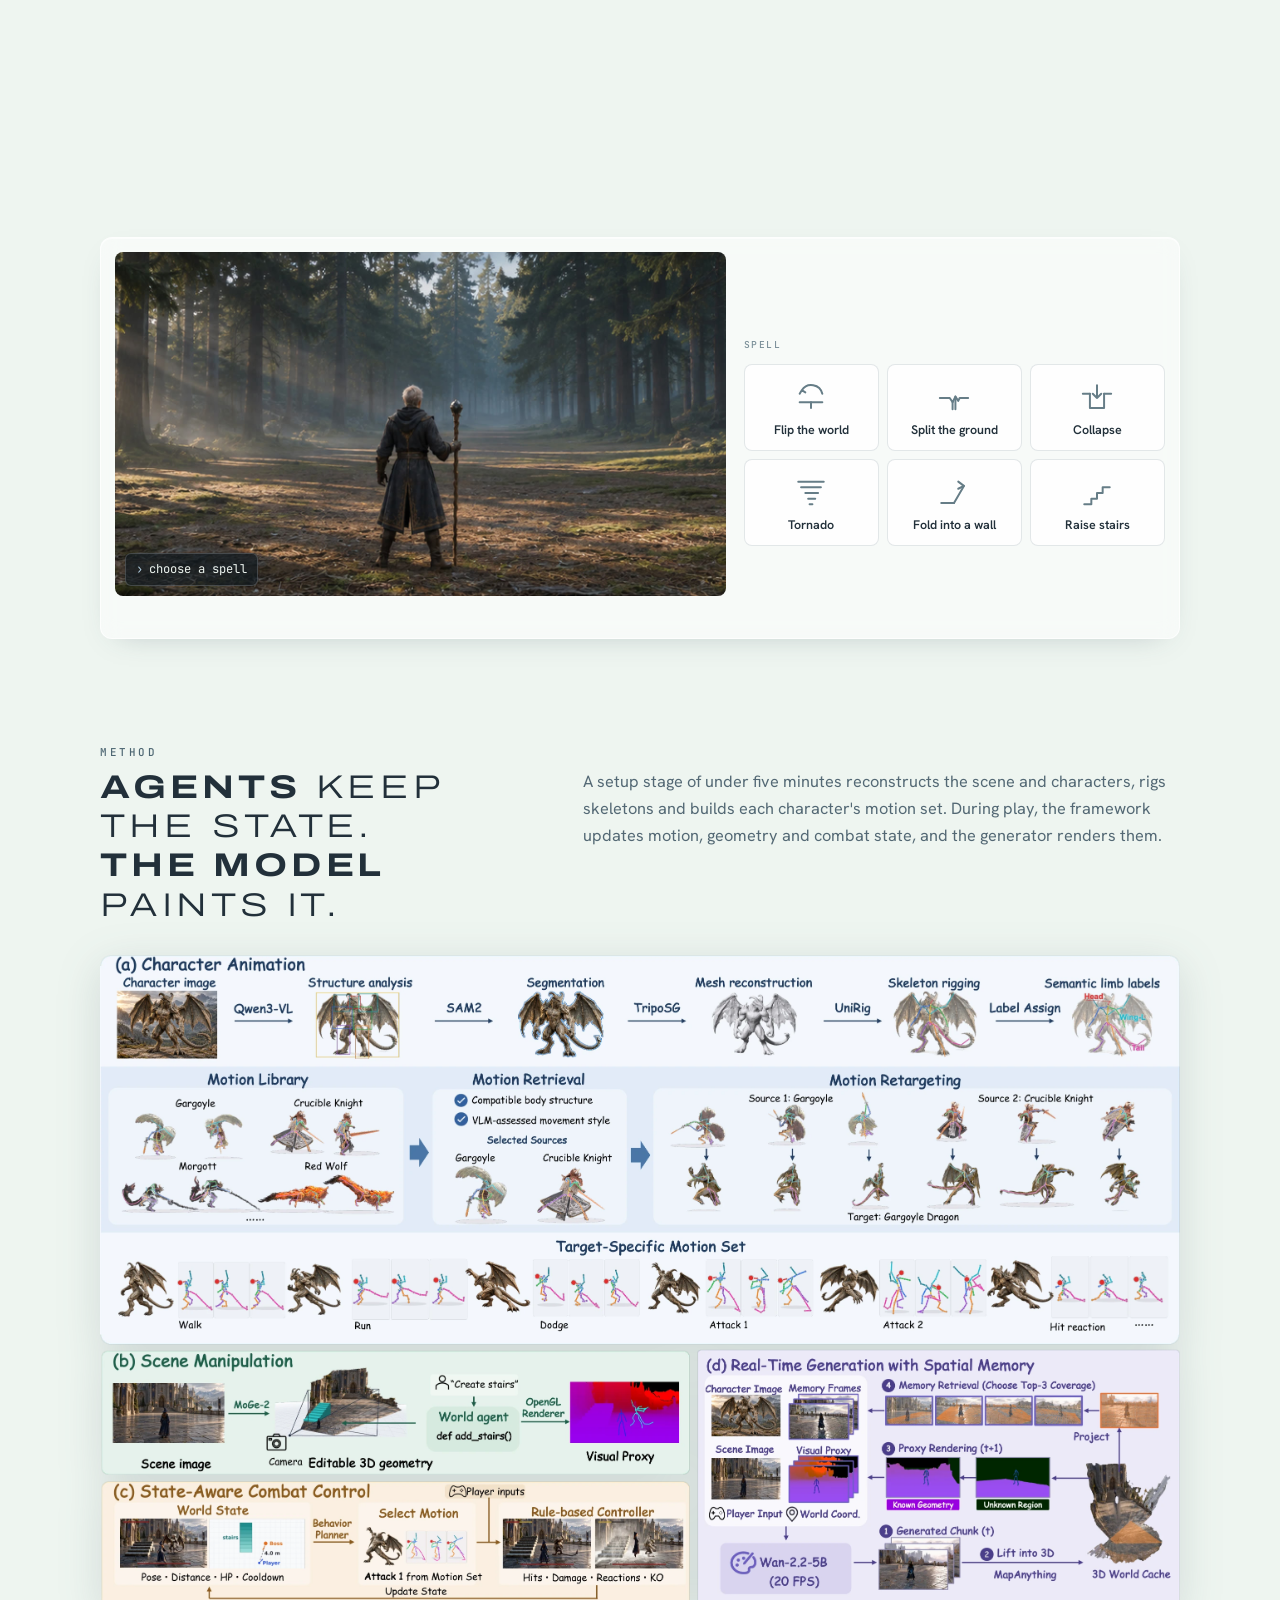
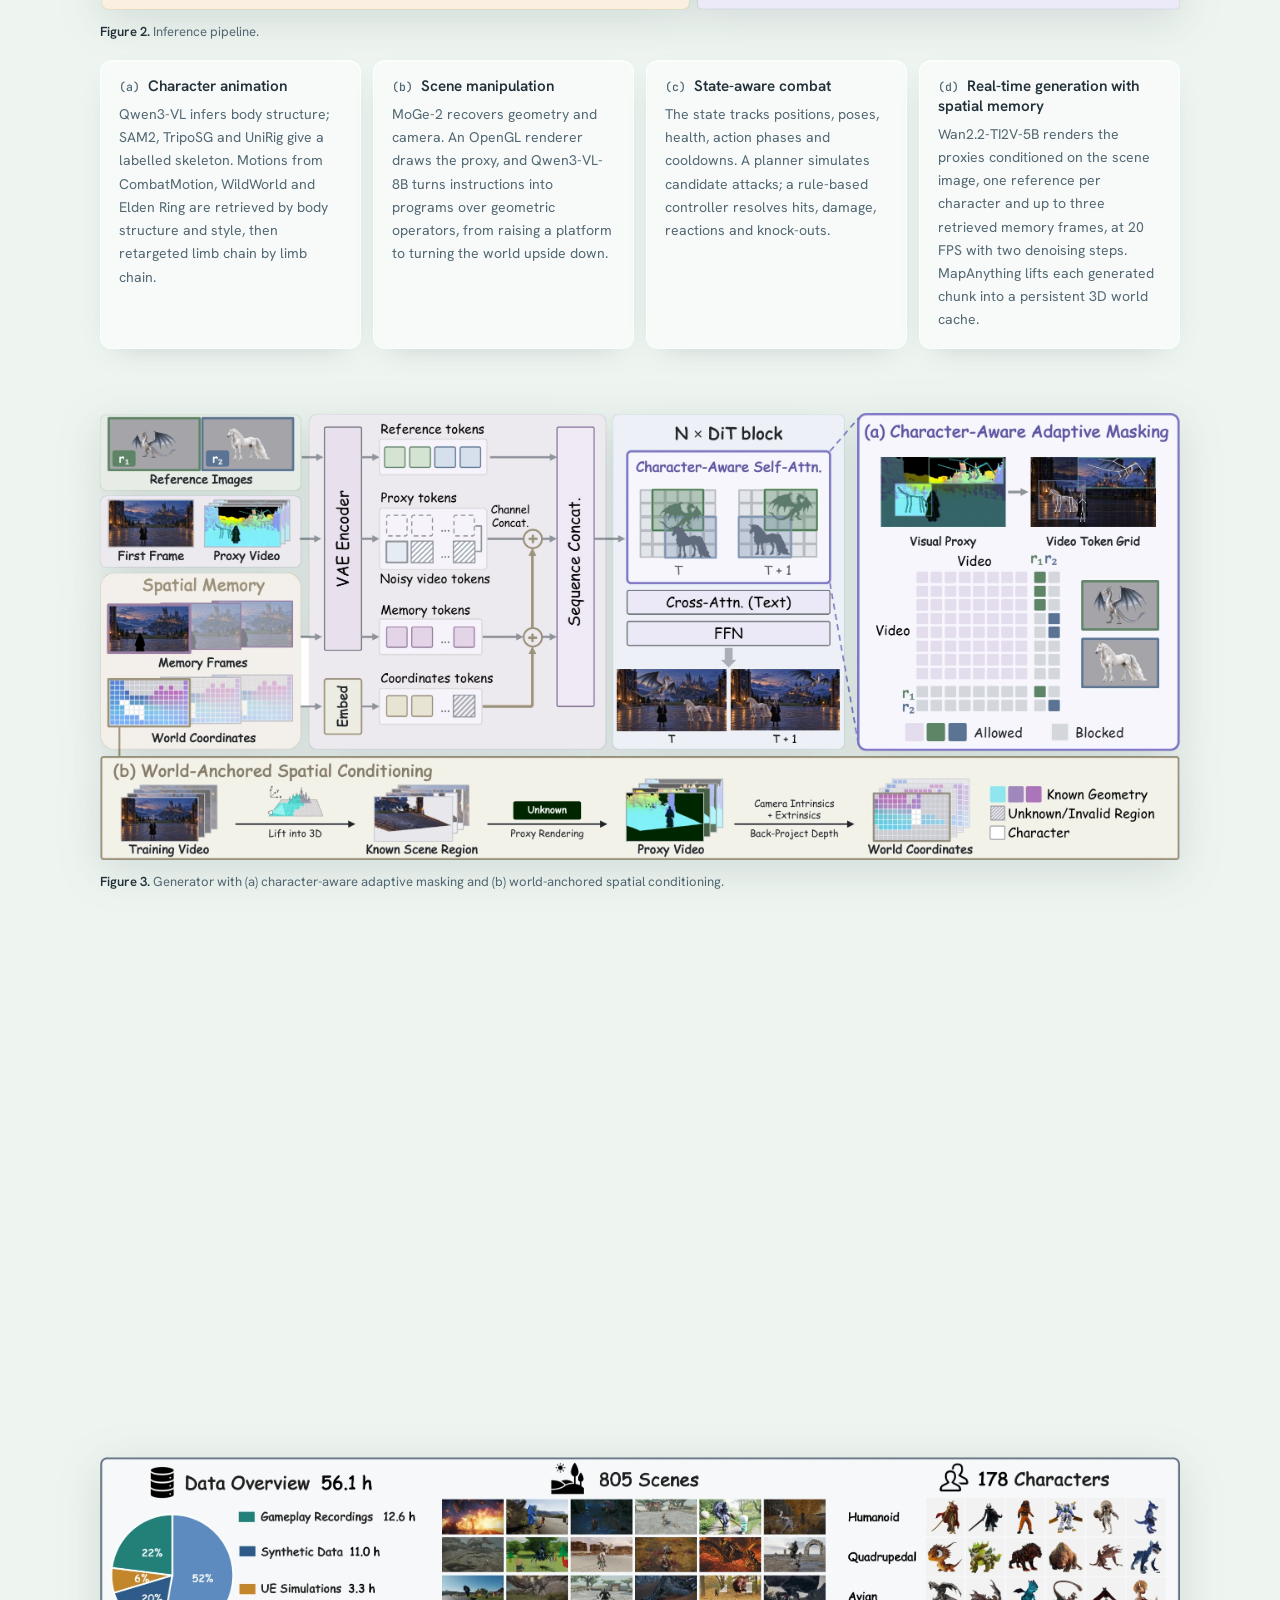
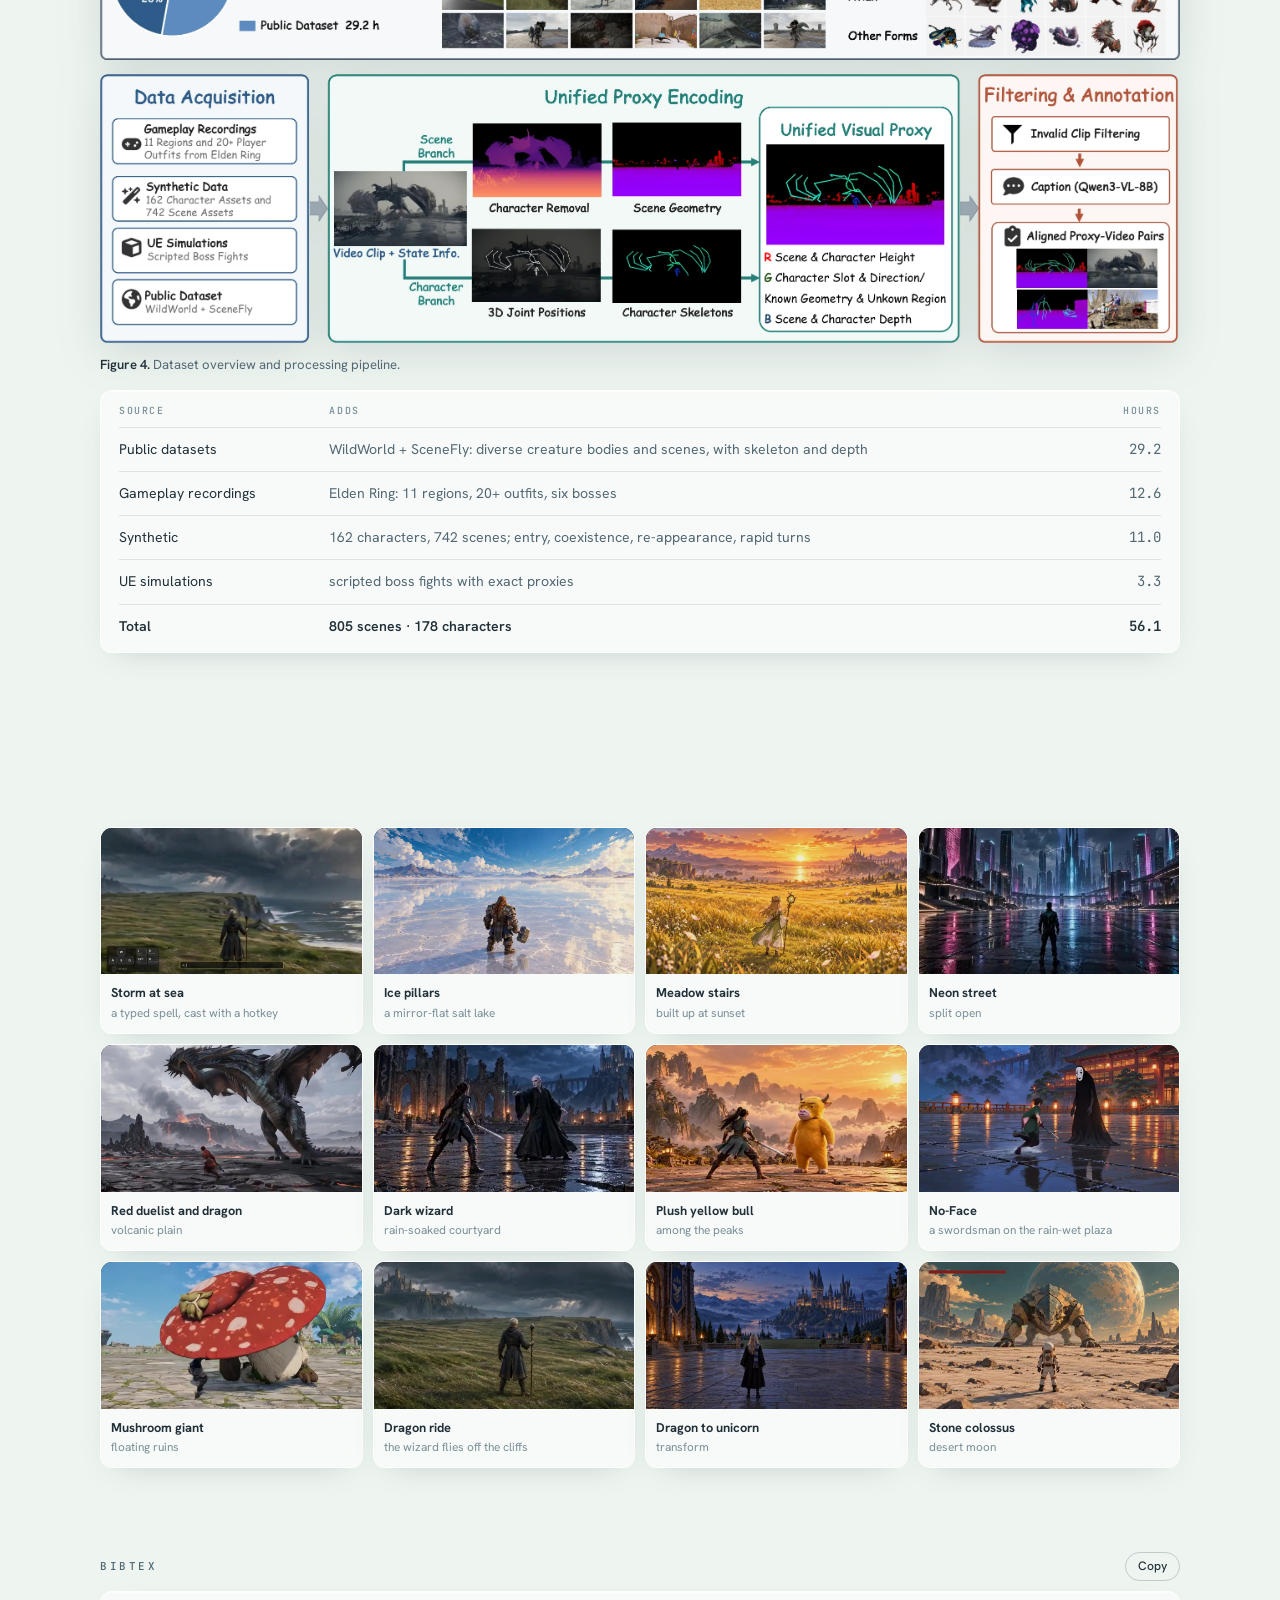
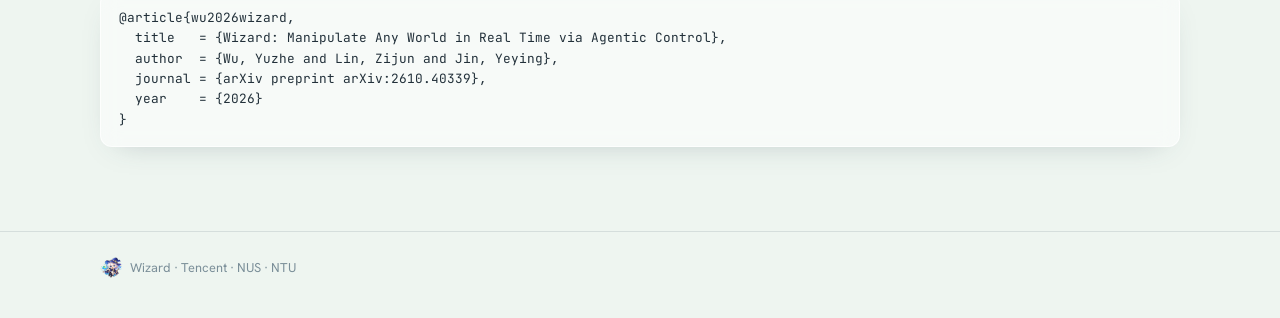
==== commit 0d2a1bfa: "Add training and inference code, README and licence; Code and Data buttons go live Co-Authored-By: C" ====
--- a/index.html
+++ b/index.html
@@ -308,7 +308,8 @@
     <div class="btns">
       <a class="btn live" href="https://arxiv.org/pdf/2610.40339" target="_blank" rel="noopener">Paper <small>PDF</small></a>
       <a class="btn live" href="https://arxiv.org/html/2610.40339" target="_blank" rel="noopener">arXiv <small>2610.40339</small></a>
-      <span class="btn" aria-disabled="true">Code <small>soon</small></span>
+      <a class="btn live" href="https://github.com/wyzardWu/wizard/tree/main/code" target="_blank" rel="noopener">Code <small>GitHub</small></a>
+      <a class="btn live" href="https://huggingface.co/datasets/yuzhewu207/wizard" target="_blank" rel="noopener">Data &amp; Weights <small>HF</small></a>
     </div>
     <div class="film"><video id="trailer" src="assets/v/trailer.mp4?v=14" poster="assets/v/trailer.jpg?v=13c" controls playsinline preload="metadata"></video></div>
   </div>
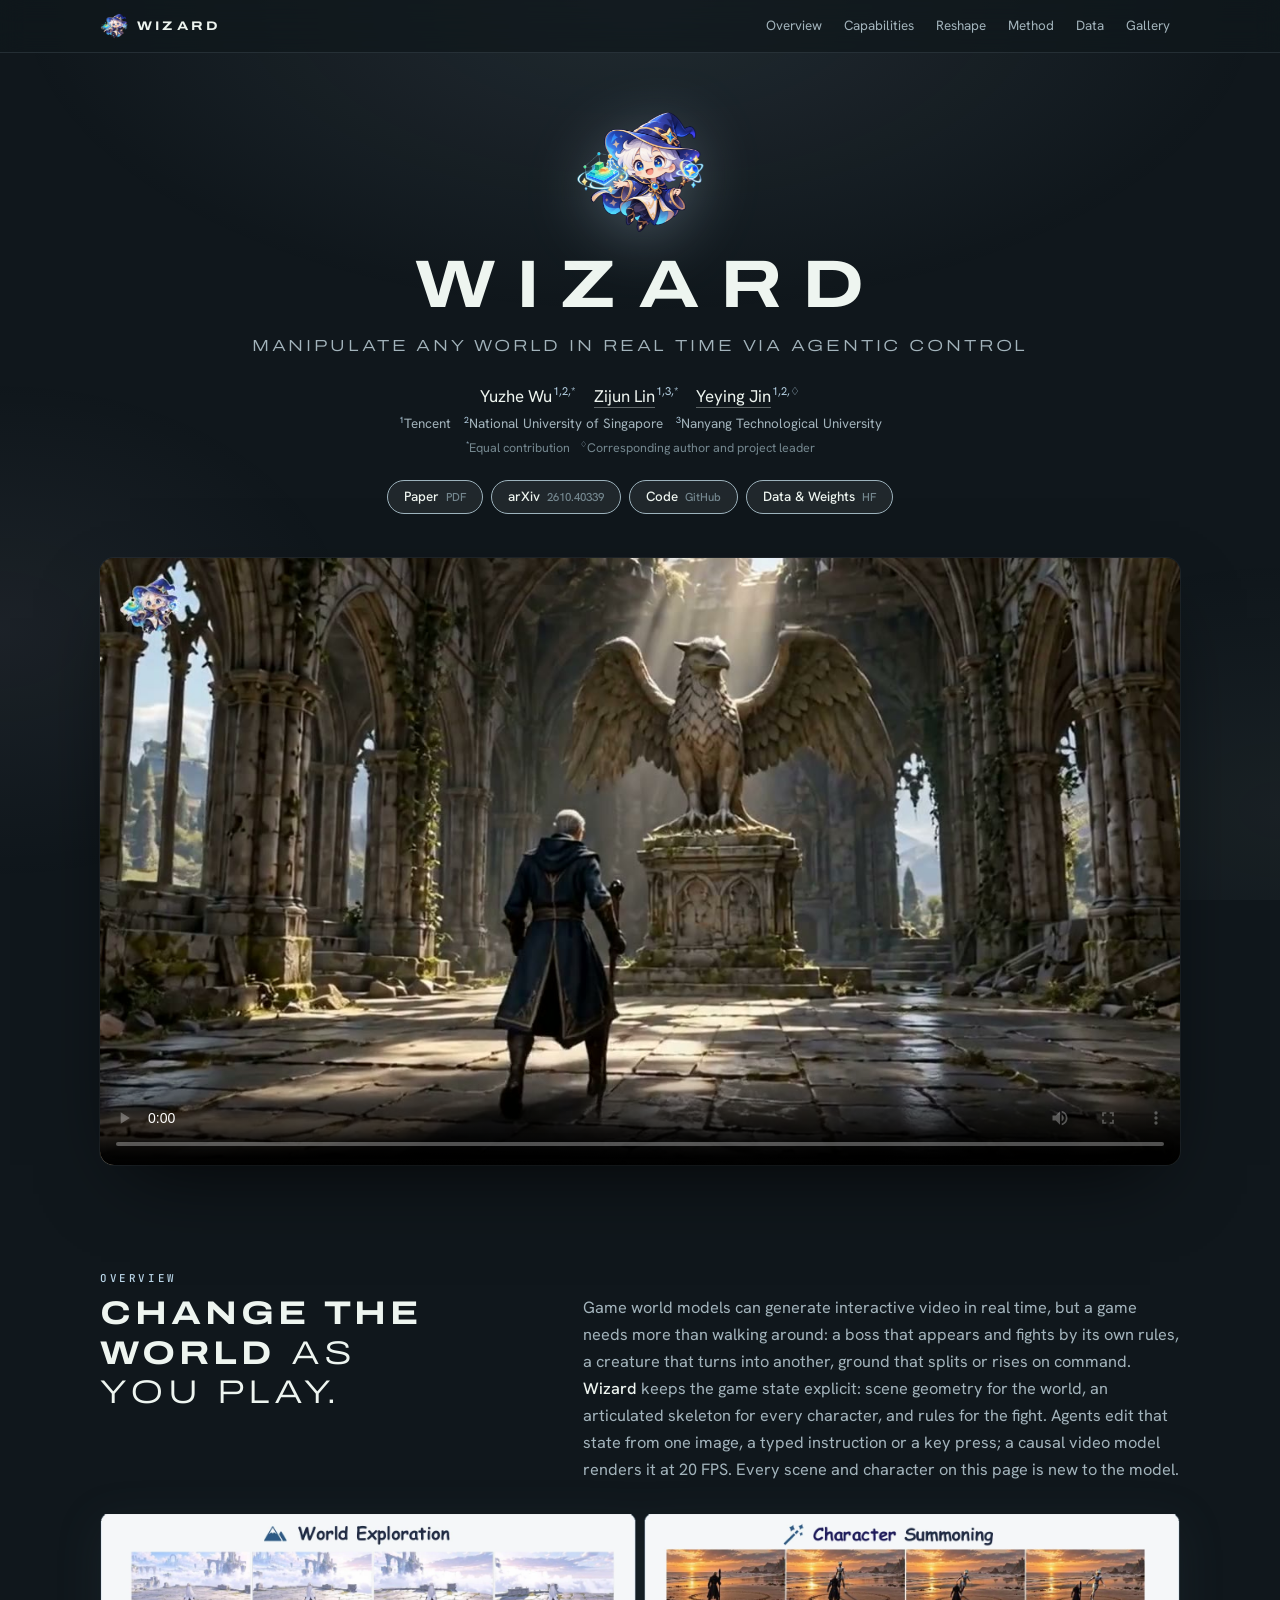
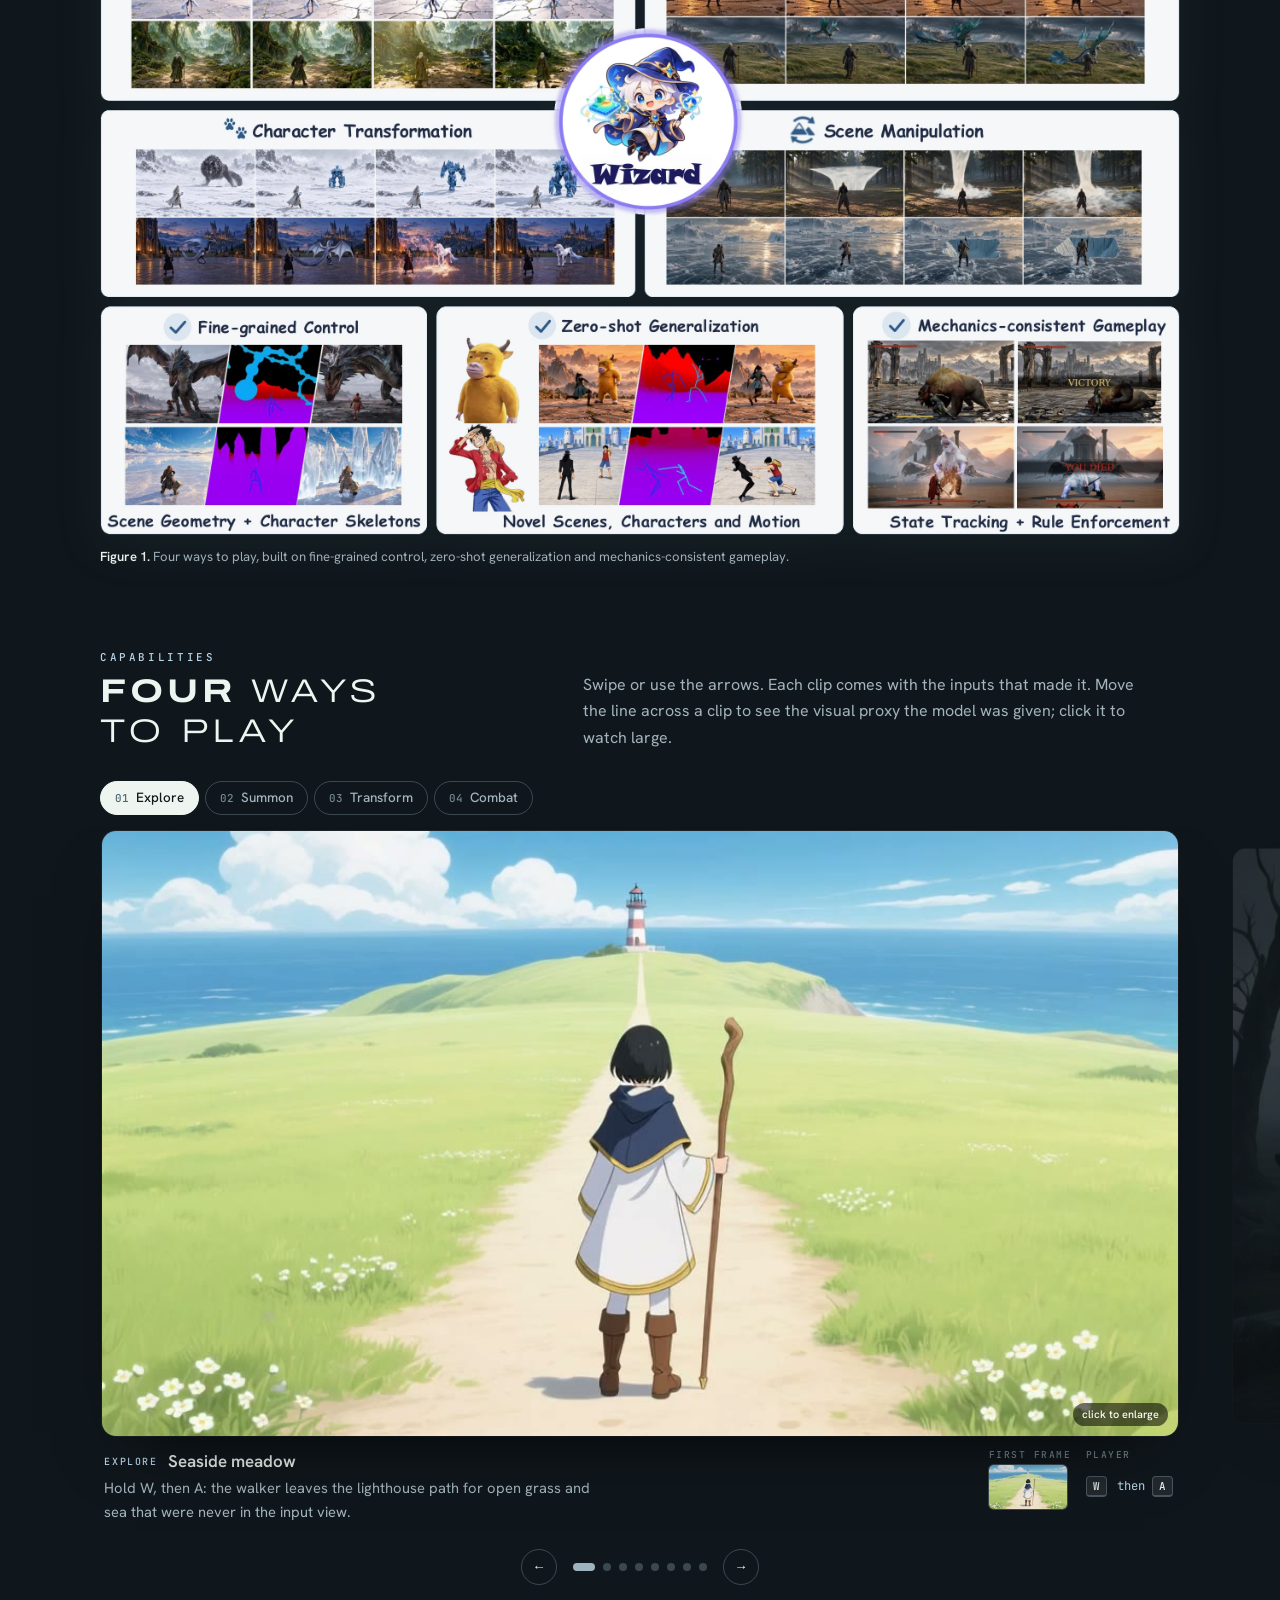
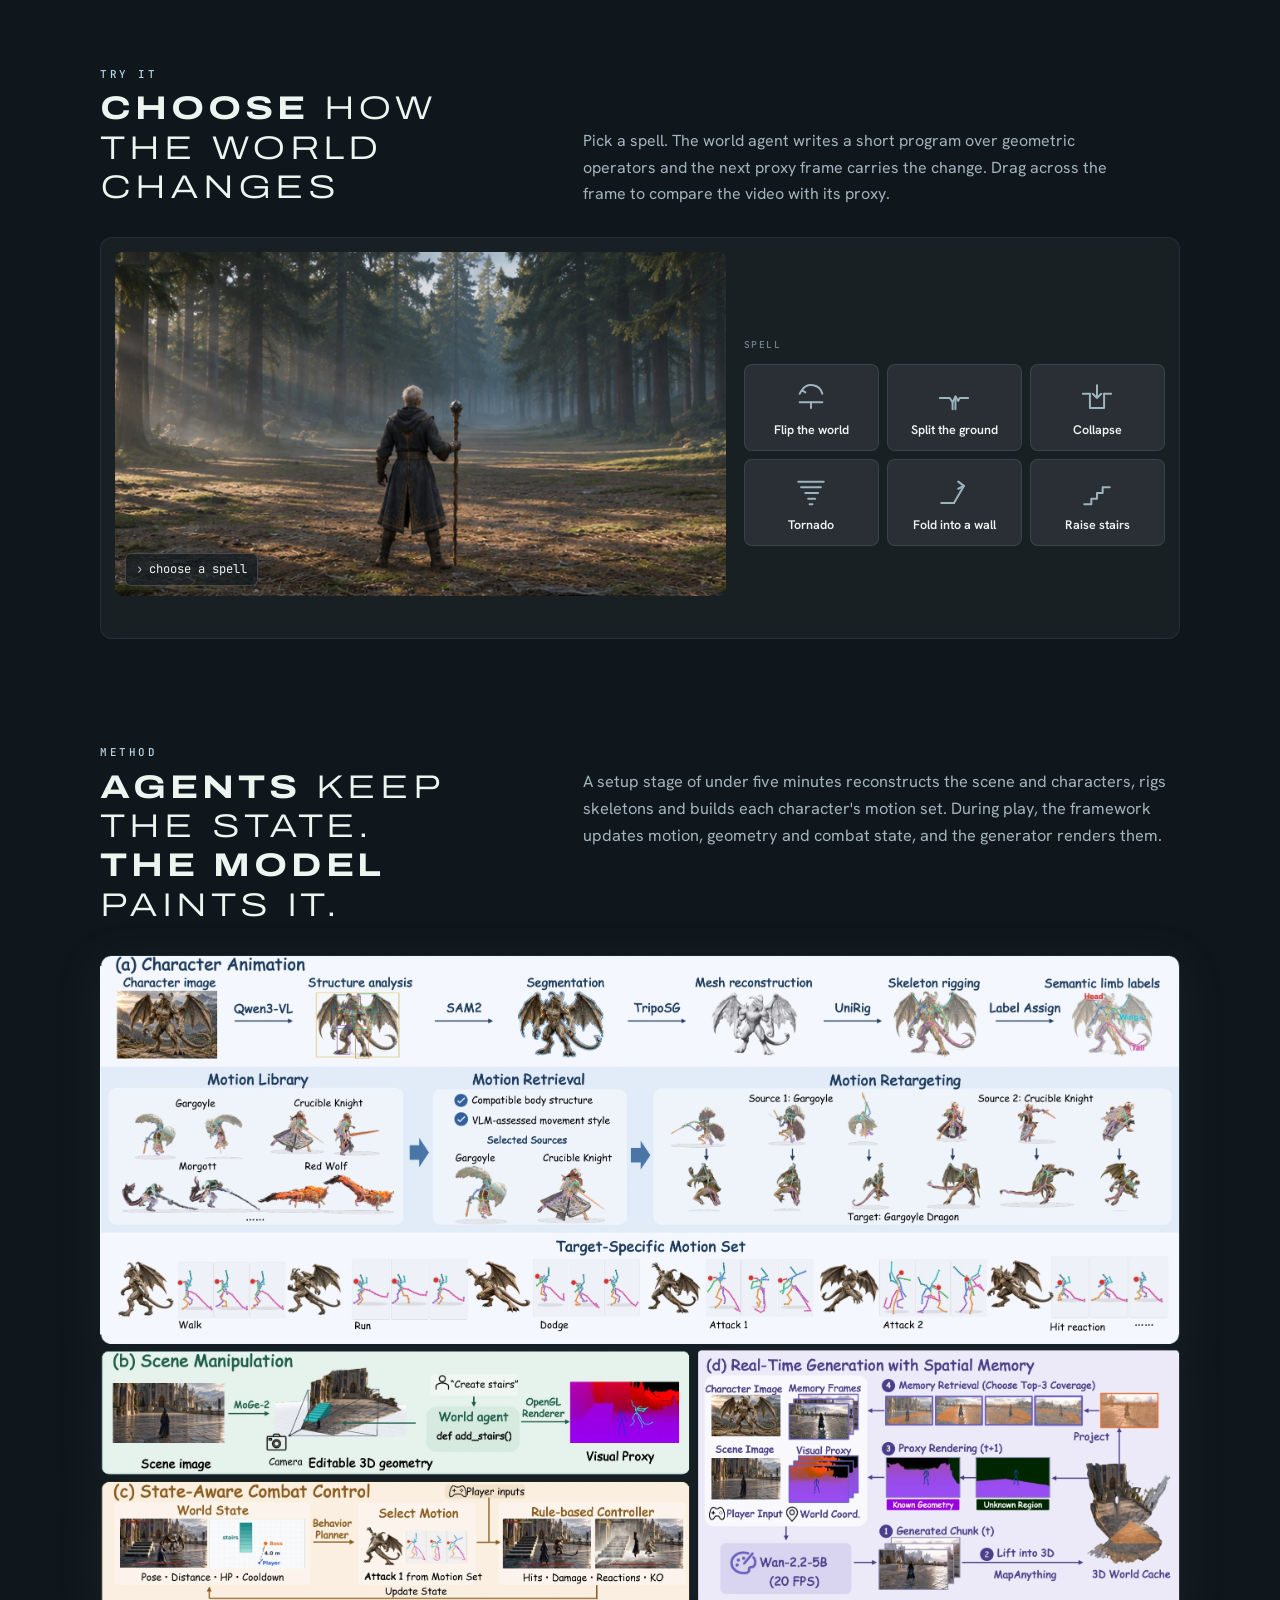
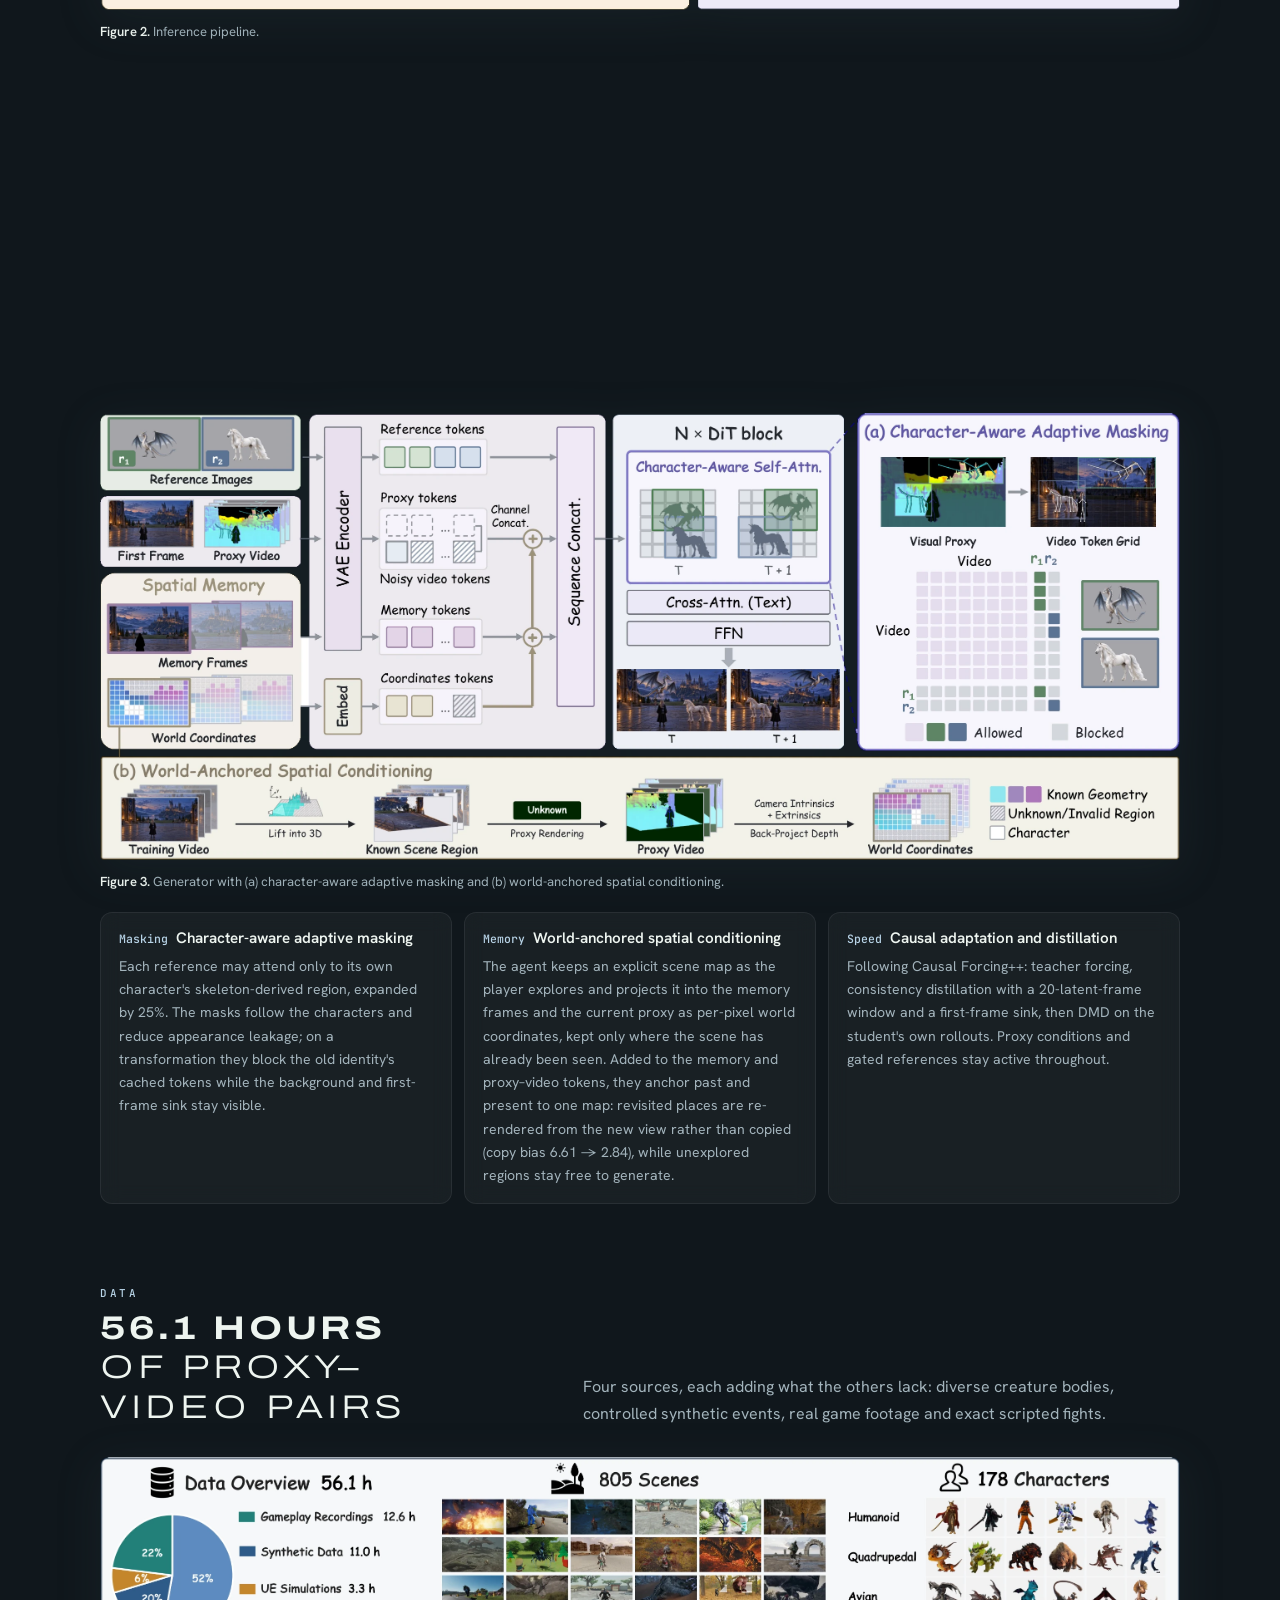
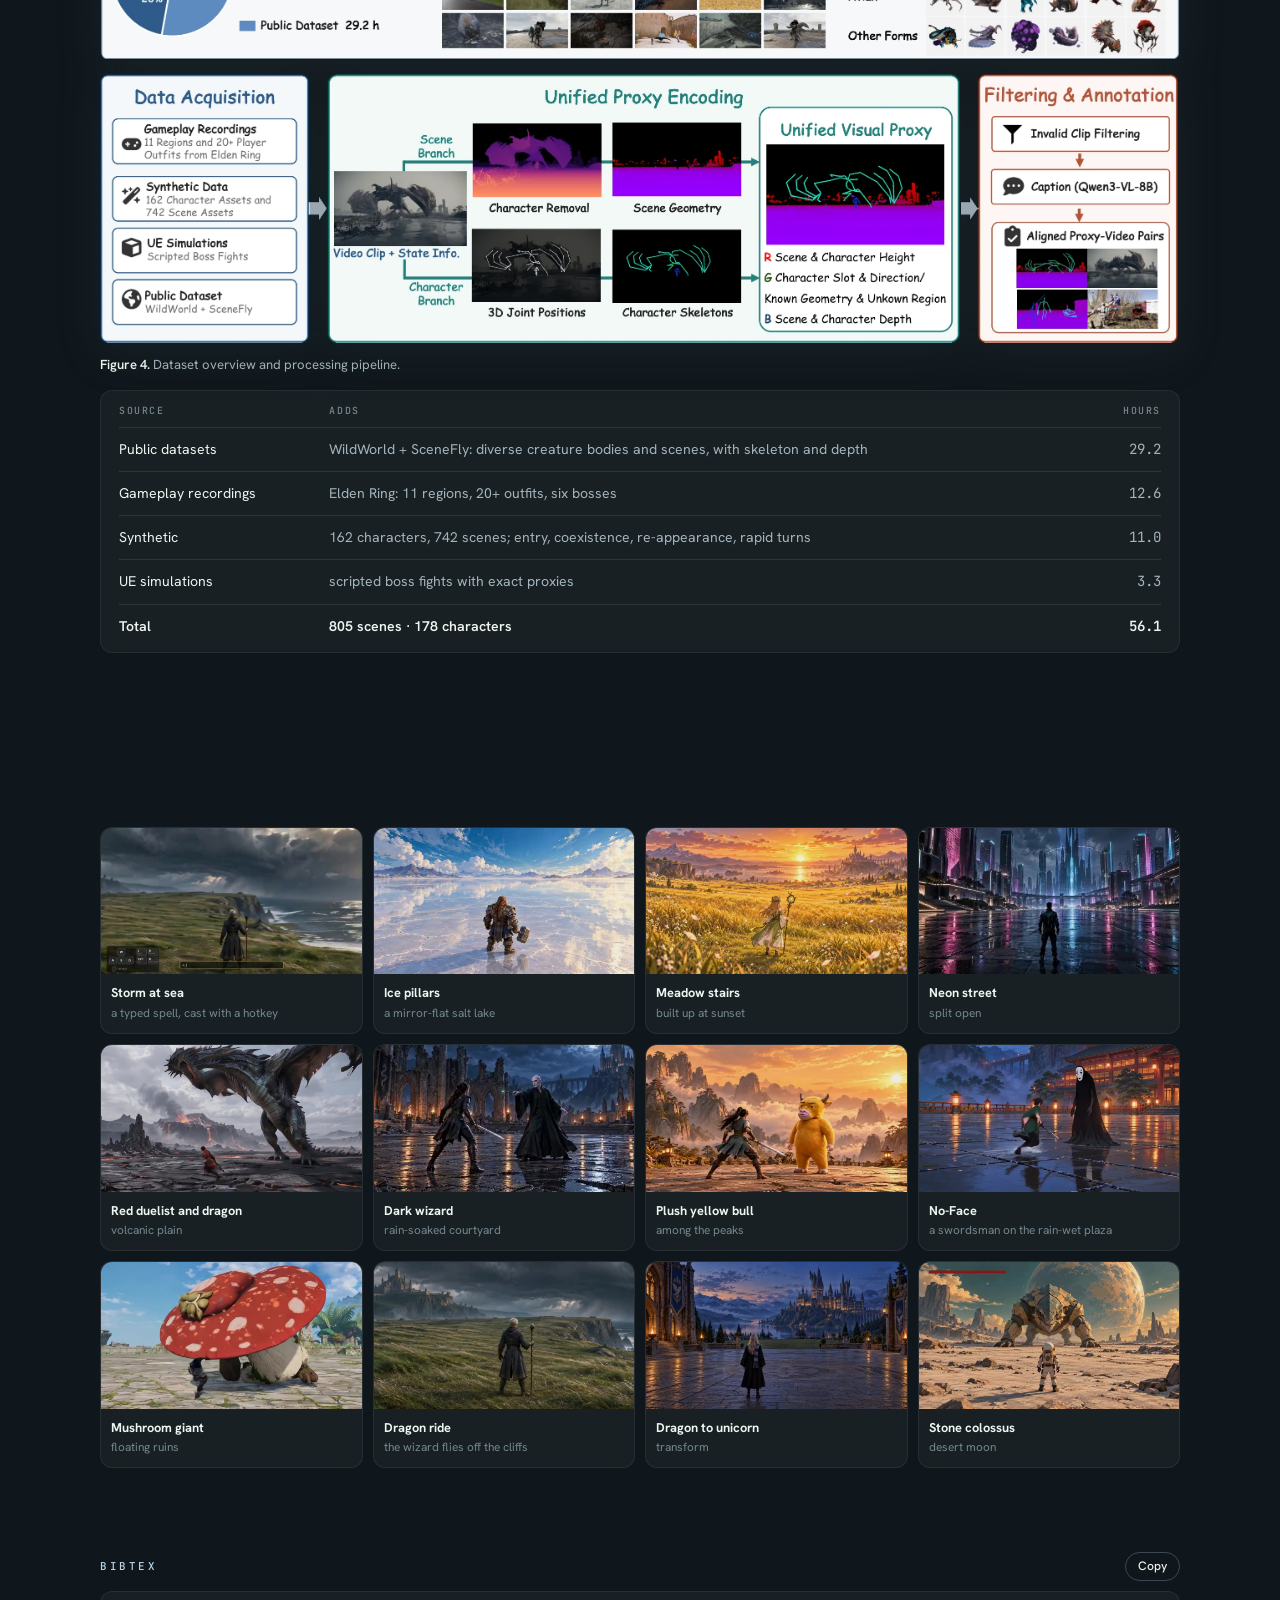
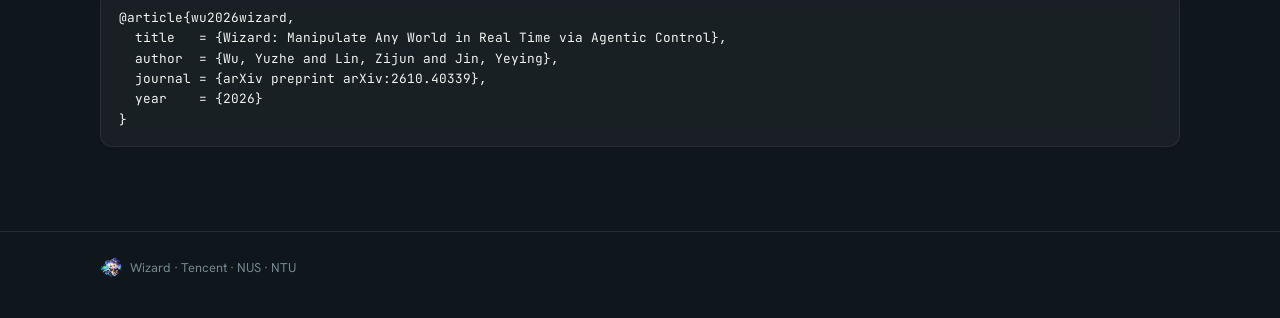
==== commit 7aa4c0f1: "Code lives in wyzardWu/wizard27-clean: Code button and README point there Co-Authored-By: Claude Opu" ====
--- a/index.html
+++ b/index.html
@@ -308,7 +308,7 @@
     <div class="btns">
       <a class="btn live" href="https://arxiv.org/pdf/2610.40339" target="_blank" rel="noopener">Paper <small>PDF</small></a>
       <a class="btn live" href="https://arxiv.org/html/2610.40339" target="_blank" rel="noopener">arXiv <small>2610.40339</small></a>
-      <a class="btn live" href="https://github.com/wyzardWu/wizard/tree/main/code" target="_blank" rel="noopener">Code <small>GitHub</small></a>
+      <a class="btn live" href="https://github.com/wyzardWu/wizard27-clean" target="_blank" rel="noopener">Code <small>GitHub</small></a>
       <a class="btn live" href="https://huggingface.co/datasets/yuzhewu207/wizard" target="_blank" rel="noopener">Data &amp; Weights <small>HF</small></a>
     </div>
     <div class="film"><video id="trailer" src="assets/v/trailer.mp4?v=14" poster="assets/v/trailer.jpg?v=13c" controls playsinline preload="metadata"></video></div>
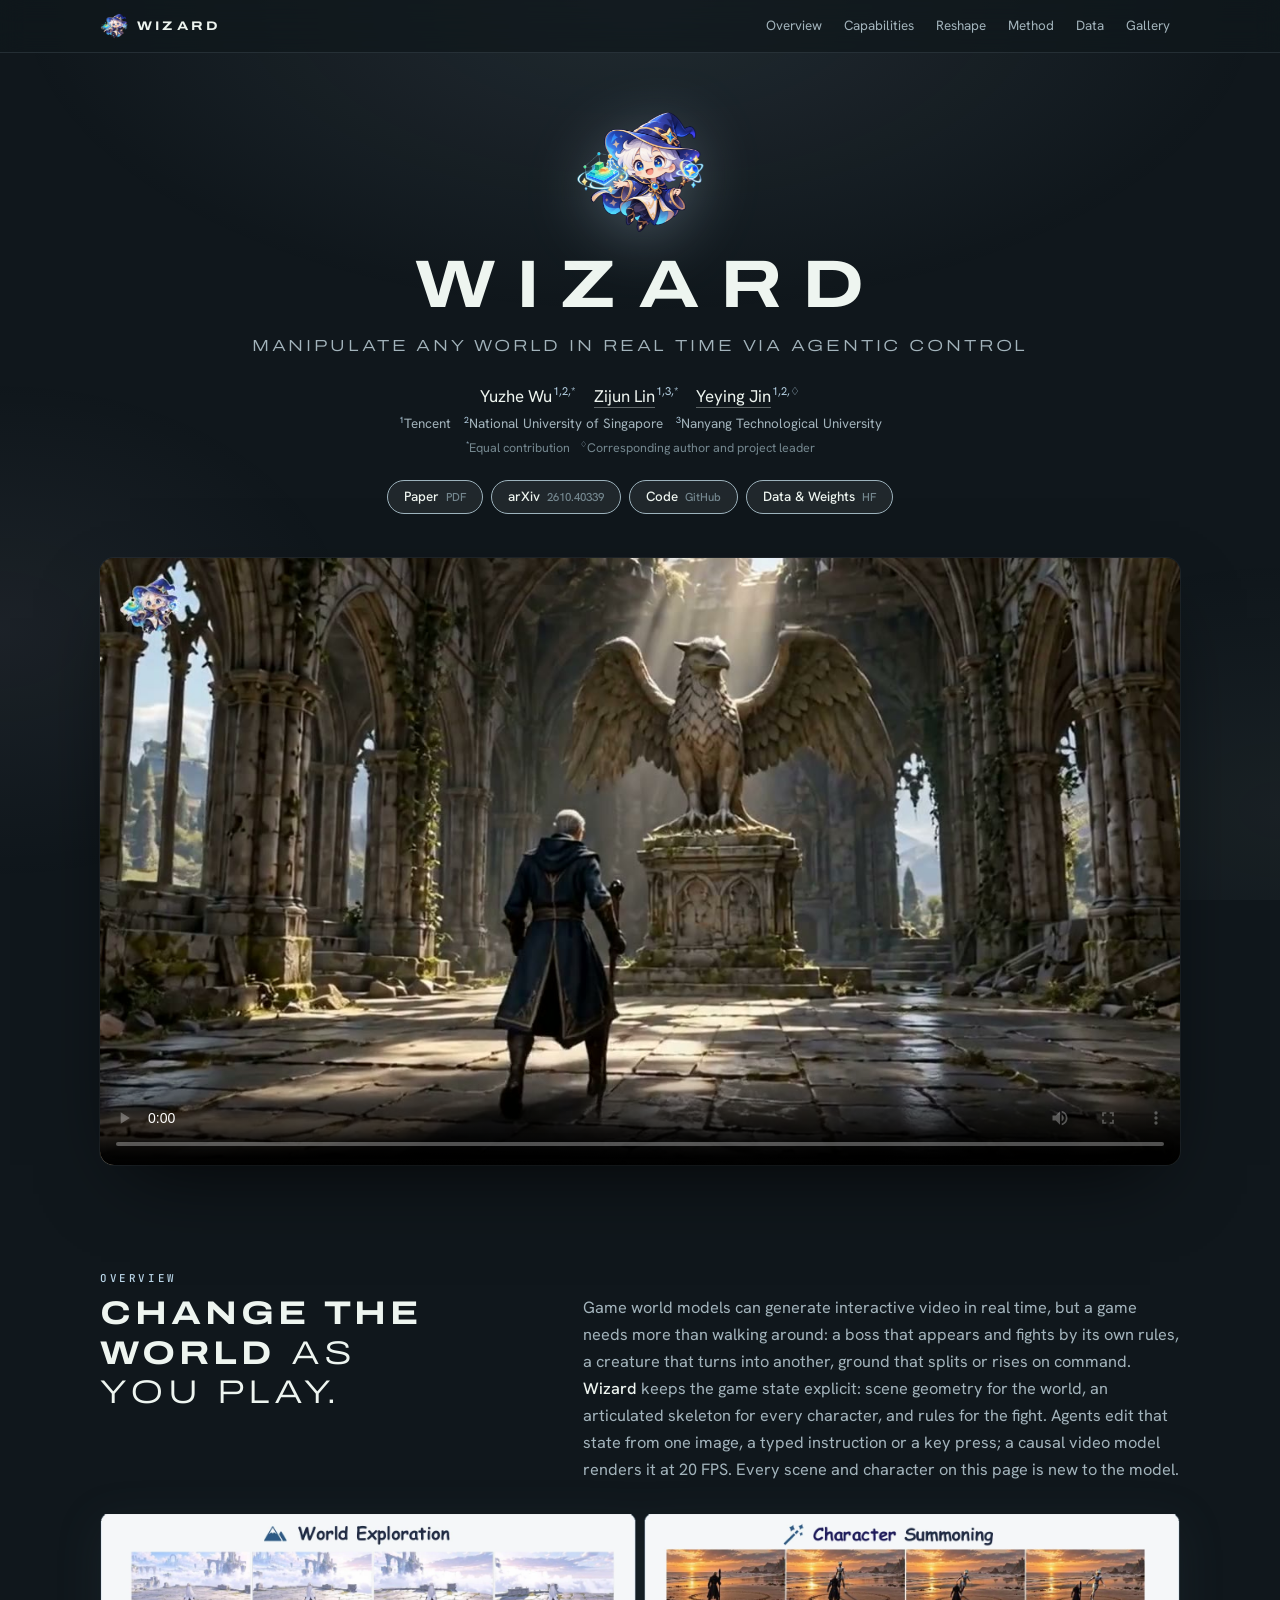
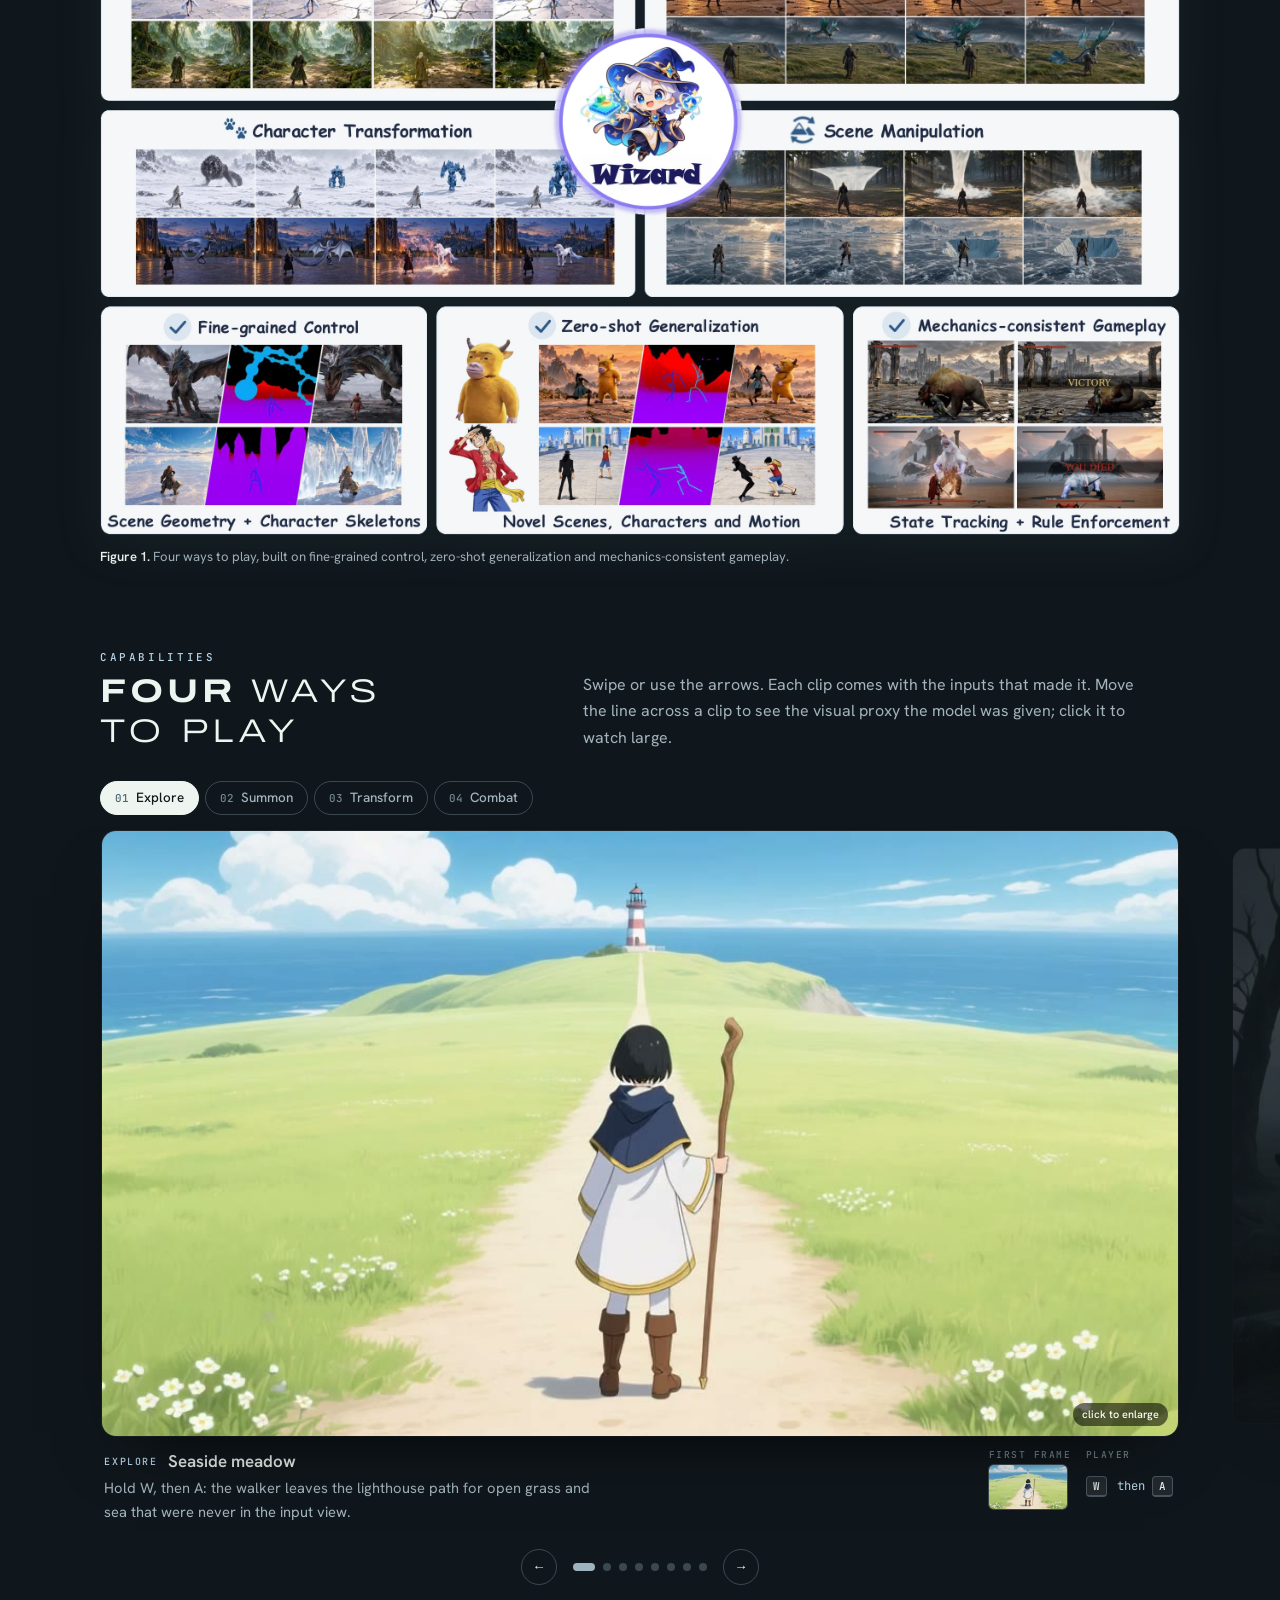
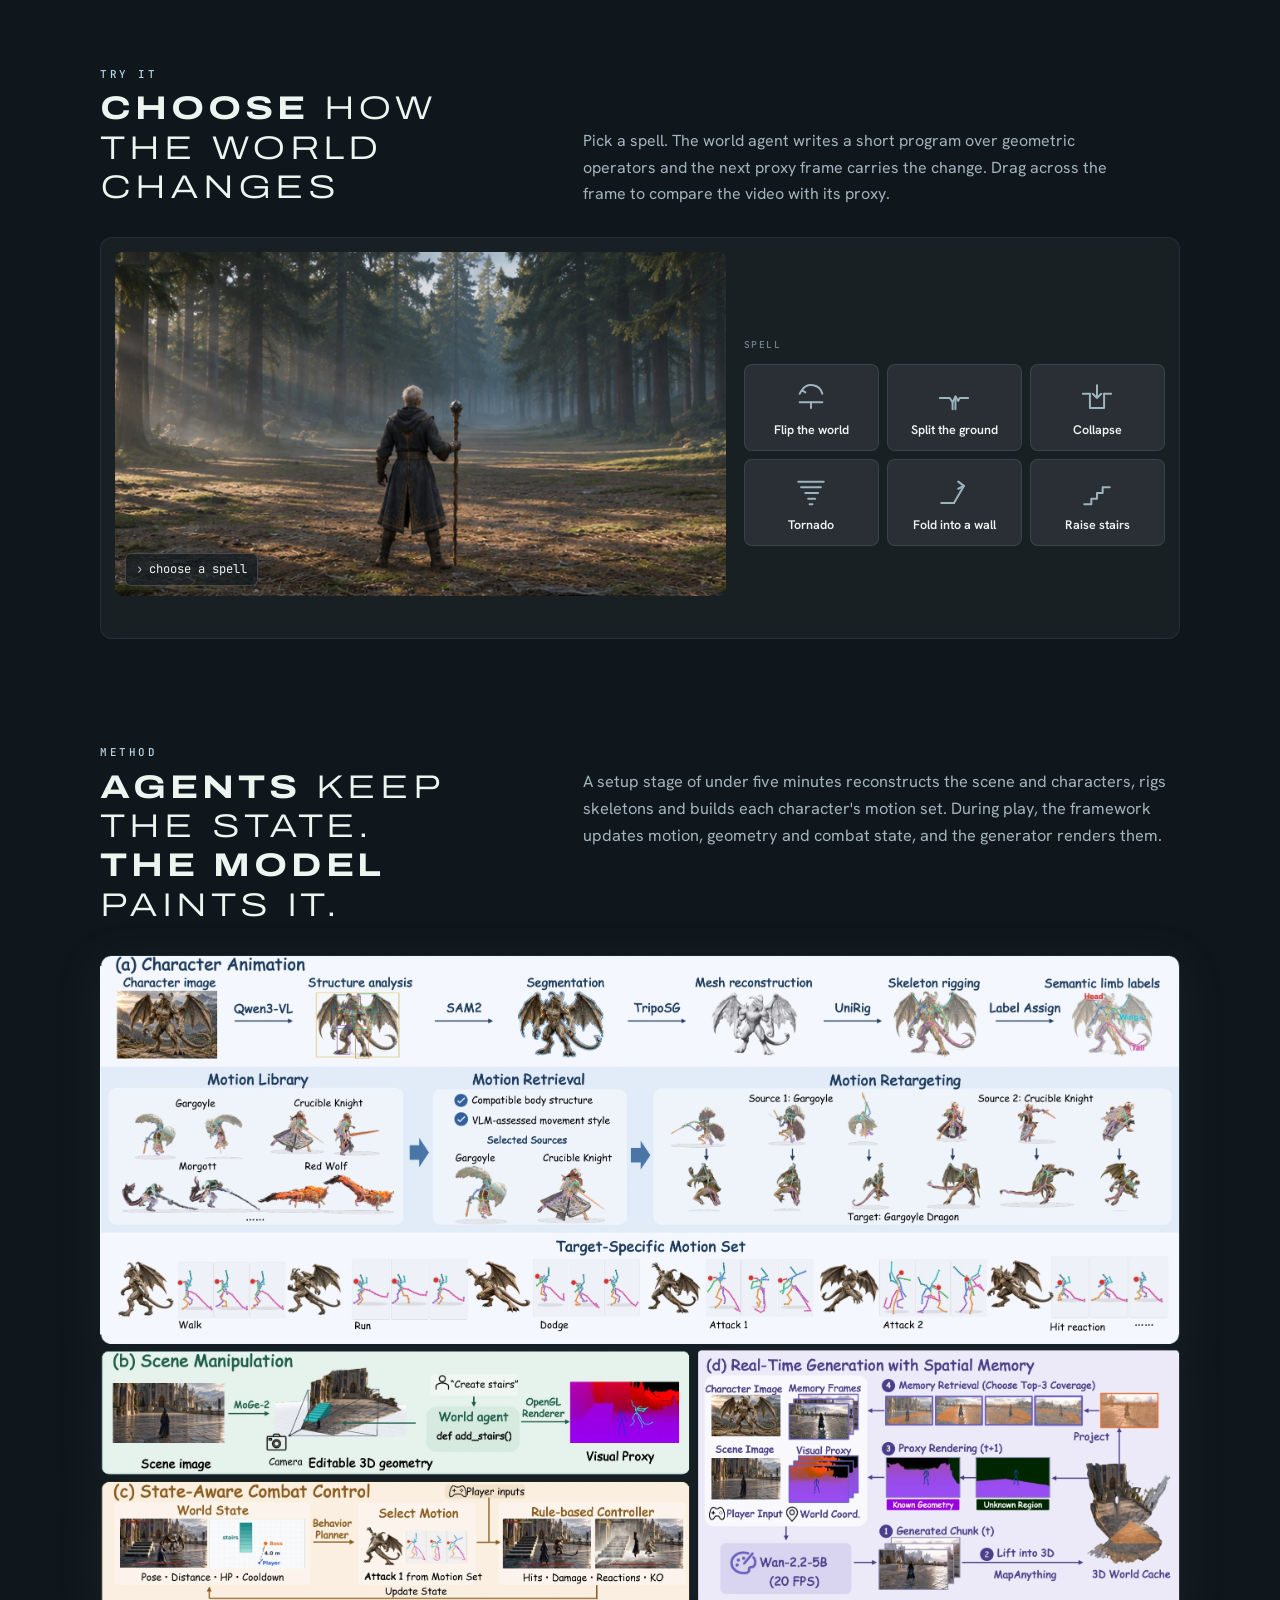
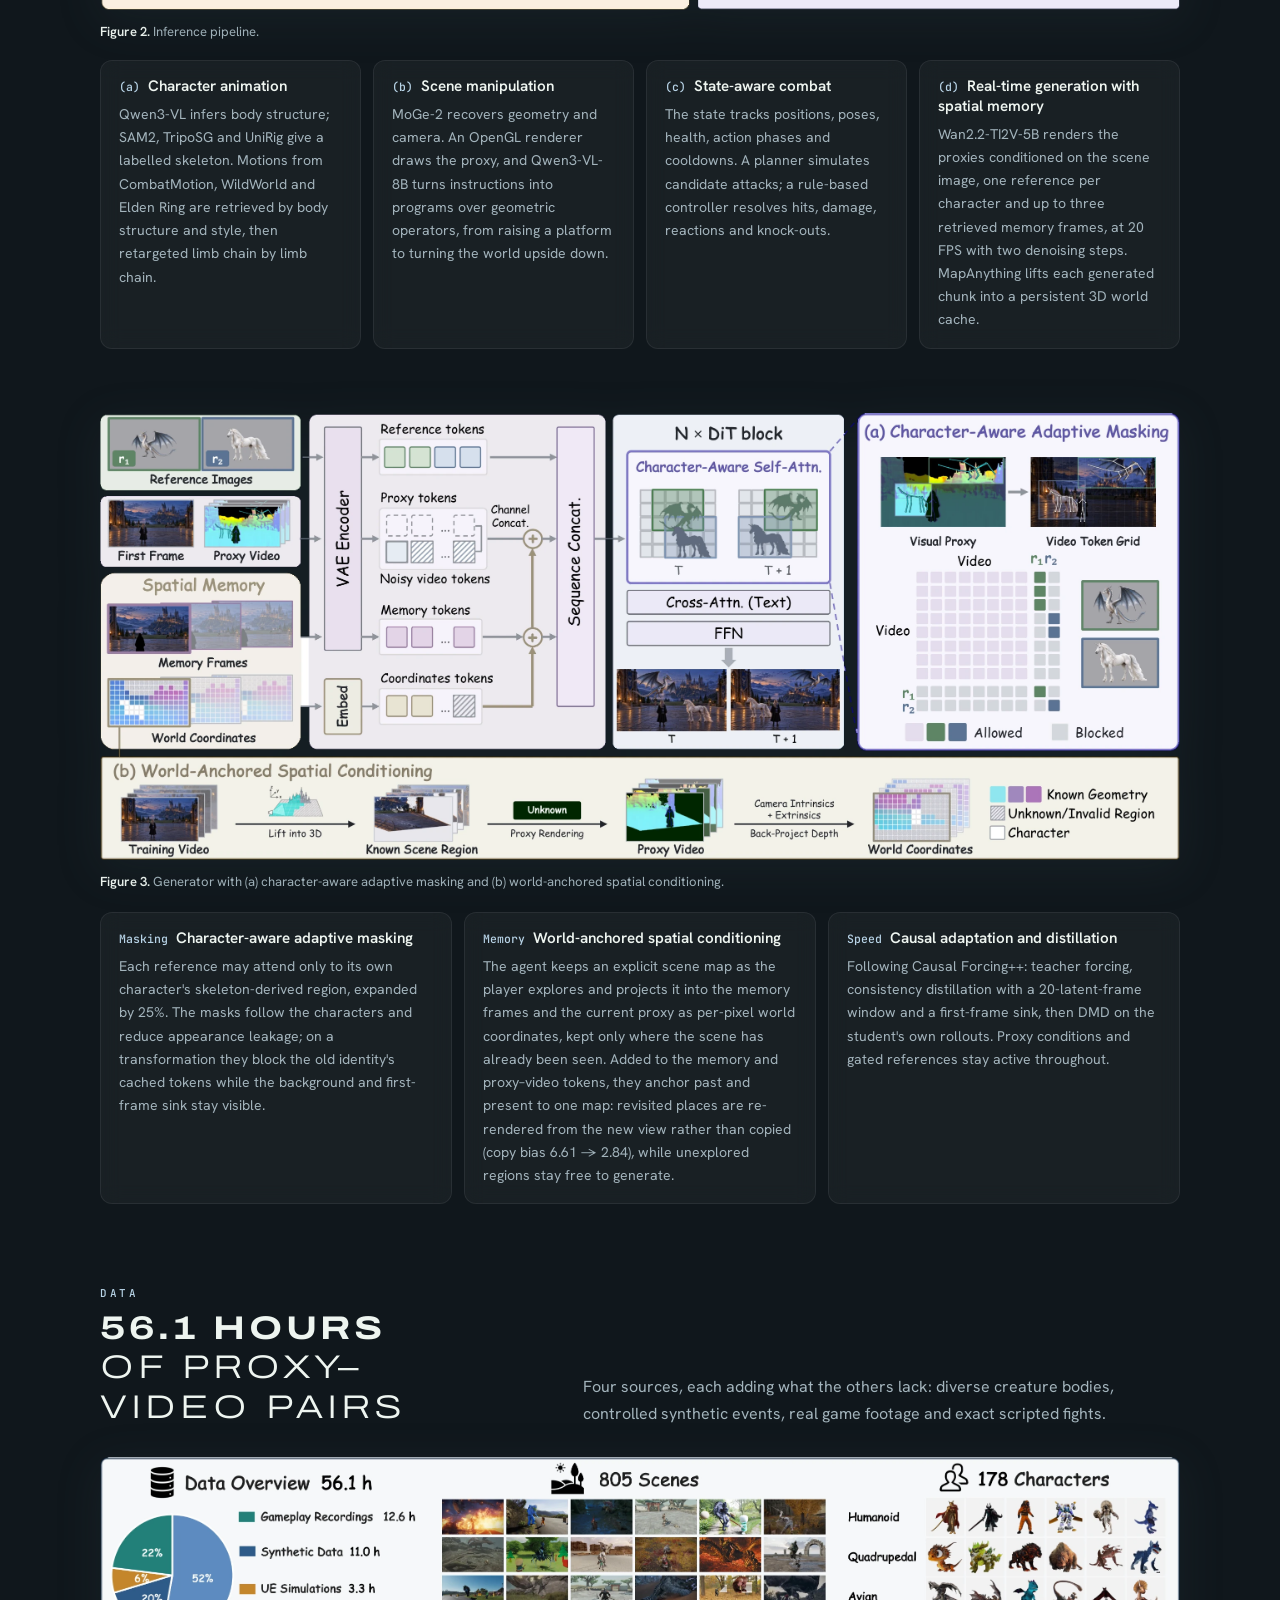
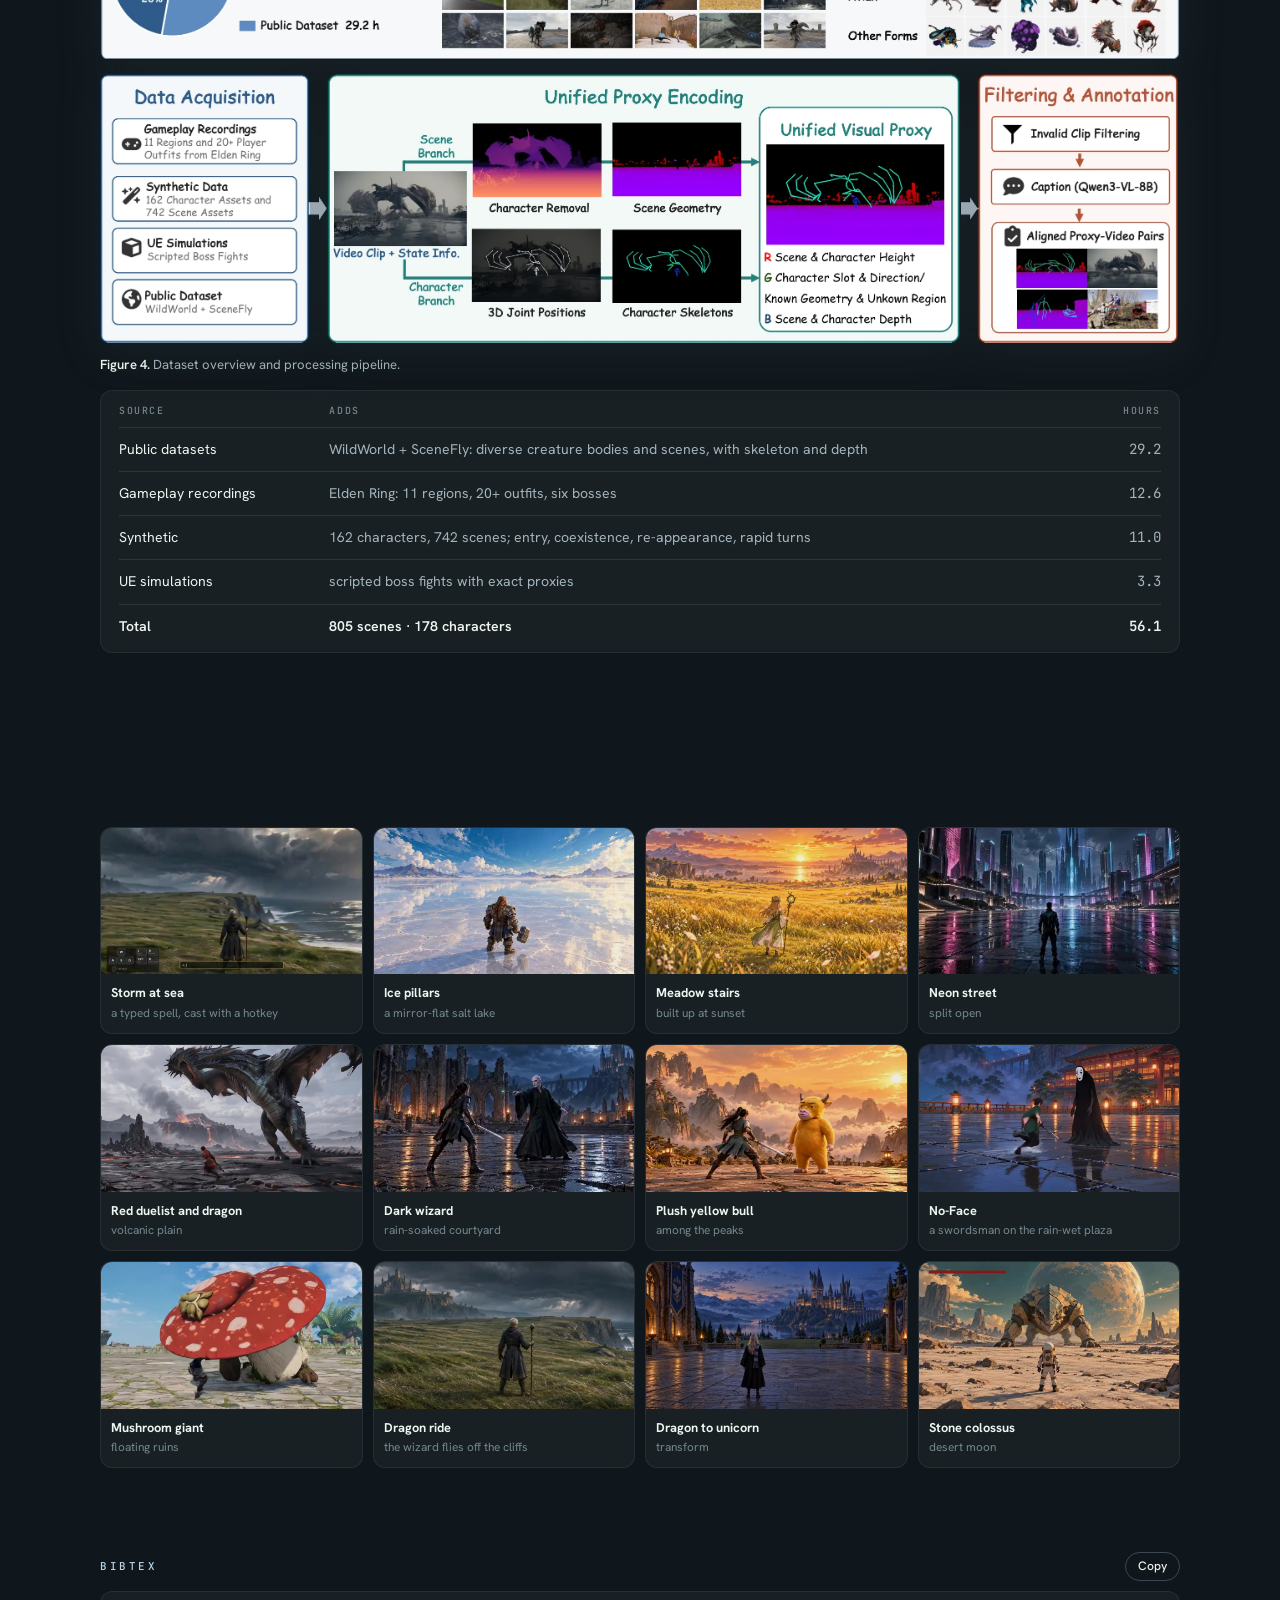
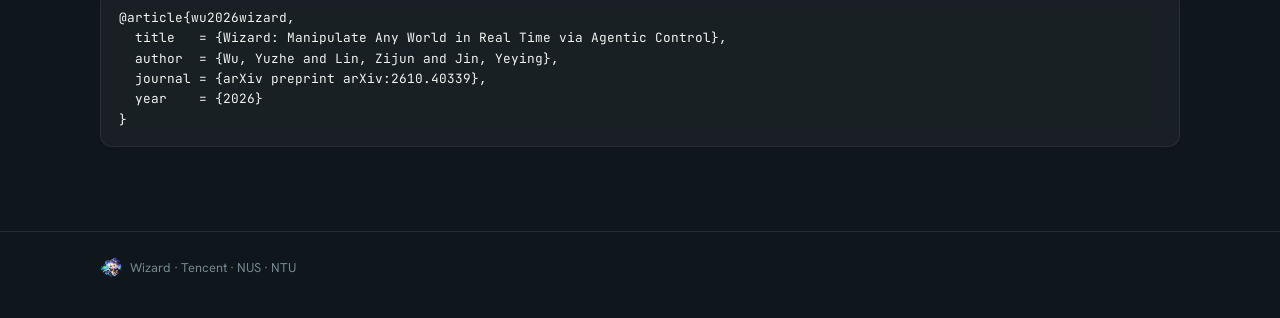
==== commit 4f0e042e: "Code link: YeyingLab/Wizard Co-Authored-By: Claude Opus 5.5 <noreply@anthropic.com> Claude-Session: " ====
--- a/index.html
+++ b/index.html
@@ -308,7 +308,7 @@
     <div class="btns">
       <a class="btn live" href="https://arxiv.org/pdf/2610.40339" target="_blank" rel="noopener">Paper <small>PDF</small></a>
       <a class="btn live" href="https://arxiv.org/html/2610.40339" target="_blank" rel="noopener">arXiv <small>2610.40339</small></a>
-      <a class="btn live" href="https://github.com/wyzardWu/wizard27-clean" target="_blank" rel="noopener">Code <small>GitHub</small></a>
+      <a class="btn live" href="https://github.com/YeyingLab/Wizard" target="_blank" rel="noopener">Code <small>GitHub</small></a>
       <a class="btn live" href="https://huggingface.co/datasets/yuzhewu207/wizard" target="_blank" rel="noopener">Data &amp; Weights <small>HF</small></a>
     </div>
     <div class="film"><video id="trailer" src="assets/v/trailer.mp4?v=14" poster="assets/v/trailer.jpg?v=13c" controls playsinline preload="metadata"></video></div>
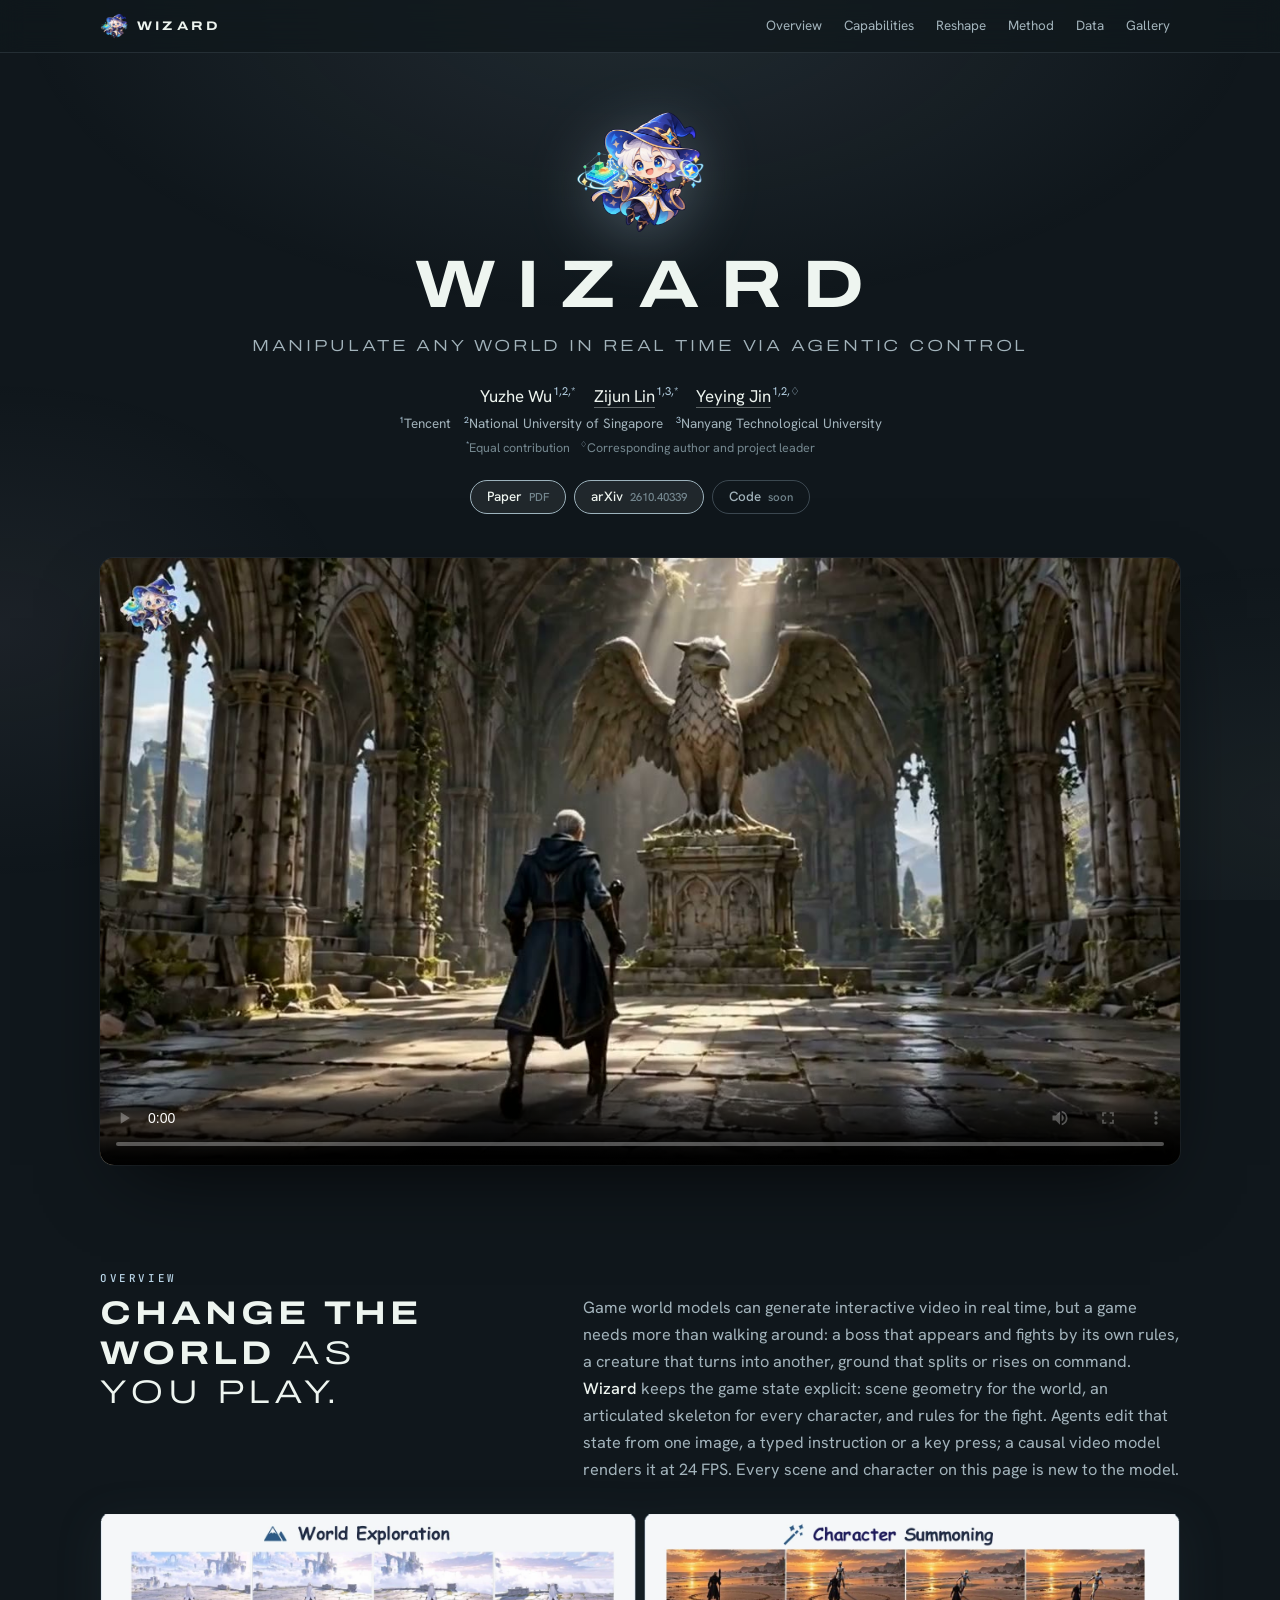
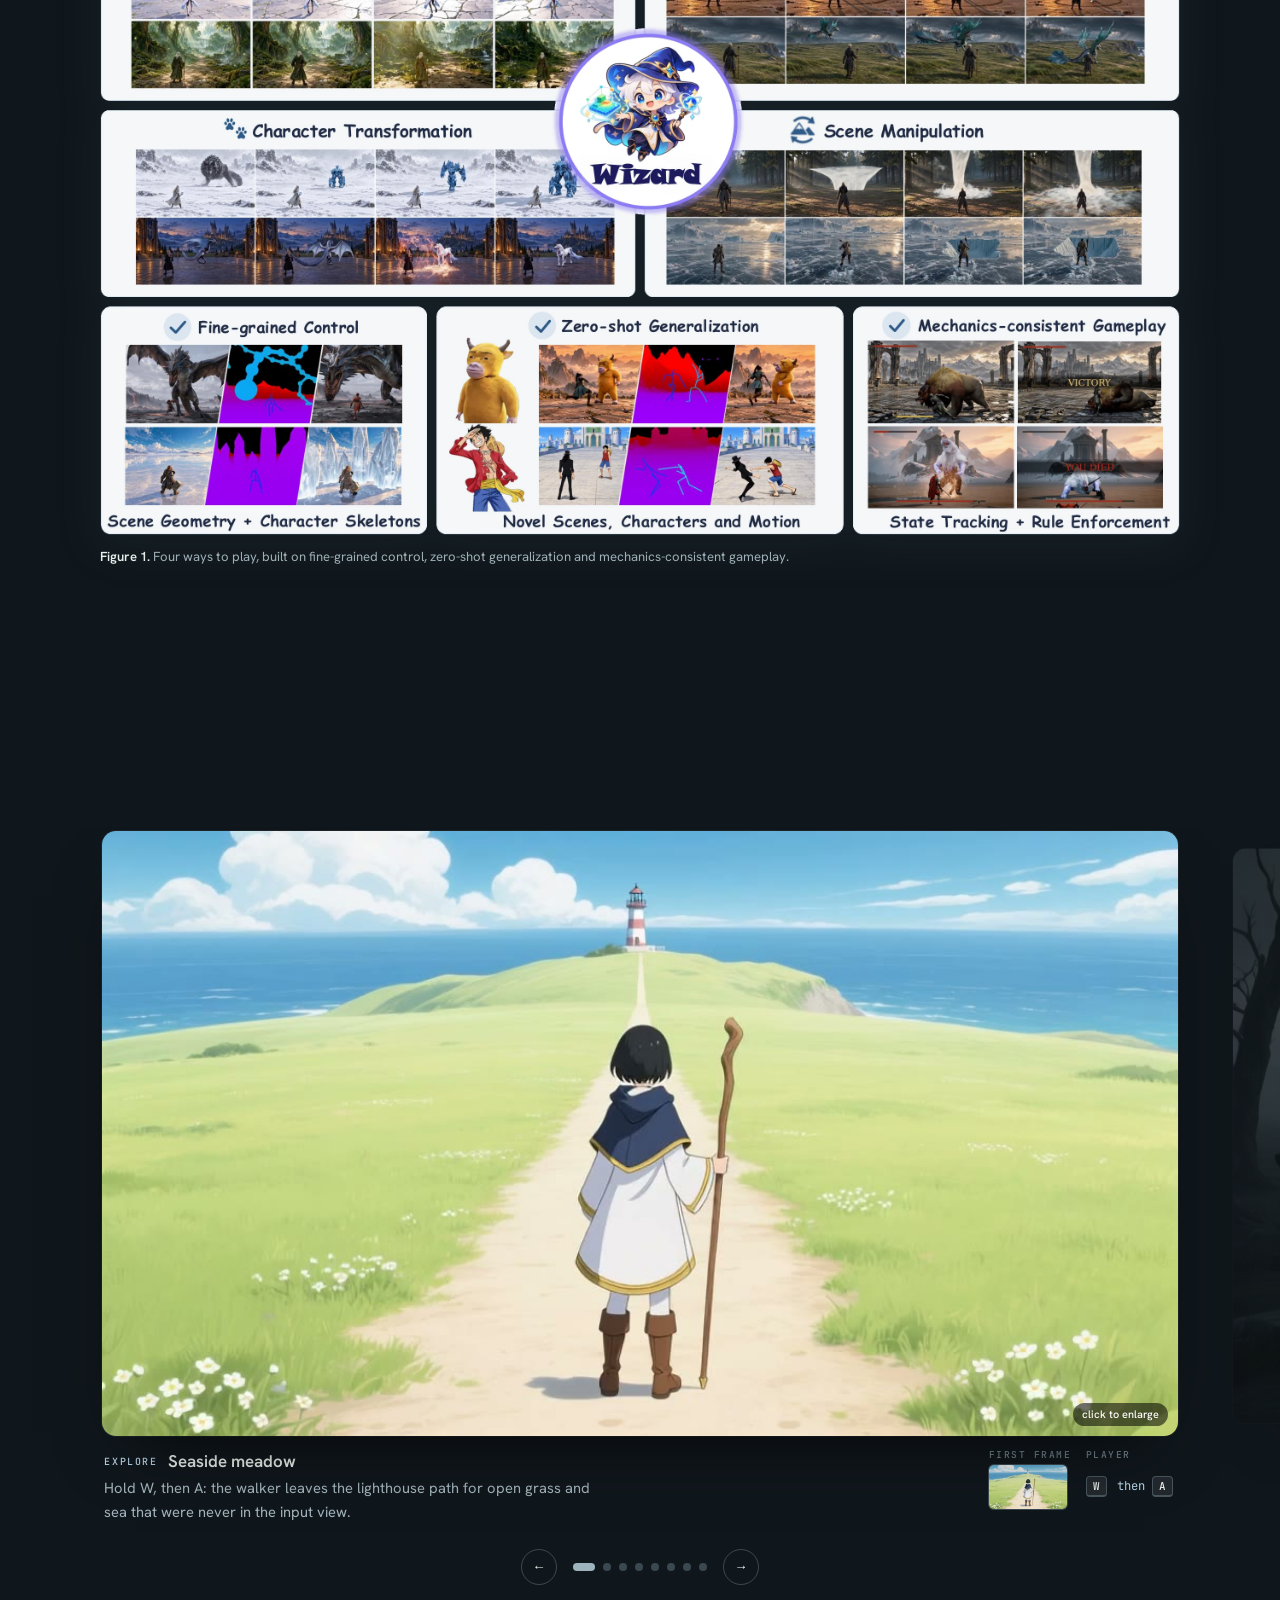
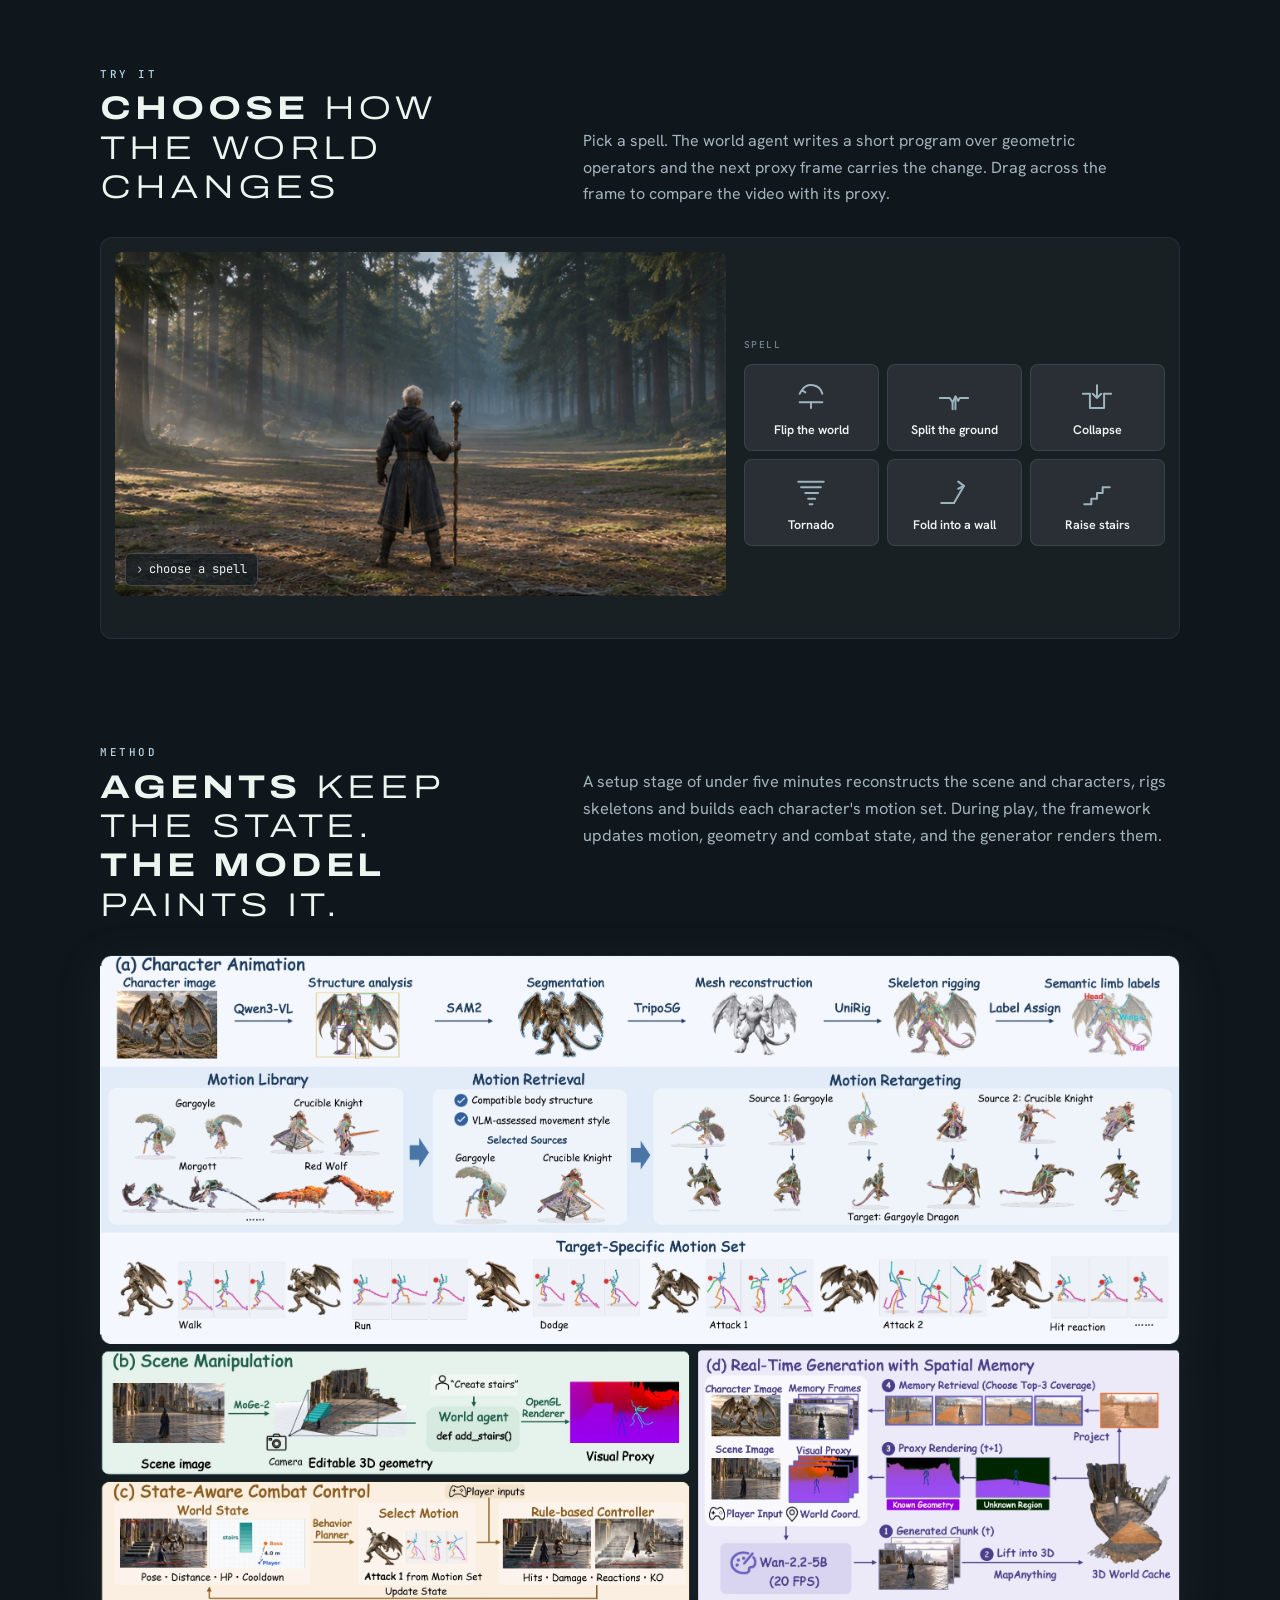
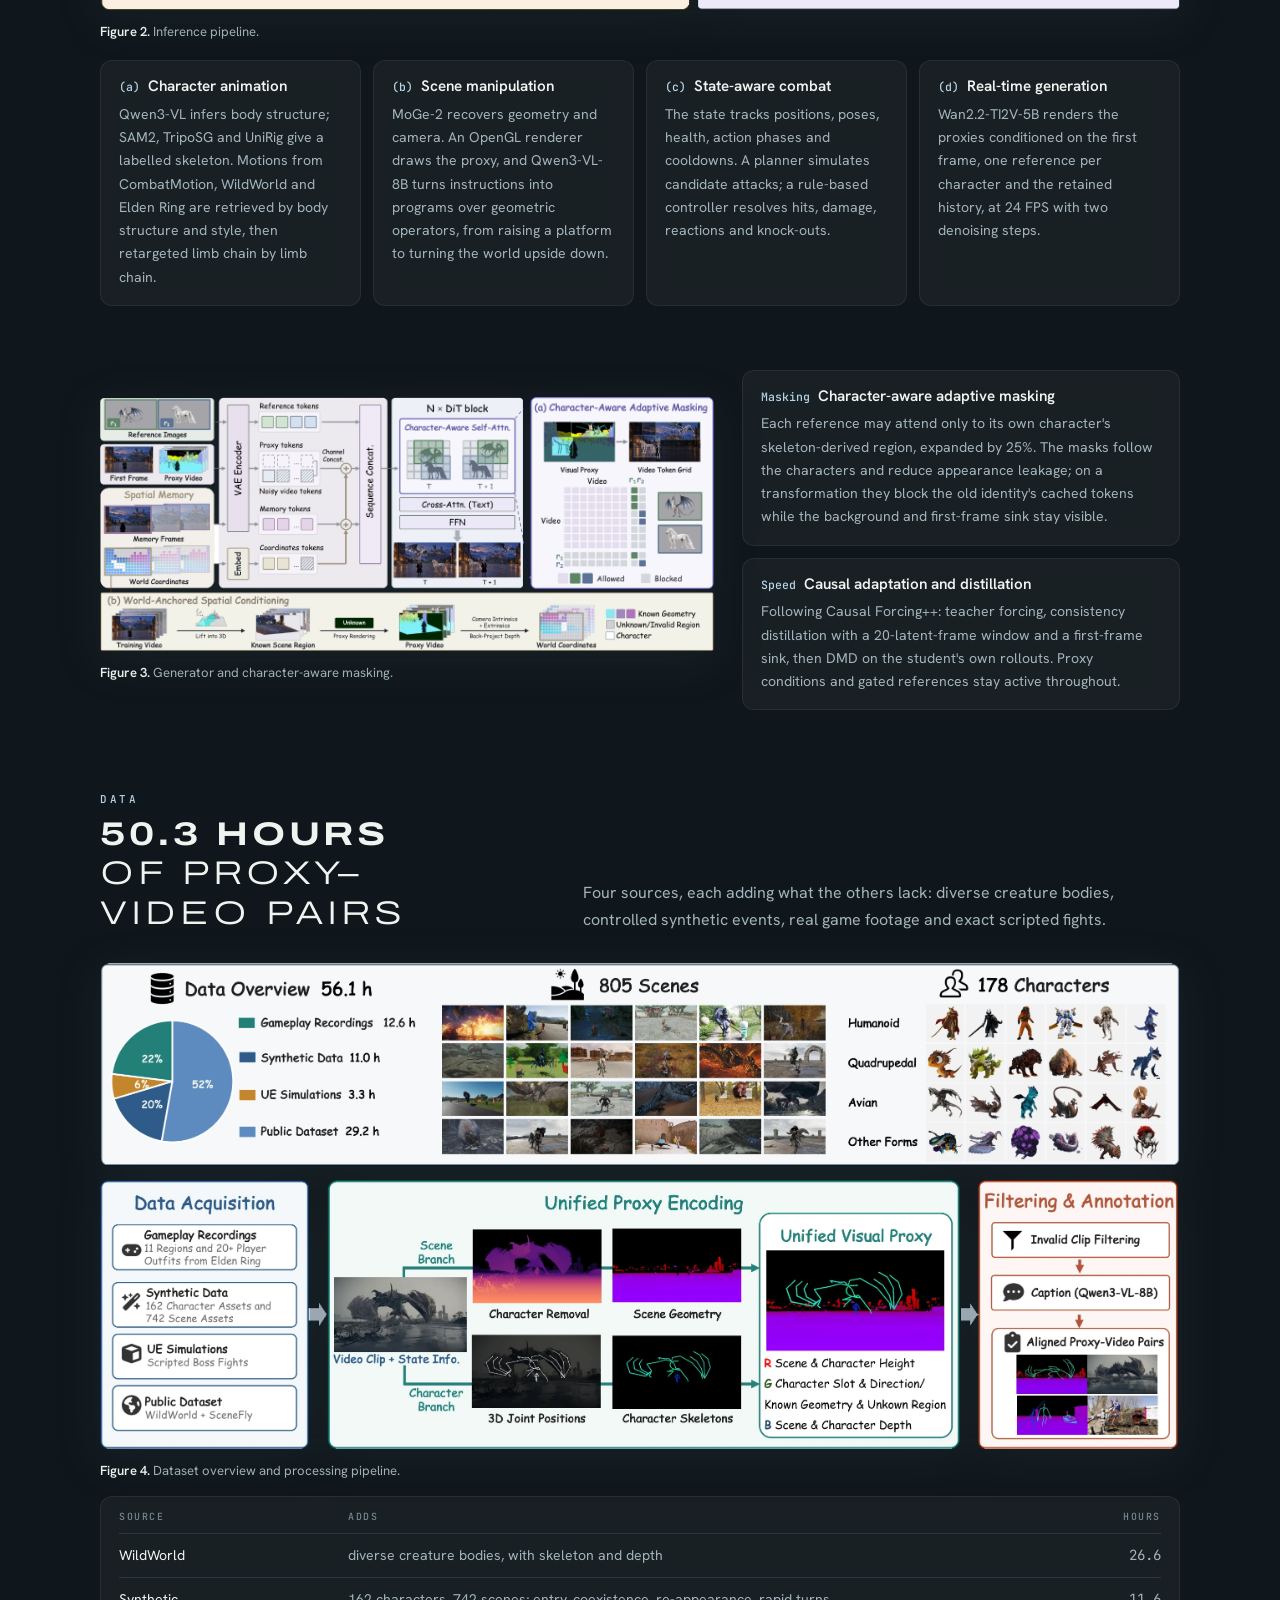
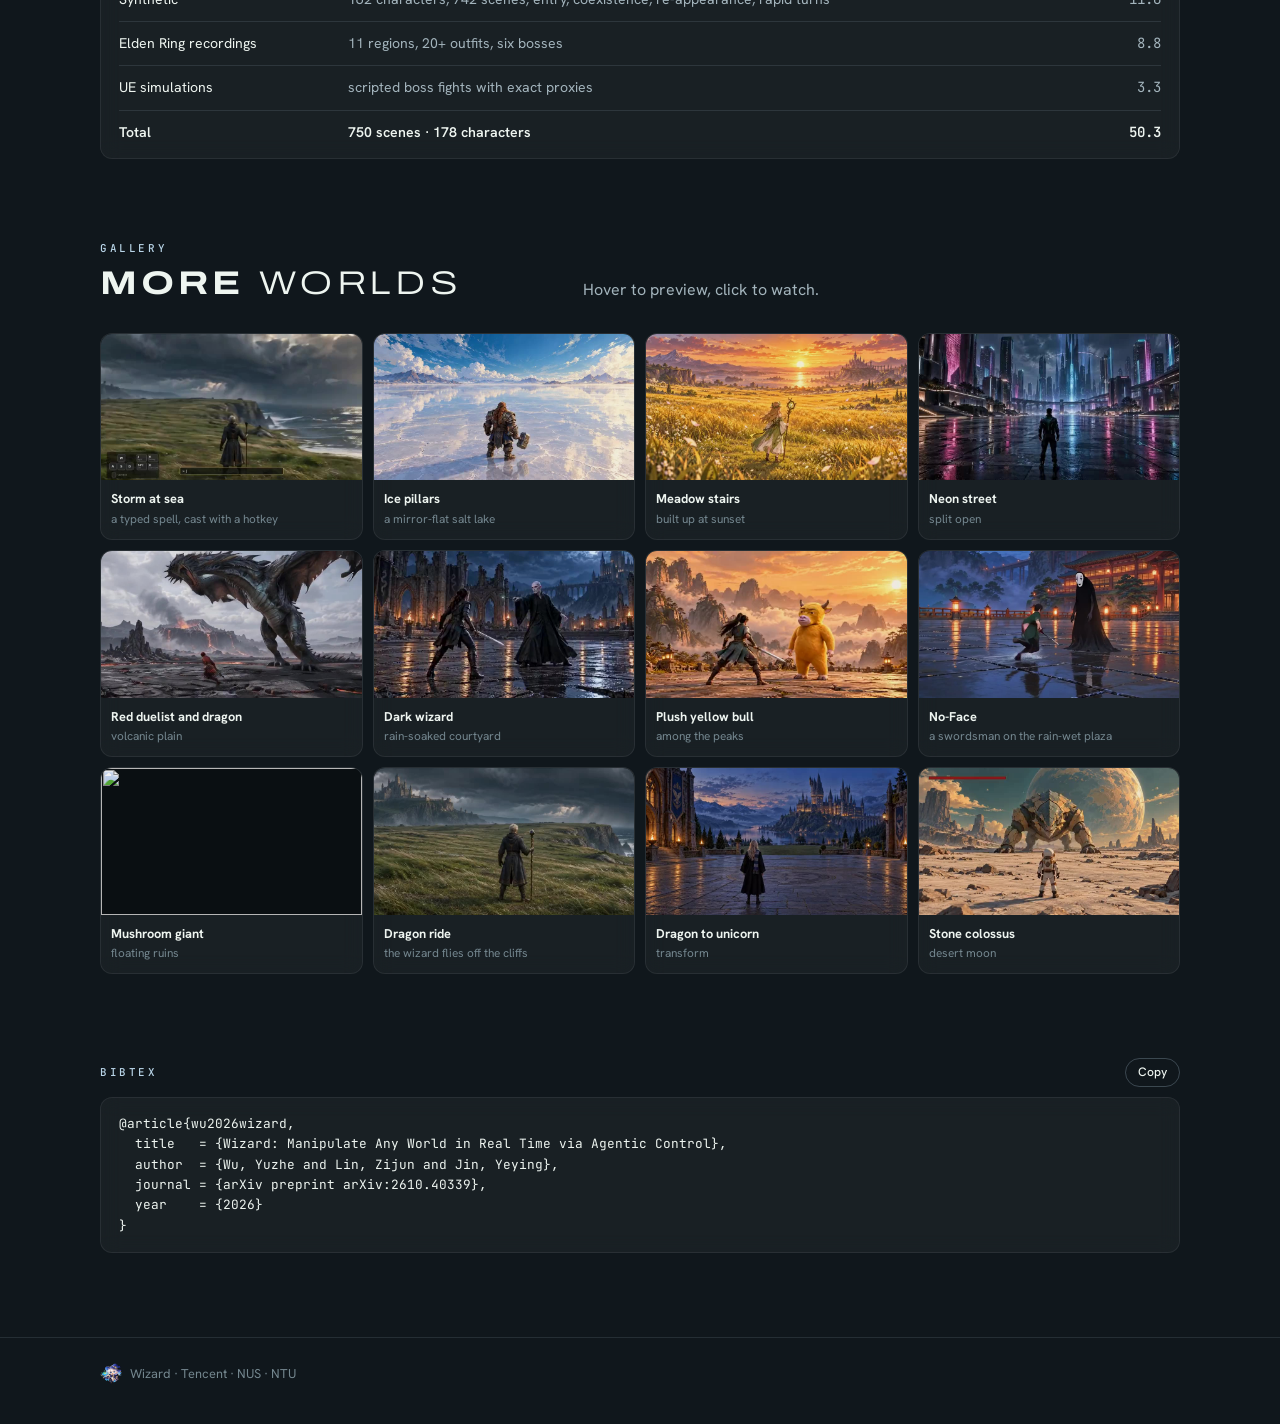
==== commit 17ab2659: "Capabilities carousel: drag a seam to compare each clip with its visual proxy Co-Authored-By: Claude" ====
--- a/index.html
+++ b/index.html
@@ -236,9 +236,9 @@
 .parts { display: grid; grid-template-columns: repeat(4, minmax(0, 1fr)); gap: 12px; margin-top: 18px; }
 @media (max-width: 1000px) { .parts { grid-template-columns: repeat(2, minmax(0, 1fr)); } }
 @media (max-width: 640px) { .parts { grid-template-columns: minmax(0, 1fr); } }
-.figrow { display: grid; grid-template-columns: minmax(0, 1fr); gap: 20px; margin-top: 64px; }
-.figrow .stack { display: grid; grid-template-columns: repeat(3, minmax(0, 1fr)); gap: 12px; }
-@media (max-width: 860px) { .figrow .stack { grid-template-columns: minmax(0, 1fr); } }
+.figrow { display: grid; grid-template-columns: minmax(0, 7fr) minmax(0, 5fr); gap: 28px; margin-top: 64px; align-items: center; }
+.figrow .stack { display: grid; gap: 12px; }
+@media (max-width: 860px) { .figrow { grid-template-columns: minmax(0, 1fr); } }
 .parts > div, .stack > div { padding: 16px 18px; }
 .parts h3, .stack h3 { font: 600 .95rem/1.3 var(--sans); margin-bottom: 6px; }
 .parts h3 small, .stack h3 small { color: var(--accent); margin-right: 8px; font: 500 .72rem var(--mono); }
@@ -308,10 +308,9 @@
     <div class="btns">
       <a class="btn live" href="https://arxiv.org/pdf/2610.40339" target="_blank" rel="noopener">Paper <small>PDF</small></a>
       <a class="btn live" href="https://arxiv.org/html/2610.40339" target="_blank" rel="noopener">arXiv <small>2610.40339</small></a>
-      <a class="btn live" href="https://github.com/YeyingLab/Wizard" target="_blank" rel="noopener">Code <small>GitHub</small></a>
-      <a class="btn live" href="https://huggingface.co/datasets/yuzhewu207/wizard" target="_blank" rel="noopener">Data &amp; Weights <small>HF</small></a>
+      <span class="btn" aria-disabled="true">Code <small>soon</small></span>
     </div>
-    <div class="film"><video id="trailer" src="assets/v/trailer.mp4?v=14" poster="assets/v/trailer.jpg?v=13c" controls playsinline preload="metadata"></video></div>
+    <div class="film"><video id="trailer" src="assets/v/trailer.mp4?v=13c" poster="assets/v/trailer.jpg?v=13c" controls playsinline preload="metadata"></video></div>
   </div>
 </header>
 
@@ -319,8 +318,8 @@
 <section id="overview">
   <div class="wrap">
     <div class="split"><div class="sh"><span class="kicker">Overview</span><h2><b>Change the world</b> as you play.</h2></div>
-    <p class="lead">Game world models can generate interactive video in real time, but a game needs more than walking around: a boss that appears and fights by its own rules, a creature that turns into another, ground that splits or rises on command. <b>Wizard</b> keeps the game state explicit: scene geometry for the world, an articulated skeleton for every character, and rules for the fight. Agents edit that state from one image, a typed instruction or a key press; a causal video model renders it at 20 FPS. Every scene and character on this page is new to the model.</p></div>
-    <figure style="margin-top:26px"><a class="paper" href="assets/img/fig1.webp?v=2" target="_blank" rel="noopener" title="Open full size"><img src="assets/img/fig1.webp?v=2" alt="Overview: world exploration, character summoning, character transformation and scene manipulation, built on fine-grained control, zero-shot generalization and mechanics-consistent gameplay." loading="lazy"></a>
+    <p class="lead">Game world models can generate interactive video in real time, but a game needs more than walking around: a boss that appears and fights by its own rules, a creature that turns into another, ground that splits or rises on command. <b>Wizard</b> keeps the game state explicit: scene geometry for the world, an articulated skeleton for every character, and rules for the fight. Agents edit that state from one image, a typed instruction or a key press; a causal video model renders it at 24 FPS. Every scene and character on this page is new to the model.</p></div>
+    <figure style="margin-top:26px"><a class="paper" href="assets/img/fig1.webp" target="_blank" rel="noopener" title="Open full size"><img src="assets/img/fig1.webp" alt="Overview: world exploration, character summoning, character transformation and scene manipulation, built on fine-grained control, zero-shot generalization and mechanics-consistent gameplay." loading="lazy"></a>
       <figcaption class="figcap"><b>Figure 1.</b> Four ways to play, built on fine-grained control, zero-shot generalization and mechanics-consistent gameplay.</figcaption></figure>
   </div>
 </section>
@@ -361,18 +360,17 @@
   <div class="wrap">
     <div class="split"><div class="sh"><span class="kicker">Method</span><h2><b>Agents</b> keep the state. <b>The model</b> paints it.</h2></div>
     <p class="lead">A setup stage of under five minutes reconstructs the scene and characters, rigs skeletons and builds each character's motion set. During play, the framework updates motion, geometry and combat state, and the generator renders them.</p></div>
-    <figure><a class="paper" href="assets/img/fig3.webp?v=4" target="_blank" rel="noopener" title="Open full size"><img src="assets/img/fig3.webp?v=4" alt="Inference pipeline: (a) character animation, (b) scene manipulation, (c) state-aware combat control, (d) real-time video generation." loading="lazy"></a><figcaption class="figcap"><b>Figure 2.</b> Inference pipeline.</figcaption></figure>
+    <figure><a class="paper" href="assets/img/fig3.webp?v=2" target="_blank" rel="noopener" title="Open full size"><img src="assets/img/fig3.webp?v=2" alt="Inference pipeline: (a) character animation, (b) scene manipulation, (c) state-aware combat control, (d) real-time video generation." loading="lazy"></a><figcaption class="figcap"><b>Figure 2.</b> Inference pipeline.</figcaption></figure>
     <div class="parts">
       <div class="card"><h3><small>(a)</small>Character animation</h3><p>Qwen3-VL infers body structure; SAM2, TripoSG and UniRig give a labelled skeleton. Motions from CombatMotion, WildWorld and Elden Ring are retrieved by body structure and style, then retargeted limb chain by limb chain.</p></div>
       <div class="card"><h3><small>(b)</small>Scene manipulation</h3><p>MoGe-2 recovers geometry and camera. An OpenGL renderer draws the proxy, and Qwen3-VL-8B turns instructions into programs over geometric operators, from raising a platform to turning the world upside down.</p></div>
       <div class="card"><h3><small>(c)</small>State-aware combat</h3><p>The state tracks positions, poses, health, action phases and cooldowns. A planner simulates candidate attacks; a rule-based controller resolves hits, damage, reactions and knock-outs.</p></div>
-      <div class="card"><h3><small>(d)</small>Real-time generation with spatial memory</h3><p>Wan2.2-TI2V-5B renders the proxies conditioned on the scene image, one reference per character and up to three retrieved memory frames, at 20 FPS with two denoising steps. MapAnything lifts each generated chunk into a persistent 3D world cache.</p></div>
+      <div class="card"><h3><small>(d)</small>Real-time generation</h3><p>Wan2.2-TI2V-5B renders the proxies conditioned on the first frame, one reference per character and the retained history, at 24 FPS with two denoising steps.</p></div>
     </div>
     <div class="figrow">
-    <figure><a class="paper" href="assets/img/fig4.webp?v=3" target="_blank" rel="noopener" title="Open full size"><img src="assets/img/fig4.webp?v=3" alt="Video generator architecture and character-aware adaptive masking." loading="lazy"></a><figcaption class="figcap"><b>Figure 3.</b> Generator with (a) character-aware adaptive masking and (b) world-anchored spatial conditioning.</figcaption></figure>
+    <figure><a class="paper" href="assets/img/fig4.webp?v=2" target="_blank" rel="noopener" title="Open full size"><img src="assets/img/fig4.webp?v=2" alt="Video generator architecture and character-aware adaptive masking." loading="lazy"></a><figcaption class="figcap"><b>Figure 3.</b> Generator and character-aware masking.</figcaption></figure>
     <div class="stack">
       <div class="card"><h3><small>Masking</small>Character-aware adaptive masking</h3><p>Each reference may attend only to its own character's skeleton-derived region, expanded by 25%. The masks follow the characters and reduce appearance leakage; on a transformation they block the old identity's cached tokens while the background and first-frame sink stay visible.</p></div>
-      <div class="card"><h3><small>Memory</small>World-anchored spatial conditioning</h3><p>The agent keeps an explicit scene map as the player explores and projects it into the memory frames and the current proxy as per-pixel world coordinates, kept only where the scene has already been seen. Added to the memory and proxy–video tokens, they anchor past and present to one map: revisited places are re-rendered from the new view rather than copied (copy bias 6.61 → 2.84), while unexplored regions stay free to generate.</p></div>
       <div class="card"><h3><small>Speed</small>Causal adaptation and distillation</h3><p>Following Causal Forcing++: teacher forcing, consistency distillation with a 20-latent-frame window and a first-frame sink, then DMD on the student's own rollouts. Proxy conditions and gated references stay active throughout.</p></div>
     </div>
     </div>
@@ -381,17 +379,17 @@
 
 <section id="data">
   <div class="wrap">
-    <div class="sh"><span class="kicker">Data</span><h2><b>56.1 hours</b> of proxy–video pairs</h2><p>Four sources, each adding what the others lack: diverse creature bodies, controlled synthetic events, real game footage and exact scripted fights.</p></div>
-    <figure><a class="paper" href="assets/img/fig2.webp?v=2" target="_blank" rel="noopener" title="Open full size"><img src="assets/img/fig2.webp?v=2" alt="Dataset overview and processing pipeline." loading="lazy"></a><figcaption class="figcap"><b>Figure 4.</b> Dataset overview and processing pipeline.</figcaption></figure>
+    <div class="sh"><span class="kicker">Data</span><h2><b>50.3 hours</b> of proxy–video pairs</h2><p>Four sources, each adding what the others lack: diverse creature bodies, controlled synthetic events, real game footage and exact scripted fights.</p></div>
+    <figure><a class="paper" href="assets/img/fig2.webp" target="_blank" rel="noopener" title="Open full size"><img src="assets/img/fig2.webp" alt="Dataset overview and processing pipeline." loading="lazy"></a><figcaption class="figcap"><b>Figure 4.</b> Dataset overview and processing pipeline.</figcaption></figure>
     <div class="tbl card">
       <table>
         <thead><tr><th>Source</th><th>Adds</th><th class="n">Hours</th></tr></thead>
         <tbody>
-          <tr><td>Public datasets</td><td>WildWorld + SceneFly: diverse creature bodies and scenes, with skeleton and depth</td><td class="n">29.2</td></tr>
-          <tr><td>Gameplay recordings</td><td>Elden Ring: 11 regions, 20+ outfits, six bosses</td><td class="n">12.6</td></tr>
-          <tr><td>Synthetic</td><td>162 characters, 742 scenes; entry, coexistence, re-appearance, rapid turns</td><td class="n">11.0</td></tr>
+          <tr><td>WildWorld</td><td>diverse creature bodies, with skeleton and depth</td><td class="n">26.6</td></tr>
+          <tr><td>Synthetic</td><td>162 characters, 742 scenes; entry, coexistence, re-appearance, rapid turns</td><td class="n">11.6</td></tr>
+          <tr><td>Elden Ring recordings</td><td>11 regions, 20+ outfits, six bosses</td><td class="n">8.8</td></tr>
           <tr><td>UE simulations</td><td>scripted boss fights with exact proxies</td><td class="n">3.3</td></tr>
-          <tr><td>Total</td><td>805 scenes · 178 characters</td><td class="n">56.1</td></tr>
+          <tr><td>Total</td><td>750 scenes · 178 characters</td><td class="n">50.3</td></tr>
         </tbody>
       </table>
     </div>
@@ -570,7 +568,7 @@
   // ---------- gallery: stills; a clip plays on hover, opens on click
   const G = [["spout_hud", "Storm at sea", "a typed spell, cast with a hotkey"], ["ice", "Ice pillars", "a mirror-flat salt lake"], ["stairs", "Meadow stairs", "built up at sunset"], ["cyber_split", "Neon street", "split open"],
     ["feilong", "Red duelist and dragon", "volcanic plain"], ["voldemort", "Dark wizard", "rain-soaked courtyard"], ["niulai", "Plush yellow bull", "among the peaks"], ["noface2", "No-Face", "a swordsman on the rain-wet plaza"],
-    ["mushroom2", "Mushroom giant", "floating ruins"], ["ride", "Dragon ride", "the wizard flies off the cliffs"], ["witch_unicorn", "Dragon to unicorn", "transform"], ["d4_hud", "Stone colossus", "desert moon"]];
+    ["mushroom", "Mushroom giant", "floating ruins"], ["ride", "Dragon ride", "the wizard flies off the cliffs"], ["witch_unicorn", "Dragon to unicorn", "transform"], ["d4_hud", "Stone colossus", "desert moon"]];
   const gal = $("#gal"), hover = matchMedia("(hover: hover)").matches;
   G.forEach(([k, t, n]) => { const f = document.createElement("figure"); f.className = "card";
     f.innerHTML = '<div class="clip"><img alt="" loading="lazy"><video muted loop playsinline preload="none"></video></div><figcaption><b></b><span></span></figcaption>';
